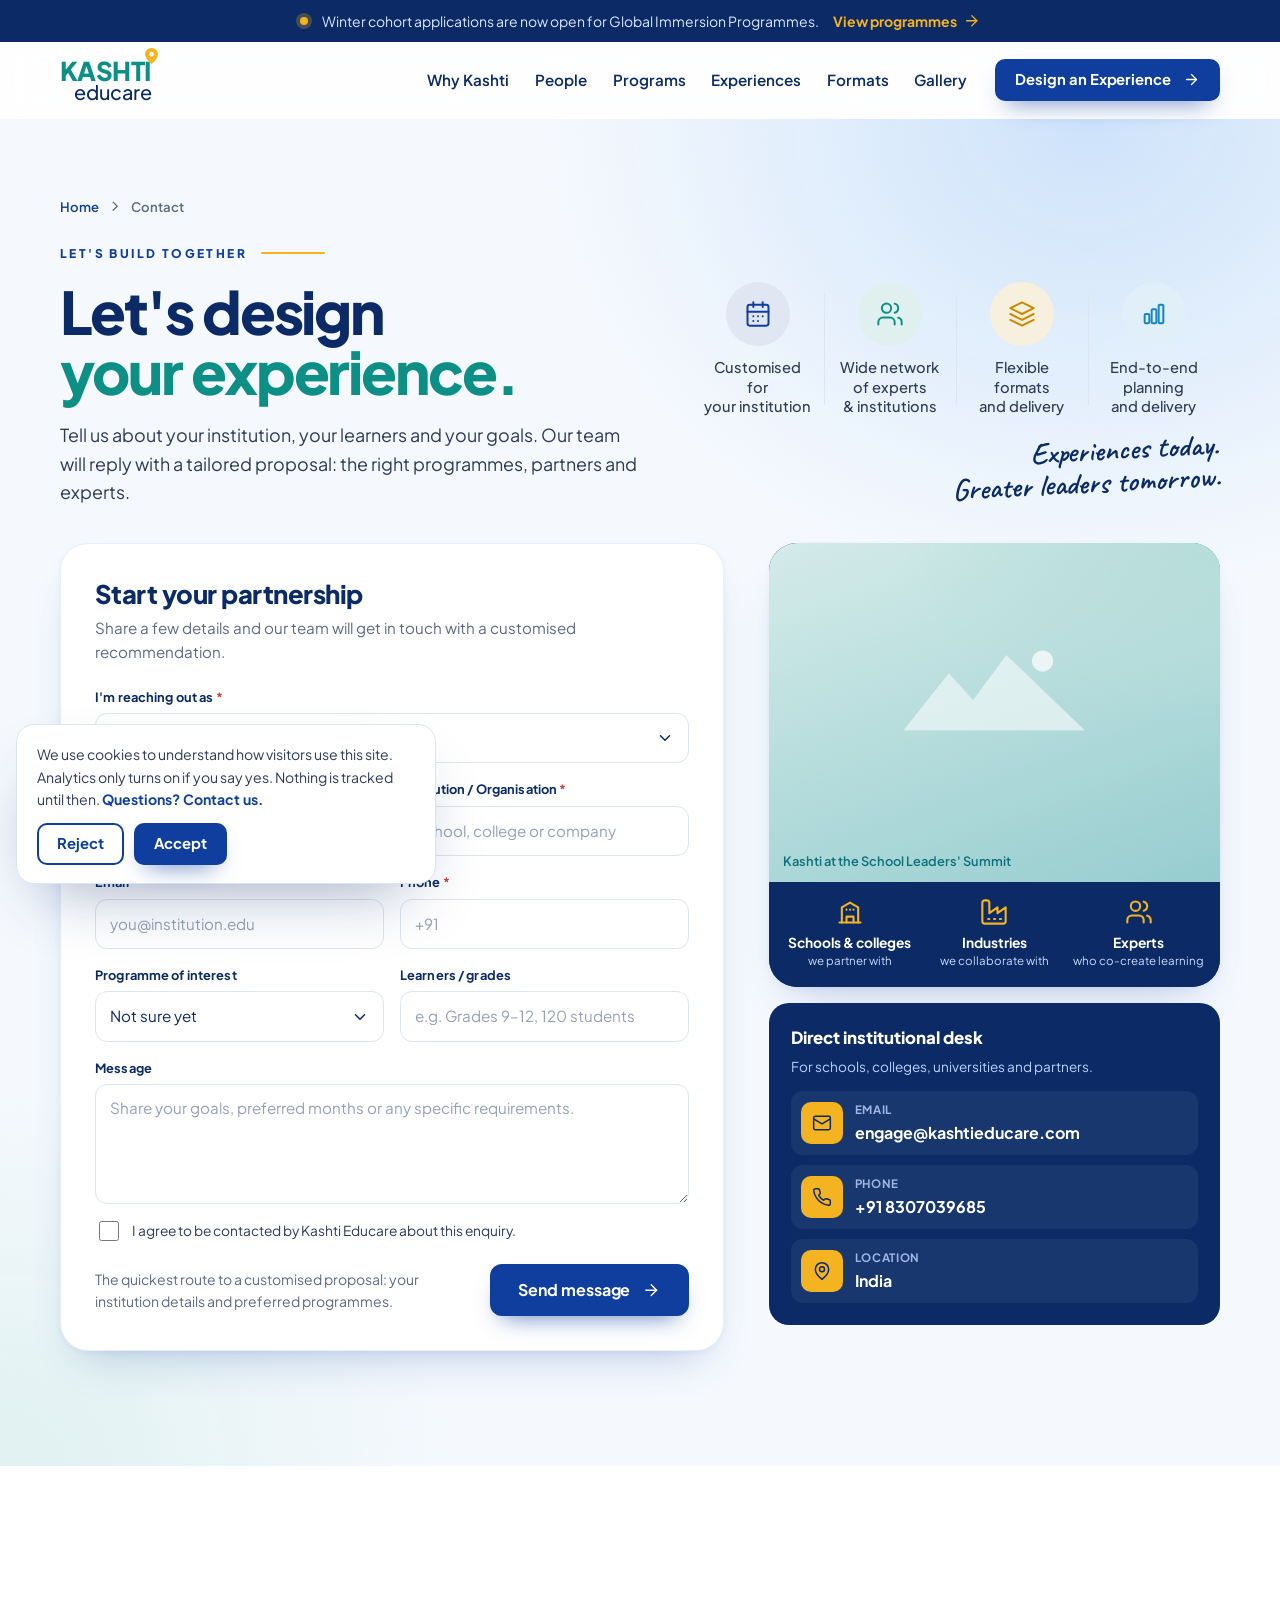
==== contact.html @ a11a7e0b "Design changes" ====
<!doctype html>
<html lang="en-IN">
<head>
<meta charset="utf-8">
<meta name="viewport" content="width=device-width, initial-scale=1">
<title>Contact | Kashti Educare</title>
<meta name="description" content="Share your institution's details and goals, and Kashti Educare will reply with a customised experiential-learning proposal.">
<meta name="theme-color" content="#0B2A66">
<link rel="canonical" href="https://kashtieducare.com/contact.html">
<meta property="og:type" content="website">
<meta property="og:locale" content="en_IN">
<meta property="og:site_name" content="Kashti Educare">
<meta property="og:title" content="Contact | Kashti Educare">
<meta property="og:description" content="Share your institution's details and goals, and Kashti Educare will reply with a customised experiential-learning proposal.">
<link rel="icon" href="data:image/svg+xml,%3Csvg xmlns='http://www.w3.org/2000/svg' viewBox='0 0 64 64'%3E%3Crect width='64' height='64' rx='14' fill='%230B2A66'/%3E%3Ctext x='32' y='44' text-anchor='middle' font-family='Arial' font-weight='800' font-size='34' fill='%2338D1C2'%3EK%3C/text%3E%3Ccircle cx='47' cy='14' r='6' fill='%23F4B321'/%3E%3C/svg%3E">
<link rel="preconnect" href="https://fonts.googleapis.com">
<link rel="preconnect" href="https://fonts.gstatic.com" crossorigin>
<link href="https://fonts.googleapis.com/css2?family=Caveat:wght@500;600;700&family=Plus+Jakarta+Sans:wght@400;500;600;700;800&display=swap" rel="stylesheet">
<link rel="stylesheet" href="css/styles.css">
<script src="js/data.js" defer></script>
<script src="js/main.js" defer></script>
</head>
<body data-page="contact">
<svg width="0" height="0" style="position:absolute" aria-hidden="true"><defs><symbol id="i-arrow" viewBox="0 0 24 24"><path d="M5 12h14"/><path d="m12 5 7 7-7 7"/></symbol><symbol id="i-arrow-left" viewBox="0 0 24 24"><path d="m12 19-7-7 7-7"/><path d="M19 12H5"/></symbol><symbol id="i-chev-l" viewBox="0 0 24 24"><path d="m15 18-6-6 6-6"/></symbol><symbol id="i-chev-r" viewBox="0 0 24 24"><path d="m9 18 6-6-6-6"/></symbol><symbol id="i-chev-d" viewBox="0 0 24 24"><path d="m6 9 6 6 6-6"/></symbol><symbol id="i-calendar" viewBox="0 0 24 24"><rect x="3" y="4" width="18" height="18" rx="2"/><path d="M16 2v4M8 2v4M3 10h18"/><path d="M8 14h.01M12 14h.01M16 14h.01M8 18h.01M12 18h.01"/></symbol><symbol id="i-users" viewBox="0 0 24 24"><path d="M16 21v-2a4 4 0 0 0-4-4H6a4 4 0 0 0-4 4v2"/><circle cx="9" cy="7" r="4"/><path d="M22 21v-2a4 4 0 0 0-3-3.87"/><path d="M16 3.13a4 4 0 0 1 0 7.75"/></symbol><symbol id="i-gear" viewBox="0 0 24 24"><path d="M12.22 2h-.44a2 2 0 0 0-2 2v.18a2 2 0 0 1-1 1.73l-.43.25a2 2 0 0 1-2 0l-.15-.08a2 2 0 0 0-2.73.73l-.22.38a2 2 0 0 0 .73 2.73l.15.1a2 2 0 0 1 1 1.72v.51a2 2 0 0 1-1 1.74l-.15.09a2 2 0 0 0-.73 2.73l.22.38a2 2 0 0 0 2.73.73l.15-.08a2 2 0 0 1 2 0l.43.25a2 2 0 0 1 1 1.73V20a2 2 0 0 0 2 2h.44a2 2 0 0 0 2-2v-.18a2 2 0 0 1 1-1.73l.43-.25a2 2 0 0 1 2 0l.15.08a2 2 0 0 0 2.73-.73l.22-.39a2 2 0 0 0-.73-2.73l-.15-.08a2 2 0 0 1-1-1.74v-.5a2 2 0 0 1 1-1.74l.15-.09a2 2 0 0 0 .73-2.73l-.22-.38a2 2 0 0 0-2.73-.73l-.15.08a2 2 0 0 1-2 0l-.43-.25a2 2 0 0 1-1-1.73V4a2 2 0 0 0-2-2z"/><circle cx="12" cy="12" r="3"/></symbol><symbol id="i-bars" viewBox="0 0 24 24"><rect x="4" y="12" width="4" height="8" rx="1"/><rect x="10" y="8" width="4" height="12" rx="1"/><rect x="16" y="4" width="4" height="16" rx="1"/></symbol><symbol id="i-cap" viewBox="0 0 24 24"><path d="M22 10 12 5 2 10l10 5 10-5z"/><path d="M6 12v5c3 3 9 3 12 0v-5"/><path d="M22 10v6"/></symbol><symbol id="i-bulb" viewBox="0 0 24 24"><path d="M15 14c.2-1 .7-1.7 1.5-2.5 1-.9 1.5-2.2 1.5-3.5A6 6 0 0 0 6 8c0 1 .2 2.2 1.5 3.5.7.7 1.3 1.5 1.5 2.5"/><path d="M9 18h6M10 22h4"/></symbol><symbol id="i-globe" viewBox="0 0 24 24"><circle cx="12" cy="12" r="10"/><path d="M2 12h20"/><path d="M12 2a15.3 15.3 0 0 1 4 10 15.3 15.3 0 0 1-4 10 15.3 15.3 0 0 1-4-10 15.3 15.3 0 0 1 4-10z"/></symbol><symbol id="i-handshake" viewBox="0 0 24 24"><path d="m11 17 2 2a1 1 0 1 0 3-3"/><path d="m14 14 2.5 2.5a1 1 0 1 0 3-3l-3.88-3.88a3 3 0 0 0-4.24 0l-.88.88a1 1 0 1 1-3-3l2.81-2.81a5.79 5.79 0 0 1 7.06-.87l.47.28a2 2 0 0 0 1.42.25L21 4"/><path d="m21 3 1 11h-2"/><path d="M3 3 2 14l6.5 6.5a1 1 0 1 0 3-3"/><path d="M3 4h8"/></symbol><symbol id="i-school" viewBox="0 0 24 24"><path d="M3 21h18"/><path d="M5 21V8l7-4 7 4v13"/><path d="M9 21v-5h6v5"/><path d="M9 10h.01M12 10h.01M15 10h.01"/></symbol><symbol id="i-factory" viewBox="0 0 24 24"><path d="M2 20a2 2 0 0 0 2 2h16a2 2 0 0 0 2-2V8l-7 5V8l-7 5V4a2 2 0 0 0-2-2H4a2 2 0 0 0-2 2Z"/><path d="M17 18h1M12 18h1M7 18h1"/></symbol><symbol id="i-rocket" viewBox="0 0 24 24"><path d="M4.5 16.5c-1.5 1.26-2 5-2 5s3.74-.5 5-2c.71-.84.7-2.13-.09-2.91a2.18 2.18 0 0 0-2.91-.09z"/><path d="m12 15-3-3a22 22 0 0 1 2-3.95A12.88 12.88 0 0 1 22 2c0 2.72-.78 7.5-6 11a22.35 22.35 0 0 1-4 2z"/><path d="M9 12H4s.55-3.03 2-4c1.62-1.08 5 0 5 0"/><path d="M12 15v5s3.03-.55 4-2c1.08-1.62 0-5 0-5"/></symbol><symbol id="i-mountain" viewBox="0 0 24 24"><path d="m8 3 4 8 5-5 5 15H2L8 3z"/></symbol><symbol id="i-compass" viewBox="0 0 24 24"><circle cx="12" cy="12" r="10"/><path d="m16.24 7.76-2.12 6.36-6.36 2.12 2.12-6.36 6.36-2.12z"/></symbol><symbol id="i-leaf" viewBox="0 0 24 24"><path d="M11 20A7 7 0 0 1 9.8 6.1C15.5 5 17 4.48 19 2c1 2 2 4.18 2 8 0 5.5-4.78 10-10 10Z"/><path d="M2 21c0-3 1.85-5.36 5.08-6C9.5 14.52 12 13 13 12"/></symbol><symbol id="i-flag" viewBox="0 0 24 24"><path d="M4 15s1-1 4-1 5 2 8 2 4-1 4-1V3s-1 1-4 1-5-2-8-2-4 1-4 1z"/><path d="M4 22v-7"/></symbol><symbol id="i-mail" viewBox="0 0 24 24"><rect x="2" y="4" width="20" height="16" rx="2"/><path d="m22 7-10 6L2 7"/></symbol><symbol id="i-phone" viewBox="0 0 24 24"><path d="M22 16.92v3a2 2 0 0 1-2.18 2 19.79 19.79 0 0 1-8.63-3.07 19.5 19.5 0 0 1-6-6 19.79 19.79 0 0 1-3.07-8.67A2 2 0 0 1 4.11 2h3a2 2 0 0 1 2 1.72 12.84 12.84 0 0 0 .7 2.81 2 2 0 0 1-.45 2.11L8.09 9.91a16 16 0 0 0 6 6l1.27-1.27a2 2 0 0 1 2.11-.45 12.84 12.84 0 0 0 2.81.7A2 2 0 0 1 22 16.92z"/></symbol><symbol id="i-pin" viewBox="0 0 24 24"><path d="M20 10c0 6-8 12-8 12s-8-6-8-12a8 8 0 0 1 16 0Z"/><circle cx="12" cy="10" r="3"/></symbol><symbol id="i-download" viewBox="0 0 24 24"><path d="M21 15v4a2 2 0 0 1-2 2H5a2 2 0 0 1-2-2v-4"/><path d="m7 10 5 5 5-5"/><path d="M12 15V3"/></symbol><symbol id="i-file" viewBox="0 0 24 24"><path d="M15 2H6a2 2 0 0 0-2 2v16a2 2 0 0 0 2 2h12a2 2 0 0 0 2-2V7Z"/><path d="M14 2v4a2 2 0 0 0 2 2h4"/><path d="M16 13H8M16 17H8M10 9H8"/></symbol><symbol id="i-megaphone" viewBox="0 0 24 24"><path d="m3 11 18-5v12L3 14v-3z"/><path d="M11.6 16.8a3 3 0 1 1-5.8-1.6"/></symbol><symbol id="i-star" viewBox="0 0 24 24"><path d="m12 2 3.09 6.26L22 9.27l-5 4.87 1.18 6.88L12 17.77l-6.18 3.25L7 14.14 2 9.27l6.91-1.01L12 2z"/></symbol><symbol id="i-award" viewBox="0 0 24 24"><circle cx="12" cy="8" r="6"/><path d="M15.48 12.89 17 22l-5-3-5 3 1.52-9.11"/></symbol><symbol id="i-check" viewBox="0 0 24 24"><path d="M20 6 9 17l-5-5"/></symbol><symbol id="i-x" viewBox="0 0 24 24"><path d="M18 6 6 18M6 6l12 12"/></symbol><symbol id="i-plus" viewBox="0 0 24 24"><path d="M12 5v14M5 12h14"/></symbol><symbol id="i-search" viewBox="0 0 24 24"><circle cx="11" cy="11" r="8"/><path d="m21 21-4.3-4.3"/></symbol><symbol id="i-menu" viewBox="0 0 24 24"><path d="M4 6h16M4 12h16M4 18h16"/></symbol><symbol id="i-plane" viewBox="0 0 24 24"><path d="m22 2-7 20-4-9-9-4Z"/><path d="M22 2 11 13"/></symbol><symbol id="i-clock" viewBox="0 0 24 24"><circle cx="12" cy="12" r="10"/><path d="M12 6v6l4 2"/></symbol><symbol id="i-target" viewBox="0 0 24 24"><circle cx="12" cy="12" r="10"/><circle cx="12" cy="12" r="6"/><circle cx="12" cy="12" r="2"/></symbol><symbol id="i-book" viewBox="0 0 24 24"><path d="M2 3h6a4 4 0 0 1 4 4v14a3 3 0 0 0-3-3H2z"/><path d="M22 3h-6a4 4 0 0 0-4 4v14a3 3 0 0 1 3-3h7z"/></symbol><symbol id="i-eye" viewBox="0 0 24 24"><path d="M2 12s3-7 10-7 10 7 10 7-3 7-10 7-10-7-10-7Z"/><circle cx="12" cy="12" r="3"/></symbol><symbol id="i-wrench" viewBox="0 0 24 24"><path d="M14.7 6.3a1 1 0 0 0 0 1.4l1.6 1.6a1 1 0 0 0 1.4 0l3.77-3.77a6 6 0 0 1-7.94 7.94l-6.91 6.91a2.12 2.12 0 0 1-3-3l6.91-6.91a6 6 0 0 1 7.94-7.94l-3.76 3.76z"/></symbol><symbol id="i-sprout" viewBox="0 0 24 24"><path d="M7 20h10"/><path d="M10 20c5.5-2.5.8-6.4 3-10"/><path d="M9.5 9.4c1.1.8 1.8 2.2 2.3 3.7-2 .4-3.5.4-4.8-.3-1.2-.6-2.3-1.9-3-4.2 2.8-.5 4.4 0 5.5.8z"/><path d="M14.1 6a7 7 0 0 0-1.1 4c1.9-.1 3.3-.6 4.3-1.4 1-1 1.6-2.3 1.7-4.6-2.7.1-4 1-4.9 2z"/></symbol><symbol id="i-layers" viewBox="0 0 24 24"><path d="m12 2 10 5-10 5L2 7l10-5z"/><path d="m2 17 10 5 10-5"/><path d="m2 12 10 5 10-5"/></symbol><symbol id="i-route" viewBox="0 0 24 24"><circle cx="6" cy="19" r="3"/><path d="M9 19h8.5a3.5 3.5 0 0 0 0-7h-11a3.5 3.5 0 0 1 0-7H15"/><circle cx="18" cy="5" r="3"/></symbol><symbol id="i-landmark" viewBox="0 0 24 24"><path d="M3 22h18M6 18v-7M10 18v-7M14 18v-7M18 18v-7"/><path d="m12 2 8 5H4z"/></symbol><symbol id="i-network" viewBox="0 0 24 24"><circle cx="18" cy="5" r="3"/><circle cx="6" cy="12" r="3"/><circle cx="18" cy="19" r="3"/><path d="m8.59 13.51 6.83 3.98M15.41 6.51l-6.82 3.98"/></symbol><symbol id="i-sparkles" viewBox="0 0 24 24"><path d="m12 3-1.9 5.8a2 2 0 0 1-1.3 1.3L3 12l5.8 1.9a2 2 0 0 1 1.3 1.3L12 21l1.9-5.8a2 2 0 0 1 1.3-1.3L21 12l-5.8-1.9a2 2 0 0 1-1.3-1.3Z"/></symbol><symbol id="i-shield" viewBox="0 0 24 24"><path d="M12 22s8-4 8-10V5l-8-3-8 3v7c0 6 8 10 8 10z"/><path d="m9 12 2 2 4-4"/></symbol><symbol id="i-image" viewBox="0 0 24 24"><rect x="3" y="3" width="18" height="18" rx="2"/><circle cx="9" cy="9" r="2"/><path d="m21 15-3.1-3.1a2 2 0 0 0-2.8 0L6 21"/></symbol><symbol id="i-filter" viewBox="0 0 24 24"><path d="M22 3H2l8 9.46V19l4 2v-8.54L22 3z"/></symbol><symbol id="i-briefcase" viewBox="0 0 24 24"><rect x="2" y="7" width="20" height="14" rx="2"/><path d="M16 21V5a2 2 0 0 0-2-2h-4a2 2 0 0 0-2 2v16"/></symbol><symbol id="i-heart" viewBox="0 0 24 24"><path d="M19 14c1.49-1.46 3-3.21 3-5.5A5.5 5.5 0 0 0 16.5 3c-1.76 0-3 .5-4.5 2-1.5-1.5-2.74-2-4.5-2A5.5 5.5 0 0 0 2 8.5c0 2.3 1.5 4.05 3 5.5l7 7Z"/></symbol><symbol id="i-info" viewBox="0 0 24 24"><circle cx="12" cy="12" r="10"/><path d="M12 16v-4M12 8h.01"/></symbol><symbol id="i-play" viewBox="0 0 24 24"><path d="M7 4.5v15l12.5-7.5z"/></symbol><symbol id="i-pause" viewBox="0 0 24 24"><path d="M9 5v14M15 5v14"/></symbol><symbol id="i-link" viewBox="0 0 24 24"><path d="M10 13a5 5 0 0 0 7.54.54l3-3a5 5 0 0 0-7.07-7.07l-1.72 1.71"/><path d="M14 11a5 5 0 0 0-7.54-.54l-3 3a5 5 0 0 0 7.07 7.07l1.71-1.71"/></symbol><symbol id="i-quote" viewBox="0 0 24 24"><path d="M7 7h4v6c0 2.5-1.5 4-4 4M15 7h4v6c0 2.5-1.5 4-4 4"/></symbol><symbol id="i-user-plus" viewBox="0 0 24 24"><path d="M16 21v-2a4 4 0 0 0-4-4H6a4 4 0 0 0-4 4v2"/><circle cx="9" cy="7" r="4"/><path d="M19 8v6M22 11h-6"/></symbol></defs></svg>
<a class="skip-link" href="#main">Skip to content</a>
<div class="announce" role="region" aria-label="Announcement">
  <div class="container"><span class="dot" aria-hidden="true"></span><span>Winter cohort applications are now open for Global Immersion Programmes.</span><a href="programs.html?theme=global#catalogue">View programmes <svg class="icon " aria-hidden="true"><use href="#i-arrow"/></svg></a></div>
</div>
<header class="site-header" id="top">
  <div class="container">
    <a class="brand" href="index.html" aria-label="Kashti Educare home">
  <img class="brand-img" src="https://kashtieducare.com/logo.jpeg" alt="Kashti Educare" width="150" height="56" decoding="async">
  <span class="brand-word" aria-hidden="true"><span class="b-k">KASHTI<svg class="pin" viewBox="0 0 24 30" aria-hidden="true"><path d="M12 0C5.4 0 0 5.2 0 11.7 0 20.5 12 30 12 30s12-9.5 12-18.3C24 5.2 18.6 0 12 0z" fill="currentColor"/><circle cx="12" cy="11.5" r="4.4" fill="#fff"/></svg></span>
  <span class="b-e">educare</span></span>
</a>
    <nav class="nav" aria-label="Main">
      <ul><li><a href="why-kashti.html">Why Kashti</a></li><li><a href="people.html">People</a></li><li><a href="programs.html">Programs</a></li><li><a href="experiences.html">Experiences</a></li><li><a href="formats.html">Formats</a></li><li><a href="gallery.html">Gallery</a></li></ul>
    </nav>
    <a class="btn btn-primary btn-sm header-cta" href="contact.html?intent=design-experience">Design an Experience <svg class="icon " aria-hidden="true"><use href="#i-arrow"/></svg></a>
    <button class="burger" type="button" aria-label="Open menu" aria-expanded="false" aria-controls="mobile-nav"><svg class="icon " aria-hidden="true"><use href="#i-menu"/></svg></button>
  </div>
</header>
<nav class="mobile-nav" id="mobile-nav" aria-label="Mobile">
  <ul>
    <li><a href="index.html">Home <svg class="icon " aria-hidden="true"><use href="#i-chev-r"/></svg></a></li>
    <li><a href="why-kashti.html">Why Kashti <svg class="icon " aria-hidden="true"><use href="#i-chev-r"/></svg></a></li><li><a href="people.html">People <svg class="icon " aria-hidden="true"><use href="#i-chev-r"/></svg></a></li><li><a href="programs.html">Programs <svg class="icon " aria-hidden="true"><use href="#i-chev-r"/></svg></a></li><li><a href="experiences.html">Experiences <svg class="icon " aria-hidden="true"><use href="#i-chev-r"/></svg></a></li><li><a href="formats.html">Formats <svg class="icon " aria-hidden="true"><use href="#i-chev-r"/></svg></a></li><li><a href="gallery.html">Gallery <svg class="icon " aria-hidden="true"><use href="#i-chev-r"/></svg></a></li>
    <li><a href="contact.html" aria-current="page">Contact <svg class="icon " aria-hidden="true"><use href="#i-chev-r"/></svg></a></li>
  </ul>
  <a class="btn btn-primary" href="contact.html?intent=design-experience">Design an Experience <svg class="icon " aria-hidden="true"><use href="#i-arrow"/></svg></a>
</nav>
<main id="main">

<section class="section bg-sky-glow" style="padding-top:clamp(40px,6vw,80px)">
  <div class="container contact-grid">
    <div class="contact-copy">
      <div>
      <nav class="crumbs" aria-label="Breadcrumb"><a href="index.html">Home</a><svg class="icon " aria-hidden="true"><use href="#i-chev-r"/></svg><span aria-current="page">Contact</span></nav>
      <p class="eyebrow">Let's build together</p>
      <h1 class="display"><span class="t1">Let's design</span><span class="t2">your experience.</span></h1>
      <p class="lede" style="margin-top:20px">Tell us about your institution, your learners and your goals. Our team will reply with a tailored proposal: the right programmes, partners and experts.</p>
      </div>
      <div>
      <ul class="feature-row">
        <li><span class="ic" style="--c:#0F3E9E"><svg class="icon " aria-hidden="true"><use href="#i-calendar"/></svg></span><span class="f-label">Customised for<br>your institution</span></li>
        <li><span class="ic" style="--c:#0E8F86"><svg class="icon " aria-hidden="true"><use href="#i-users"/></svg></span><span class="f-label">Wide network of experts<br>&amp; institutions</span></li>
        <li><span class="ic" style="--c:#C98A00"><svg class="icon " aria-hidden="true"><use href="#i-layers"/></svg></span><span class="f-label">Flexible formats<br>and delivery</span></li>
        <li><span class="ic" style="--c:#1584C7"><svg class="icon " aria-hidden="true"><use href="#i-bars"/></svg></span><span class="f-label">End-to-end planning<br>and delivery</span></li>
      </ul>
      <p class="script contact-note">Experiences today.<span>Greater leaders tomorrow.</span></p>
      </div>
    </div>

    <div class="panel form-card">
      <h2 class="h3">Start your partnership</h2>
      <p>Share a few details and our team will get in touch with a customised recommendation.</p>
      <div class="intent-banner" data-intent-banner hidden><svg class="icon " aria-hidden="true"><use href="#i-info"/></svg><span></span></div>
      <form data-contact novalidate>
        <div class="form-grid">
          <label class="field full"><span>I'm reaching out as <span class="req">*</span></span>
            <select class="select" name="role" required>
              <option value="">Select one</option>
              <option>School</option>
              <option>Higher Education Institution</option>
              <option>Industry &amp; Corporate Partner</option>
              <option>Advisor &amp; Institutional Partner</option>
              <option>Other</option>
            </select>
            <span class="err">Choose who you're reaching out as.</span>
          </label>
          <label class="field"><span>Full name <span class="req">*</span></span><input class="input" name="name" required autocomplete="name" placeholder="Your name"><span class="err">Enter your name.</span></label>
          <label class="field"><span>Institution / Organisation <span class="req">*</span></span><input class="input" name="org" required autocomplete="organization" placeholder="School, college or company"><span class="err">Enter your institution or organisation.</span></label>
          <label class="field"><span>Email <span class="req">*</span></span><input class="input" type="email" name="email" required autocomplete="email" placeholder="you@institution.edu"><span class="err">Enter a valid email address.</span></label>
          <label class="field"><span>Phone <span class="req">*</span></span><input class="input" type="tel" name="phone" required autocomplete="tel" placeholder="+91" inputmode="tel"><span class="err">Enter a phone number with at least 10 digits.</span></label>
          <label class="field"><span>Programme of interest</span><select class="select" name="programme" data-prog-select><option value="">Not sure yet</option></select></label>
          <label class="field"><span>Learners / grades</span><input class="input" name="learners" placeholder="e.g. Grades 9–12, 120 students"></label>
          <label class="field full"><span>Message</span><textarea class="textarea" name="message" placeholder="Share your goals, preferred months or any specific requirements."></textarea></label>
          <label class="hp" aria-hidden="true">Website <input name="website" tabindex="-1" autocomplete="off"></label>
          <label class="consent full"><input type="checkbox" name="consent" required> <span>I agree to be contacted by Kashti Educare about this enquiry.</span></label>
          <p class="err full" data-consent-err style="display:none;color:#B3322E;font-size:.8rem;font-weight:600">Tick the box so we can reply to you.</p>
        </div>
        <div class="form-actions" style="margin-top:20px">
          <p class="small">The quickest route to a customised proposal: your institution details and preferred programmes.</p>
          <button class="btn btn-primary" type="submit">Send message <svg class="icon " aria-hidden="true"><use href="#i-arrow"/></svg></button>
        </div>
        <div class="form-status" role="status" data-form-status></div>
      </form>
    </div>

    <div class="contact-side">
      <div class="side-photo">
        <div class="ph ph-fit " data-label="Kashti at the School Leaders' Summit" style="--c:#0E8F86;"><img class="ph-fill" src="https://kashtieducare.com/images/gallery/school-leaders-summit.jpeg" alt="" aria-hidden="true" fetchpriority="high" decoding="async"><img class="ph-img" src="https://kashtieducare.com/images/gallery/school-leaders-summit.jpeg" alt="Kashti at the School Leaders' Summit" fetchpriority="high" decoding="async"></div>
        <div class="side-band">
          <div><svg class="icon " aria-hidden="true"><use href="#i-school"/></svg><b>Schools &amp; colleges</b><span>we partner with</span></div>
          <div><svg class="icon " aria-hidden="true"><use href="#i-factory"/></svg><b>Industries</b><span>we collaborate with</span></div>
          <div><svg class="icon " aria-hidden="true"><use href="#i-users"/></svg><b>Experts</b><span>who co-create learning</span></div>
        </div>
      </div>
      <div class="desk">
        <h3>Direct institutional desk</h3>
        <p>For schools, colleges, universities and partners.</p>
        <ul>
          <li><a href="mailto:engage@kashtieducare.com"><span class="d-i"><svg class="icon " aria-hidden="true"><use href="#i-mail"/></svg></span><span><small>Email</small><b>engage@kashtieducare.com</b></span></a></li>
          <li><a href="tel:+918307039685"><span class="d-i"><svg class="icon " aria-hidden="true"><use href="#i-phone"/></svg></span><span><small>Phone</small><b>+91 8307039685</b></span></a></li>
          <li><div><span class="d-i"><svg class="icon " aria-hidden="true"><use href="#i-pin"/></svg></span><span><small>Location</small><b>India</b></span></div></li>
        </ul>
      </div>
    </div>
  </div>
</section>

<section class="section bg-white">
  <div class="container">
    <div class="section-head">
      <p class="eyebrow">Before you write</p>
      <h2 class="h2"><span class="t1">Frequently asked</span><span class="t2">questions.</span></h2>
    </div>
    <div class="faq" data-render="faq"></div>
  </div>
</section>

</main>
<footer class="site-footer">
  <div class="container">
    <div class="footer-main">
      <div class="f-brand">
        <a class="brand on-dark" href="index.html" aria-label="Kashti Educare home">
  <img class="brand-img" src="https://kashtieducare.com/logo.jpeg" alt="Kashti Educare" width="150" height="56" decoding="async">
  <span class="brand-word" aria-hidden="true"><span class="b-k">KASHTI<svg class="pin" viewBox="0 0 24 30" aria-hidden="true"><path d="M12 0C5.4 0 0 5.2 0 11.7 0 20.5 12 30 12 30s12-9.5 12-18.3C24 5.2 18.6 0 12 0z" fill="currentColor"/><circle cx="12" cy="11.5" r="4.4" fill="#fff"/></svg></span>
  <span class="b-e">educare</span></span>
</a>
        <p>Preparing learners for the world beyond the classroom: real world, real learning, real impact.</p>
        <div class="f-frame"><span>Framework</span>See → Build → Become<br>Orient → Immerse → Build → Transform</div>
      </div>
      <div>
        <h4>Explore</h4>
        <ul><li><a href="why-kashti.html">Why Kashti</a></li><li><a href="people.html">People</a></li><li><a href="programs.html">Programs</a></li><li><a href="experiences.html">Experiences</a></li><li><a href="formats.html">Formats</a></li><li><a href="gallery.html">Gallery</a></li><li><a href="institutions.html">Institutions</a></li><li><a href="partners.html">Partners</a></li></ul>
      </div>
      <div>
        <h4>Programmes</h4>
        <ul>
          <li><a href="programs.html#theme-stem">Future &amp; STEM Exploration</a></li>
          <li><a href="programs.html#theme-lead">Leadership, Discipline &amp; Character</a></li>
          <li><a href="programs.html#theme-adv">Adventure &amp; Experiential Learning</a></li>
          <li><a href="programs.html#theme-career">Career &amp; Industry Exposure</a></li>
          <li><a href="programs.html#theme-uni">University &amp; Future Pathways</a></li>
          <li><a href="programs.html#theme-culture">Culture, Wellness &amp; Social Development</a></li>
          <li><a href="programs.html#theme-global">Global &amp; International Immersion</a></li>
          <li><a href="programs.html#theme-ent">Entrepreneurship &amp; Innovation</a></li>
        </ul>
      </div>
      <div>
        <h4>For institutions</h4>
        <ul>
          <li><a href="contact.html?intent=design-experience">Design an Experience</a></li>
          <li><a href="contact.html?intent=institutional-partner">Become a Partner</a></li>
          <li><a href="programs.html?audience=school#catalogue">School Programs</a></li>
          <li><a href="programs.html?audience=he#catalogue">Higher Education Programs</a></li>
          <li><a href="index.html#notices">Notice board &amp; downloads</a></li>
          <li><a href="programs.html#faq">FAQs</a></li>
        </ul>
      </div>
      <div class="f-contact-col">
        <h4>Get in touch</h4>
        <ul class="f-contact">
          <li><svg class="icon " aria-hidden="true"><use href="#i-mail"/></svg><a href="mailto:engage@kashtieducare.com">engage@kashtieducare.com</a></li>
          <li><svg class="icon " aria-hidden="true"><use href="#i-phone"/></svg><a href="tel:+918307039685">+91 8307039685</a></li>
          <li><svg class="icon " aria-hidden="true"><use href="#i-pin"/></svg><span>India</span></li>
        </ul>
        <div class="f-contact"><a class="btn btn-saffron btn-sm" href="contact.html">Contact form <svg class="icon " aria-hidden="true"><use href="#i-arrow"/></svg></a></div>
      </div>
    </div>
    <div class="footer-partners">
      <h4>Institutions we've<br>worked with</h4>
      <div class="f-logos" data-render="footer-logos"></div>
    </div>
    <div class="footer-bottom">
      <span>© 2026 Kashti Educare. All rights reserved.</span>
      <span><button type="button" data-cookie-open>Cookie preferences</button></span>
    </div>
  </div>
</footer>
<div class="cookie" role="dialog" aria-live="polite" aria-label="Cookie preferences">
  <p>We use cookies to understand how visitors use this site. Analytics only turns on if you say yes. Nothing is tracked until then. <a href="contact.html">Questions? Contact us.</a></p>
  <div class="btn-row"><button class="btn btn-outline btn-sm" type="button" data-consent="reject">Reject</button><button class="btn btn-primary btn-sm" type="button" data-consent="accept">Accept</button></div>
</div>
</body>
</html>
---- css/styles.css ----
/* =====================================================================
   KASHTI EDUCARE · styles.css
   Palette: navy ink · teal · saffron on a sky-white wash
   Type: Plus Jakarta Sans (everything) + Caveat (handwritten notes)
   ===================================================================== */

:root {
  --ink: #0B2A66;
  --ink-2: #1B3B7E;
  --blue: #0F3E9E;
  --blue-700: #0B3185;
  --teal: #0E8F86;
  --teal-700: #0A7068;
  --saffron: #F4B321;
  --saffron-700: #C98A00;
  --saffron-soft: #FFF4D9;
  --sky: #EAF3FC;
  --sky-2: #F5F9FE;
  --paper: #FFFFFF;
  --text: #2E3B55;
  --muted: #5D6A82;
  --line: #DCE5F1;
  --line-2: #E9EFF7;
  --night: #0A1C48;
  --night-2: #0E2560;

  --f-sans: "Plus Jakarta Sans", ui-sans-serif, system-ui, -apple-system, "Segoe UI", Roboto, sans-serif;
  --f-script: "Caveat", "Segoe Script", cursive;

  --r-xl: 28px;
  --r-lg: 20px;
  --r-md: 14px;
  --r-sm: 10px;
  --r-pill: 999px;

  --sh-1: 0 1px 2px rgba(15, 62, 158, .06), 0 6px 18px -10px rgba(15, 62, 158, .18);
  --sh-2: 0 2px 6px rgba(15, 62, 158, .05), 0 24px 48px -24px rgba(15, 62, 158, .30);
  --sh-3: 0 30px 70px -30px rgba(11, 42, 102, .45);

  --container: 1240px;
  --gutter: clamp(16px, 4vw, 40px);
  --section-y: clamp(64px, 9vw, 120px);
  --header-h: 76px;
}

/* ---------- Reset ---------- */
*, *::before, *::after { box-sizing: border-box; }
html { -webkit-text-size-adjust: 100%; scroll-behavior: smooth; scroll-padding-top: calc(var(--header-h) + 16px); }
body {
  margin: 0;
  font-family: var(--f-sans);
  font-size: 16px;
  line-height: 1.6;
  color: var(--text);
  background: var(--sky-2);
  -webkit-font-smoothing: antialiased;
  text-rendering: optimizeLegibility;
  overflow-x: hidden;
}
img, svg { display: block; max-width: 100%; }
img { height: auto; }
a { color: inherit; text-decoration: none; }
button, input, select, textarea { font: inherit; color: inherit; }
button { cursor: pointer; background: none; border: 0; padding: 0; }
h1, h2, h3, h4, p, ul, ol, figure, blockquote { margin: 0; }
ul, ol { padding: 0; list-style: none; }
:focus-visible { outline: 3px solid var(--saffron); outline-offset: 3px; border-radius: 6px; }
[hidden] { display: none !important; }
.sr-only { position: absolute !important; width: 1px; height: 1px; padding: 0; margin: -1px; overflow: hidden; clip: rect(0 0 0 0); white-space: nowrap; border: 0; }
.skip-link { position: absolute; left: 16px; top: -60px; z-index: 200; background: var(--ink); color: #fff; padding: 10px 16px; border-radius: var(--r-sm); font-weight: 700; }
.skip-link:focus { top: 12px; }

.icon { width: 1.25em; height: 1.25em; flex: none; stroke: currentColor; fill: none; stroke-width: 1.8; stroke-linecap: round; stroke-linejoin: round; }

.container { width: 100%; max-width: var(--container); margin-inline: auto; padding-inline: var(--gutter); }

/* ---------- Type ---------- */
.display, .h2 {
  font-weight: 800;
  color: var(--ink);
  letter-spacing: -0.035em;
  line-height: 1.02;
}
.display { font-size: clamp(2.4rem, 4.6vw, 4.1rem); }
.h2 { font-size: clamp(2rem, 3.8vw, 3.25rem); letter-spacing: -0.03em; line-height: 1.05; }
.display .t2, .h2 .t2 { color: var(--teal); display: block; }
.display .t1, .h2 .t1 { display: block; }
.h3 { font-size: 1.25rem; font-weight: 750; color: var(--ink); letter-spacing: -0.015em; line-height: 1.25; }
.lede { font-size: clamp(1.05rem, 1.4vw, 1.2rem); line-height: 1.6; color: var(--text); max-width: 60ch; }
.muted { color: var(--muted); }
.small { font-size: .875rem; }

.eyebrow {
  display: inline-flex; align-items: center; gap: 14px;
  font-size: .75rem; font-weight: 800; letter-spacing: .2em; text-transform: uppercase;
  color: var(--blue);
  margin-bottom: 18px;
}
.eyebrow::after { content: ""; width: 64px; height: 2px; background: var(--saffron); border-radius: 2px; }
.eyebrow.on-dark { color: #9FC2FF; }

.script {
  font-family: var(--f-script);
  font-weight: 600;
  color: var(--ink);
  line-height: 1.05;
  letter-spacing: 0;
}
.script-underline { position: relative; display: inline-block; }
.script-underline::after {
  content: ""; position: absolute; left: 10%; right: -4%; bottom: -10px; height: 10px;
  background: url("data:image/svg+xml,%3Csvg xmlns='http://www.w3.org/2000/svg' viewBox='0 0 200 12' preserveAspectRatio='none'%3E%3Cpath d='M2 9C50 3 120 2 198 5' stroke='%23F4B321' stroke-width='4' fill='none' stroke-linecap='round'/%3E%3C/svg%3E") no-repeat center / 100% 100%;
}

/* ---------- Buttons ---------- */
.btn {
  --bg: var(--blue); --fg: #fff; --bd: var(--blue);
  display: inline-flex; align-items: center; justify-content: center; gap: 12px;
  min-height: 52px; padding: 0 26px;
  border-radius: 12px; border: 2px solid var(--bd);
  background: var(--bg); color: var(--fg);
  font-weight: 700; font-size: 1rem; letter-spacing: -0.005em;
  transition: background-color .2s, border-color .2s, color .2s, transform .2s, box-shadow .2s;
  white-space: nowrap;
}
.btn .icon { width: 1.15em; height: 1.15em; transition: transform .2s; }
.btn:hover .icon { transform: translateX(3px); }
.btn:hover { --bg: var(--blue-700); --bd: var(--blue-700); }
.btn-primary { box-shadow: 0 12px 24px -12px rgba(15, 62, 158, .7); }
.btn-outline { --bg: #fff; --fg: var(--blue); --bd: var(--blue); }
.btn-outline:hover { --bg: var(--sky); --fg: var(--blue-700); --bd: var(--blue-700); }
.btn-saffron { --bg: var(--saffron); --fg: var(--ink); --bd: var(--saffron); box-shadow: 0 12px 24px -14px rgba(201, 138, 0, .9); }
.btn-saffron:hover { --bg: #E9A510; --bd: #E9A510; --fg: var(--ink); }
.btn-white { --bg: #fff; --fg: var(--ink); --bd: #fff; }
.btn-white:hover { --bg: var(--sky); --bd: var(--sky); --fg: var(--ink); }
.btn-ghost-light { --bg: transparent; --fg: #fff; --bd: rgba(255,255,255,.5); }
.btn-ghost-light:hover { --bg: rgba(255,255,255,.1); --bd: #fff; --fg: #fff; }
.btn-sm { min-height: 42px; padding: 0 18px; font-size: .925rem; border-radius: 10px; }
.btn-row { display: flex; flex-wrap: wrap; gap: 14px; }

.link-arrow { display: inline-flex; align-items: center; gap: 8px; font-weight: 700; color: var(--blue); }
.link-arrow .icon { transition: transform .2s; }
.link-arrow:hover .icon { transform: translateX(3px); }
.link-arrow:hover { color: var(--blue-700); text-decoration: underline; text-underline-offset: 4px; }

.round-arrow {
  display: inline-grid; place-items: center; width: 44px; height: 44px; border-radius: 50%;
  background: #fff; color: var(--blue); box-shadow: var(--sh-1); border: 1px solid var(--line);
  transition: background-color .2s, color .2s;
}
.round-arrow:hover { background: var(--blue); color: #fff; }
.round-arrow:disabled { opacity: .4; cursor: default; }

/* ---------- Icon circles ---------- */
.ic {
  --c: var(--blue);
  display: inline-grid; place-items: center; flex: none;
  width: 64px; height: 64px; border-radius: 50%;
  color: var(--c);
  background: color-mix(in srgb, var(--c) 13%, #fff);
}
.ic .icon { width: 28px; height: 28px; stroke-width: 1.7; }
.ic-sm { width: 46px; height: 46px; }
.ic-sm .icon { width: 22px; height: 22px; }
.ic-solid { background: var(--c); color: #fff; }

/* Mockup-style feature row: icons with labels separated by hairlines */
.feature-row { display: grid; grid-template-columns: repeat(4, 1fr); margin-top: 34px; }
.feature-row > li { display: flex; flex-direction: column; align-items: center; text-align: center; gap: 12px; padding: 0 12px; position: relative; }
.feature-row > li + li::before { content: ""; position: absolute; left: 0; top: 12px; bottom: 12px; width: 1px; background: var(--line); }
.feature-row .f-label { font-size: .92rem; line-height: 1.35; color: var(--text); font-weight: 500; }
.feature-row .f-label b { display: block; color: var(--ink); font-weight: 700; }
.feature-row.cols-3 { grid-template-columns: repeat(3, 1fr); }

/* ---------- Announcement + header ---------- */
.announce {
  background: var(--ink); color: #DCE8FF; font-size: .875rem;
}
.announce .container { display: flex; align-items: center; justify-content: center; gap: 14px; min-height: 42px; text-align: center; flex-wrap: wrap; padding-block: 8px; }
.announce .dot { width: 8px; height: 8px; border-radius: 50%; background: var(--saffron); box-shadow: 0 0 0 4px rgba(244, 179, 33, .25); flex: none; }
.announce a { color: var(--saffron); font-weight: 700; display: inline-flex; align-items: center; gap: 6px; }
.announce a:hover { text-decoration: underline; text-underline-offset: 3px; }

.site-header {
  position: sticky; top: 0; z-index: 90;
  background: rgba(255, 255, 255, .86);
  backdrop-filter: saturate(1.4) blur(14px);
  -webkit-backdrop-filter: saturate(1.4) blur(14px);
  border-bottom: 1px solid transparent;
  transition: border-color .2s, box-shadow .2s;
}
.site-header.is-stuck { border-bottom-color: var(--line); box-shadow: 0 10px 30px -24px rgba(11, 42, 102, .5); }
.site-header .container { display: flex; align-items: center; gap: 28px; height: var(--header-h); }

.brand { display: inline-flex; align-items: center; flex: none; }
.brand-img { display: block; height: 54px; width: auto; max-width: 190px; object-fit: contain; }
.brand-word { display: none; flex-direction: column; line-height: .9; }
.brand.ph--missing .brand-img { display: none; }
.brand.ph--missing .brand-word { display: inline-flex; }
.brand.on-dark .brand-img { background: #fff; padding: 6px 12px; border-radius: 12px; height: 62px; box-sizing: border-box; }
.cov-top .brand .brand-img { height: 40px; }
.brand .b-k { font-weight: 800; font-size: 1.62rem; letter-spacing: -0.02em; color: var(--teal); position: relative; padding-right: 2px; }
.brand .b-k .pin { position: absolute; right: -5px; top: -11px; width: 13px; height: 16px; color: var(--saffron); }
.brand .b-e { font-weight: 500; font-size: 1.24rem; letter-spacing: -0.01em; color: var(--ink); margin-top: 1px; padding-left: 14px; }
.brand.on-dark .b-k { color: #fff; }
.brand.on-dark .b-e { color: #DCE8FF; }

.nav { margin-left: auto; }
.nav ul { display: flex; align-items: center; gap: clamp(14px, 2vw, 30px); }
.nav a { position: relative; font-weight: 600; font-size: .95rem; color: var(--ink); padding: 8px 0; }
.nav a::after { content: ""; position: absolute; left: 0; right: 0; bottom: 0; height: 2px; border-radius: 2px; background: var(--blue); transform: scaleX(0); transform-origin: left; transition: transform .25s; }
.nav a:hover::after, .nav a[aria-current="page"]::after { transform: scaleX(1); }
.nav a[aria-current="page"] { color: var(--blue); }
.header-cta { flex: none; }
.burger { display: none; width: 46px; height: 46px; border-radius: 12px; border: 1px solid var(--line); background: #fff; color: var(--ink); place-items: center; margin-left: auto; }
.burger .icon { width: 24px; height: 24px; }

.mobile-nav { display: none; }

@media (max-width: 640px) { .announce { font-size: .8rem; } .announce .dot { display: none; } .announce .container { gap: 4px 10px; } }
@media (max-width: 1100px) {
  .nav, .header-cta { display: none; }
  .burger { display: inline-grid; }
  .mobile-nav {
    display: block; position: fixed; inset: calc(var(--header-h)) 0 auto 0; z-index: 89;
    background: #fff; border-bottom: 1px solid var(--line); box-shadow: var(--sh-3);
    transform: translateY(-12px); opacity: 0; visibility: hidden; transition: opacity .2s, transform .2s, visibility .2s;
    max-height: calc(100dvh - var(--header-h)); overflow-y: auto;
  }
  .mobile-nav.open { transform: none; opacity: 1; visibility: visible; }
  .mobile-nav ul { padding: 12px var(--gutter) 8px; }
  .mobile-nav li a { display: flex; justify-content: space-between; align-items: center; padding: 14px 0; border-bottom: 1px solid var(--line-2); font-weight: 700; color: var(--ink); font-size: 1.05rem; }
  .mobile-nav li a[aria-current="page"] { color: var(--blue); }
  .mobile-nav .btn { margin: 14px var(--gutter) 22px; width: calc(100% - 2 * var(--gutter)); }
}

/* ---------- Sections ---------- */
.section { padding-block: var(--section-y); position: relative; }
.section-tight { padding-block: clamp(48px, 6vw, 80px); }
.bg-white { background: var(--paper); }
.bg-wash { background: linear-gradient(180deg, var(--sky-2) 0%, var(--sky) 100%); }
.bg-sky-glow {
  background:
    radial-gradient(60% 50% at 85% 0%, rgba(173, 208, 247, .55), transparent 70%),
    radial-gradient(50% 40% at 0% 100%, rgba(203, 233, 228, .5), transparent 70%),
    var(--sky-2);
}
.section-head { display: grid; gap: 18px; margin-bottom: clamp(36px, 5vw, 56px); max-width: 780px; }
.section-head > div > .lede { margin-top: 18px; }
.section-head.center { margin-inline: auto; text-align: center; justify-items: center; }
.section-head.split { max-width: none; grid-template-columns: 1fr auto; align-items: end; gap: 24px 48px; }
.section-head.split > :last-child { justify-self: end; }
@media (max-width: 760px) { .section-head.split { grid-template-columns: minmax(0, 1fr); } .section-head.split > :last-child { justify-self: start; } }

.panel { background: #fff; border-radius: var(--r-xl); box-shadow: var(--sh-2); border: 1px solid var(--line-2); }

/* ---------- Image placeholder (graceful when an image is missing) ---------- */
.ph {
  --c: var(--blue);
  position: relative; overflow: hidden; isolation: isolate;
  background:
    radial-gradient(120% 90% at 100% 0%, color-mix(in srgb, var(--c) 30%, #fff) 0%, transparent 60%),
    linear-gradient(160deg, color-mix(in srgb, var(--c) 18%, #fff), color-mix(in srgb, var(--c) 38%, #EAF3FC));
}
.ph > img { position: absolute; inset: 0; width: 100%; height: 100%; object-fit: cover; z-index: 1; }
/* fit mode: the whole photo is visible; a blurred copy fills any spare space */
.ph-fit > .ph-fill { object-fit: cover; filter: blur(18px) saturate(1.25); transform: scale(1.18); opacity: .9; z-index: 1; will-change: transform; }
.ph-fit > .ph-img { object-fit: contain; z-index: 2; }
.ph::before {
  content: attr(data-label);
  position: absolute; inset: auto 14px 12px 14px; z-index: 0;
  font-size: .8rem; font-weight: 600; line-height: 1.3; color: color-mix(in srgb, var(--c) 70%, #0B2A66);
  opacity: 0; transition: opacity .2s;
}
.ph::after {
  content: ""; position: absolute; z-index: 0; width: 40%; aspect-ratio: 1; left: 50%; top: 42%; translate: -50% -50%;
  background: url("data:image/svg+xml,%3Csvg xmlns='http://www.w3.org/2000/svg' viewBox='0 0 120 60'%3E%3Cpath d='M0 60 30 22l16 18 22-30 52 50z' fill='%23ffffff' fill-opacity='.55'/%3E%3Ccircle cx='92' cy='14' r='7' fill='%23ffffff' fill-opacity='.7'/%3E%3C/svg%3E") no-repeat center / contain;
  opacity: 0;
}
.ph.ph--missing > img { opacity: 0; position: absolute; inset: 0; }
.ph.ph--missing::before, .ph.ph--missing::after { opacity: 1; }

/* =====================================================================
   HERO (home)
   ===================================================================== */
.hero {
  position: relative; overflow: hidden;
  padding-block: clamp(40px, 6vw, 72px) clamp(56px, 7vw, 88px);
  background:
    radial-gradient(55% 60% at 88% 18%, rgba(176, 212, 250, .75), transparent 68%),
    radial-gradient(40% 40% at 60% 100%, rgba(207, 236, 231, .7), transparent 70%),
    linear-gradient(180deg, #fff 0%, var(--sky-2) 100%);
}
.hero-grid { display: grid; grid-template-columns: minmax(0, 1.08fr) minmax(0, 1fr); gap: clamp(32px, 4vw, 64px); align-items: center; }
.hero .lede { margin-top: 24px; }
.hero .btn-row { margin-top: 34px; }
.hero-proof { display: flex; flex-wrap: wrap; gap: 10px 28px; margin-top: 40px; padding-top: 26px; border-top: 1px dashed var(--line); }
.hero-proof li { display: inline-flex; align-items: center; gap: 10px; font-size: .9rem; font-weight: 600; color: var(--ink); }
.hero-proof .icon { width: 22px; height: 22px; color: var(--blue); }
.hero-swoosh { position: absolute; left: -40px; bottom: 26px; width: 220px; color: var(--saffron); opacity: .9; pointer-events: none; }

/* ---------- Desk calendar (flagship) ---------- */
.cal-stage { position: relative; padding-top: 34px; }
.cal-glow {
  position: absolute; inset: -4% -12% 10% -8%; z-index: 0; pointer-events: none;
  background:
    radial-gradient(36% 32% at 18% 26%, rgba(244, 179, 33, .42), transparent 70%),
    radial-gradient(34% 34% at 84% 16%, rgba(21, 132, 199, .40), transparent 70%),
    radial-gradient(40% 36% at 76% 74%, rgba(14, 143, 134, .34), transparent 70%),
    radial-gradient(30% 30% at 14% 80%, rgba(207, 74, 110, .26), transparent 70%),
    radial-gradient(26% 26% at 50% 50%, rgba(101, 68, 204, .18), transparent 70%);
  filter: blur(6px);
}
.cal-plane { position: absolute; right: -6%; top: -7%; width: 120px; color: var(--saffron); z-index: 1; }
.cal-wrap { position: relative; z-index: 1; perspective: 1800px; width: min(100%, 580px); margin-inline: auto; }
.cal-back {
  --bc: var(--blue);
  position: absolute; top: 30px; bottom: 30px; width: 56%;
  border-radius: 18px; background: #fff; border: 1px solid #E3EAF4;
  box-shadow: 0 24px 44px -26px rgba(11, 42, 102, .55);
  overflow: hidden; transition: --bc .3s;
}
.cal-back .cb-band { height: 82px; padding: 30px 16px 0; color: #fff; font-weight: 800; font-size: .95rem; letter-spacing: .06em; background: linear-gradient(135deg, var(--bc), color-mix(in srgb, var(--bc) 62%, #0B2A66)); }
.cal-back .cb-band small { display: block; font-size: .66rem; font-weight: 700; opacity: .85; letter-spacing: .02em; margin-top: 2px; }
.cal-back .cb-grid { padding: 12px 14px; display: grid; grid-template-columns: repeat(7, 1fr); gap: 5px; font-size: .6rem; color: #8A94A8; text-align: center; }
.cal-back .cb-grid span.on { background: var(--bc); color: #fff; border-radius: 4px; font-weight: 800; }
.cal-back::before { content: ""; position: absolute; left: 10px; right: 10px; top: 8px; height: 14px; z-index: 2; background: radial-gradient(circle at 50% 50%, rgba(255,255,255,.95) 0 2.4px, transparent 2.9px) 0 0 / 16px 14px repeat-x; }
.cal-back-1 { right: -17%; transform: rotate(6.5deg); z-index: 1; }
.cal-back-2 { right: -9%; transform: rotate(3.2deg); z-index: 2; }

.cal {
  position: relative; z-index: 3;
  background: #fff;
  border-radius: 22px;
  border: 1px solid #E3EAF4;
  box-shadow: 0 44px 80px -36px rgba(11, 42, 102, .62), 0 2px 0 #E2E8F2;
  padding: 30px 18px 18px;
  transform-origin: 50% 0;
}
.cal-rings { position: absolute; left: 24px; right: 24px; top: -13px; display: flex; justify-content: space-between; z-index: 4; pointer-events: none; }
.cal-rings i { width: 9px; height: 26px; border-radius: 6px; border: 2.5px solid #2B3550; border-bottom-color: transparent; }
.cal-hanger { position: absolute; left: 50%; top: -36px; width: 52px; height: 32px; translate: -50% 0; border: 3px solid #2B3550; border-bottom: 0; border-radius: 30px 30px 0 0; z-index: 4; }
.cal-hanger::after { content: ""; position: absolute; left: 50%; top: -10px; width: 12px; height: 12px; translate: -50% 0; border-radius: 50%; background: #2B3550; }
.cal-stand { position: relative; z-index: 2; height: 16px; margin: -4px 20px 0; border-radius: 0 0 14px 14px; background: linear-gradient(180deg, #D7E1EF, #BACBE2); box-shadow: 0 18px 30px -16px rgba(11, 42, 102, .6); }

.cal-page { min-height: 572px; display: flex; flex-direction: column; transform-origin: 50% 0; backface-visibility: hidden; }
.cal-page.flip-out { animation: flipOut .26s ease-in forwards; }
.cal-page.flip-in { animation: flipIn .34s ease-out; }
@keyframes flipOut { to { transform: rotateX(-88deg); opacity: .2; } }
@keyframes flipIn { from { transform: rotateX(70deg); opacity: .3; } to { transform: none; opacity: 1; } }

/* cover */
.cov-top { display: flex; justify-content: space-between; align-items: flex-end; gap: 12px; padding: 0 6px; }
.cov-top .brand .b-k { font-size: 1.3rem; }
.cov-top .brand .b-e { font-size: 1rem; padding-left: 11px; }
.cov-year { text-align: right; }
.cov-year strong { display: block; font-size: clamp(2.3rem, 4.2vw, 3.3rem); font-weight: 800; letter-spacing: -0.045em; line-height: .95; background: linear-gradient(95deg, #0F3E9E 0%, #1584C7 45%, #0E8F86 100%); -webkit-background-clip: text; background-clip: text; color: transparent; }
.cov-year span { font-size: .7rem; font-weight: 800; letter-spacing: .2em; text-transform: uppercase; color: var(--ink); }
.cov-scene { position: relative; margin-top: 14px; border-radius: 16px; overflow: hidden; flex: 1 1 auto; min-height: 300px; isolation: isolate; }
.cov-scene > .scene { position: absolute; inset: 0; width: 100%; height: 100%; z-index: 0; }
.cov-photo { position: absolute; z-index: 2; width: 39%; margin: 0; background: #fff; padding: 6px 6px 24px; border-radius: 10px; box-shadow: 0 16px 28px -12px rgba(11, 42, 102, .6); }
.cov-photo .ph { aspect-ratio: 4 / 3; border-radius: 6px; }
.cov-photo figcaption { position: absolute; left: 8px; right: 8px; bottom: 4px; font-family: var(--f-script); font-size: 1rem; font-weight: 700; color: var(--ink); text-align: center; line-height: 1.1; }
.cov-photo.p1 { left: 5%; bottom: 7%; transform: rotate(-6deg); }
.cov-photo.p2 { right: 5%; bottom: 11%; transform: rotate(5deg); }
.cov-note { position: absolute; left: 6%; top: 8%; z-index: 3; background: rgba(255,255,255,.92); padding: 2px 14px 6px; border-radius: 10px; font-size: 1.4rem; transform: rotate(-4deg); box-shadow: 0 8px 18px -12px rgba(11,42,102,.5); white-space: nowrap; }
.cov-foot { display: grid; grid-template-columns: repeat(3, 1fr); gap: 8px; margin-top: 14px; }
.cov-foot span { --sc: var(--blue); display: flex; align-items: center; justify-content: center; gap: 8px; padding: 10px 6px; border-radius: 12px; background: color-mix(in srgb, var(--sc) 11%, #fff); color: color-mix(in srgb, var(--sc) 82%, #0B2A66); font-size: .78rem; font-weight: 700; text-align: center; line-height: 1.2; }
.cov-foot b { font-size: 1.3rem; font-weight: 800; letter-spacing: -0.02em; }

/* month page */
.mp-band {
  --tc: var(--blue);
  position: relative; overflow: hidden; isolation: isolate;
  border-radius: 16px; padding: 20px 20px 18px; color: #fff;
  display: grid; grid-template-columns: 1fr auto; align-items: center; gap: 14px;
  background:
    radial-gradient(60% 120% at 100% 0%, rgba(255,255,255,.22), transparent 60%),
    linear-gradient(135deg, var(--tc), color-mix(in srgb, var(--tc) 58%, #0B2A66));
}
.mp-band::before { content: ""; position: absolute; z-index: -1; right: -40px; bottom: -70px; width: 190px; height: 190px; border-radius: 50%; border: 22px solid rgba(255,255,255,.1); }
.mp-band::after { content: ""; position: absolute; z-index: -1; right: 96px; top: -26px; width: 56px; height: 56px; border-radius: 50%; background: rgba(244, 179, 33, .5); }
.mp-month { font-size: clamp(2rem, 3.8vw, 2.8rem); font-weight: 800; letter-spacing: -0.035em; line-height: 1; }
.mp-sub { display: flex; align-items: center; gap: 8px; flex-wrap: wrap; margin-top: 8px; font-size: .78rem; font-weight: 700; }
.mp-sub span { padding: 3px 10px; border-radius: 999px; background: rgba(255,255,255,.2); }
.mp-badge { width: 66px; height: 66px; border-radius: 20px; display: grid; place-items: center; background: rgba(255,255,255,.18); border: 1px solid rgba(255,255,255,.3); }
.mp-badge .icon { width: 32px; height: 32px; stroke-width: 1.6; }
.mp-grid { margin-top: 14px; display: grid; grid-template-columns: repeat(7, 1fr); gap: 4px; text-align: center; font-size: .82rem; font-variant-numeric: tabular-nums; padding: 0 4px; }
.mp-grid .dow { font-weight: 800; font-size: .68rem; color: var(--muted); padding-bottom: 2px; }
.mp-grid .dow:first-child, .mp-grid .sun { color: #C9423E; }
.mp-grid span { padding: 5px 0; border-radius: 8px; color: var(--ink); font-weight: 600; }
.mp-grid span.blank { visibility: hidden; }
.mp-grid span.on { background: var(--tc, var(--blue)); color: #fff; font-weight: 800; box-shadow: 0 6px 12px -6px var(--tc); }
.mp-grid span.today { box-shadow: inset 0 0 0 2px var(--saffron); }
.mp-grid span.on.today { box-shadow: inset 0 0 0 2px var(--saffron), 0 6px 12px -6px var(--tc); }
.mp-legend { display: flex; gap: 14px; justify-content: flex-end; margin-top: 6px; padding: 0 4px; font-size: .7rem; font-weight: 700; color: var(--muted); }
.mp-legend i { display: inline-block; width: 10px; height: 10px; border-radius: 3px; margin-right: 5px; vertical-align: -1px; background: var(--tc); }
.mp-legend i.t { background: transparent; box-shadow: inset 0 0 0 2px var(--saffron); }
.mp-prog { margin-top: auto; padding: 12px; border-radius: 14px; background: color-mix(in srgb, var(--tc, var(--blue)) 8%, #fff); border: 1px solid color-mix(in srgb, var(--tc, var(--blue)) 22%, #fff); display: grid; grid-template-columns: 104px 1fr; gap: 6px 14px; align-items: center; }
.mp-prog .ph { --c: var(--tc); aspect-ratio: 4 / 3; border-radius: 10px; grid-row: span 2; }
.mp-prog strong { font-size: 1.05rem; color: var(--ink); line-height: 1.25; align-self: end; }
.mp-prog p { font-size: .84rem; color: var(--muted); line-height: 1.4; align-self: start; }
.mp-prog .mp-meta { grid-column: 1 / -1; display: flex; justify-content: space-between; align-items: center; gap: 10px; margin-top: 4px; padding-top: 10px; border-top: 1px dashed color-mix(in srgb, var(--tc) 30%, #fff); font-size: .8rem; font-weight: 700; color: var(--ink); }
.mp-prog .mp-meta a { color: var(--blue); display: inline-flex; gap: 6px; align-items: center; white-space: nowrap; }
.mp-prog .mp-meta a:hover { text-decoration: underline; }

/* controls + month strip */
.cal-bar { position: relative; z-index: 2; display: flex; justify-content: space-between; align-items: center; gap: 12px; margin-top: 30px; flex-wrap: wrap; }
.cal-bar .cal-hint { font-family: var(--f-script); font-size: 1.45rem; color: var(--ink); display: inline-flex; align-items: center; gap: 6px; transform: rotate(-2deg); }
.cal-bar .cal-hint svg { width: 34px; height: 26px; color: var(--saffron-700); }
.tour-btn { display: inline-flex; align-items: center; gap: 8px; padding: 8px 14px; border-radius: 999px; background: #fff; border: 1px solid var(--line); font-size: .8rem; font-weight: 700; color: var(--ink); box-shadow: var(--sh-1); }
.tour-btn .icon { width: 15px; height: 15px; }
.tour-btn .tb-dot { width: 8px; height: 8px; border-radius: 50%; background: #45C49A; box-shadow: 0 0 0 3px rgba(69, 196, 154, .25); }
.tour-btn[aria-pressed="false"] .tb-dot { background: #A7B3C6; box-shadow: none; }
.month-strip { position: relative; z-index: 2; display: grid; grid-template-columns: repeat(4, minmax(0, 1fr)); gap: 10px; margin-top: 12px; }
.q { --qc: var(--blue); display: grid; gap: 6px; align-content: start; }
.q-label { display: grid; gap: 1px; padding: 5px 10px 6px; border-radius: 8px; background: var(--qc); color: #fff; font-size: .7rem; font-weight: 800; letter-spacing: .06em; text-transform: uppercase; }
.q-label small { font-weight: 600; opacity: .85; letter-spacing: 0; text-transform: none; font-size: .68rem; }
.q-months { display: grid; grid-template-columns: repeat(3, minmax(0, 1fr)); gap: 6px; }
.q-months button {
  --tc: var(--blue);
  display: flex; flex-direction: column; align-items: center; gap: 4px; padding: 9px 2px 8px;
  border-radius: 12px; color: #fff; line-height: 1.05;
  background: linear-gradient(160deg, var(--tc), color-mix(in srgb, var(--tc) 62%, #0B2A66));
  font-size: .7rem; font-weight: 800; letter-spacing: .04em;
  box-shadow: 0 10px 18px -12px var(--tc);
  transition: transform .2s, box-shadow .2s;
}
.q-months button .icon { width: 18px; height: 18px; }
.q-months button small { font-size: .6rem; font-weight: 600; opacity: .85; letter-spacing: 0; }
.q-months button:hover { transform: translateY(-3px); }
.q-months button[aria-pressed="true"] { transform: translateY(-5px) scale(1.06); box-shadow: 0 0 0 3px #fff, 0 0 0 5px var(--tc), 0 18px 26px -12px var(--tc); }

/* entrance: one orchestrated moment */
@media (prefers-reduced-motion: no-preference) {
  .hero .hero-copy > * { animation: rise .7s cubic-bezier(.2,.7,.2,1) both; }
  .hero .hero-copy > *:nth-child(2) { animation-delay: .06s; }
  .hero .hero-copy > *:nth-child(3) { animation-delay: .12s; }
  .hero .hero-copy > *:nth-child(4) { animation-delay: .18s; }
  .hero .hero-copy > *:nth-child(5) { animation-delay: .24s; }
  .hero .hero-copy > *:nth-child(6) { animation-delay: .3s; }
  .cal-back-1 { animation: fanA .9s .25s cubic-bezier(.2,.7,.2,1) both; }
  .cal-back-2 { animation: fanB .9s .15s cubic-bezier(.2,.7,.2,1) both; }
  .cal { animation: rise .9s .05s cubic-bezier(.2,.7,.2,1) both; }
  .q-months button { animation: rise .5s cubic-bezier(.2,.7,.2,1) both; animation-delay: calc(.5s + var(--i, 0) * 40ms); }
}
@keyframes rise { from { opacity: 0; transform: translateY(18px); } to { opacity: 1; transform: none; } }
@keyframes fanA { from { opacity: 0; transform: rotate(0) translateX(-30%); } to { opacity: 1; transform: rotate(6.5deg); } }
@keyframes fanB { from { opacity: 0; transform: rotate(0) translateX(-20%); } to { opacity: 1; transform: rotate(3.2deg); } }

/* =====================================================================
   NOTICE BOARD
   ===================================================================== */
.board-grid { display: grid; grid-template-columns: 1.05fr 1.2fr 1fr; gap: 22px; align-items: stretch; }
.feature-card { position: relative; border-radius: var(--r-xl); overflow: hidden; color: #fff; display: flex; flex-direction: column; background: linear-gradient(180deg, var(--ink), var(--night)); box-shadow: var(--sh-2); }
.feature-card .ph { position: relative; flex: 1 1 auto; min-height: 230px; --c: #1B3B7E; }
@media (max-width: 1100px) { .feature-card .ph { flex: none; min-height: 0; aspect-ratio: 16 / 9; } }
.feature-card .fc-body { position: relative; z-index: 2; padding: 22px 24px 24px; display: flex; flex-direction: column; flex: 1; }
.feature-card .fc-dots { margin-top: auto; padding-top: 18px; }
.feature-card .fc-kicker { display: inline-block; font-size: .72rem; font-weight: 800; letter-spacing: .14em; text-transform: uppercase; background: var(--saffron); color: var(--ink); padding: 4px 10px; border-radius: 6px; }
.feature-card h3 { font-size: 1.5rem; font-weight: 800; letter-spacing: -0.02em; line-height: 1.15; margin-top: 12px; }
.feature-card p { margin-top: 8px; color: #DCE8FF; font-size: .95rem; line-height: 1.5; }
.fc-dots { display: flex; gap: 8px; margin-top: 18px; }
.fc-dots button { width: 28px; height: 4px; border-radius: 4px; background: rgba(255,255,255,.35); }
.fc-dots button[aria-current="true"] { background: var(--saffron); }

.board { padding: 26px 26px 18px; display: flex; flex-direction: column; }
.board-title { display: flex; align-items: center; justify-content: space-between; gap: 12px; margin-bottom: 8px; }
.board-title h3 { display: flex; align-items: center; gap: 12px; }
.board-list li { border-top: 1px solid var(--line-2); }
.board-list li:first-child { border-top: 0; }
.notice { display: grid; grid-template-columns: 58px 1fr; gap: 16px; padding: 14px 0; align-items: start; }
.notice time { display: grid; place-items: center; text-align: center; border-radius: 12px; background: var(--sky); color: var(--ink); padding: 8px 0; line-height: 1; }
.notice time b { font-size: 1.35rem; font-weight: 800; letter-spacing: -0.02em; }
.notice time span { font-size: .66rem; font-weight: 800; letter-spacing: .1em; text-transform: uppercase; color: var(--blue); margin-top: 4px; }
.notice .n-tag { font-size: .7rem; font-weight: 800; letter-spacing: .08em; text-transform: uppercase; color: var(--teal); }
.notice .n-title { display: block; font-weight: 650; color: var(--ink); line-height: 1.4; margin-top: 2px; }
.notice:hover .n-title { color: var(--blue); text-decoration: underline; text-underline-offset: 3px; }
.notice.is-new time { background: var(--saffron-soft); }

.downloads { background: var(--ink); color: #fff; border-color: transparent; padding: 26px; display: flex; flex-direction: column; position: relative; overflow: hidden; }
.downloads .h3 { color: #fff; display: flex; align-items: center; gap: 12px; }
.downloads .ic { --c: var(--saffron); background: rgba(244, 179, 33, .15); }
.dl-list { margin-top: 12px; }
.dl-list a { display: grid; grid-template-columns: 1fr auto; gap: 12px; align-items: center; padding: 13px 0; border-top: 1px solid rgba(255,255,255,.12); }
.dl-list li:first-child a { border-top: 0; }
.dl-list .dl-t { font-weight: 600; line-height: 1.35; font-size: .95rem; }
.dl-list .dl-m { display: block; font-size: .76rem; color: #9FB6E6; font-weight: 600; margin-top: 2px; }
.dl-list .dl-i { width: 38px; height: 38px; border-radius: 10px; display: grid; place-items: center; background: rgba(255,255,255,.08); color: var(--saffron); transition: background-color .2s; }
.dl-list a:hover .dl-i { background: var(--saffron); color: var(--ink); }
.dl-list a:hover .dl-t { text-decoration: underline; text-underline-offset: 3px; }
.downloads .dl-note { margin-top: auto; padding-top: 16px; font-size: .8rem; color: #9FB6E6; }

@media (max-width: 1100px) { .board-grid { grid-template-columns: repeat(2, minmax(0, 1fr)); } .feature-card { grid-column: 1 / -1; } }
@media (max-width: 720px) { .board-grid { grid-template-columns: minmax(0, 1fr); } }

/* =====================================================================
   PLANNER (3 steps)
   ===================================================================== */
.planner { display: grid; grid-template-columns: minmax(0, 1.25fr) minmax(0, 1fr); overflow: hidden; }
.planner-form { padding: clamp(22px, 3vw, 38px); display: grid; gap: 26px; }
.p-step { display: grid; grid-template-columns: 38px 1fr; gap: 6px 16px; }
.p-step .p-no { width: 38px; height: 38px; border-radius: 50%; display: grid; place-items: center; background: var(--blue); color: #fff; font-weight: 800; grid-row: span 2; }
.p-step h3 { font-size: 1.08rem; font-weight: 800; color: var(--ink); align-self: center; }
.p-step .p-body { grid-column: 2; display: grid; gap: 14px; margin-top: 4px; }
.p-row { display: grid; grid-template-columns: repeat(2, minmax(0, 1fr)); gap: 14px; }

.field { display: grid; gap: 6px; }
.field > span, .field > label, .field-label { font-size: .8rem; font-weight: 700; color: var(--ink); letter-spacing: .01em; }
.field-label .req, .field .req { color: #C9423E; }
.input, .select, .textarea {
  width: 100%; min-height: 48px; padding: 12px 14px;
  border: 1.5px solid var(--line); border-radius: 12px; background: #fff;
  color: var(--ink); font-size: .95rem; transition: border-color .2s, box-shadow .2s;
}
.textarea { min-height: 120px; resize: vertical; line-height: 1.5; }
.select { appearance: none; -webkit-appearance: none; padding-right: 42px; background: #fff url("data:image/svg+xml,%3Csvg xmlns='http://www.w3.org/2000/svg' viewBox='0 0 24 24' fill='none' stroke='%230B2A66' stroke-width='2' stroke-linecap='round' stroke-linejoin='round'%3E%3Cpath d='m6 9 6 6 6-6'/%3E%3C/svg%3E") no-repeat right 14px center / 18px; }
.input::placeholder, .textarea::placeholder { color: #95A1B6; }
.input:hover, .select:hover, .textarea:hover { border-color: #C3D2E6; }
.input:focus, .select:focus, .textarea:focus { outline: none; border-color: var(--blue); box-shadow: 0 0 0 4px rgba(15, 62, 158, .12); }
.field.invalid .input, .field.invalid .select, .field.invalid .textarea { border-color: #C9423E; }
.field .err { font-size: .78rem; color: #B3322E; font-weight: 600; display: none; }
.field.invalid .err { display: block; }

.seg { display: inline-flex; padding: 4px; border-radius: 12px; background: var(--sky); gap: 4px; flex-wrap: wrap; }
.seg button { padding: 9px 16px; border-radius: 9px; font-weight: 700; font-size: .9rem; color: var(--ink-2); transition: background-color .2s, color .2s; }
.seg button[aria-pressed="true"] { background: #fff; color: var(--blue); box-shadow: var(--sh-1); }

.chips { display: flex; flex-wrap: wrap; gap: 8px; }
.chip {
  --c: var(--blue);
  text-align: left;
  display: inline-flex; align-items: center; gap: 8px;
  padding: 8px 14px; border-radius: var(--r-pill); border: 1.5px solid var(--line); background: #fff;
  font-size: .86rem; font-weight: 650; color: var(--ink); transition: border-color .2s, background-color .2s, color .2s;
}
.chip .dot { width: 9px; height: 9px; border-radius: 50%; background: var(--c); }
.chip:hover { border-color: color-mix(in srgb, var(--c) 50%, #fff); }
.chip[aria-pressed="true"] { background: color-mix(in srgb, var(--c) 12%, #fff); border-color: var(--c); color: color-mix(in srgb, var(--c) 75%, #0B2A66); }
.chip[aria-pressed="true"]::after { content: ""; width: 14px; height: 14px; background: currentColor; -webkit-mask: url("data:image/svg+xml,%3Csvg xmlns='http://www.w3.org/2000/svg' viewBox='0 0 24 24' fill='none' stroke='black' stroke-width='3' stroke-linecap='round' stroke-linejoin='round'%3E%3Cpath d='M20 6 9 17l-5-5'/%3E%3C/svg%3E") center / contain no-repeat; mask: url("data:image/svg+xml,%3Csvg xmlns='http://www.w3.org/2000/svg' viewBox='0 0 24 24' fill='none' stroke='black' stroke-width='3' stroke-linecap='round' stroke-linejoin='round'%3E%3Cpath d='M20 6 9 17l-5-5'/%3E%3C/svg%3E") center / contain no-repeat; }
.chip:disabled { opacity: .45; cursor: not-allowed; }

.pace { display: grid; grid-template-columns: repeat(3, 1fr); gap: 10px; }
.pace button { text-align: left; padding: 14px; border-radius: 14px; border: 1.5px solid var(--line); background: #fff; transition: border-color .2s, background-color .2s; }
.pace button b { display: block; color: var(--ink); font-size: .95rem; }
.pace button span { display: block; font-size: .78rem; color: var(--muted); margin-top: 2px; line-height: 1.35; }
.pace button[aria-pressed="true"] { border-color: var(--blue); background: var(--sky-2); box-shadow: 0 0 0 1px var(--blue); }
.toggle { display: inline-flex; align-items: center; gap: 12px; font-size: .9rem; font-weight: 600; color: var(--ink); cursor: pointer; }
.toggle input { appearance: none; -webkit-appearance: none; width: 44px; height: 26px; border-radius: 26px; background: #C9D5E6; position: relative; transition: background-color .2s; flex: none; cursor: pointer; }
.toggle input::after { content: ""; position: absolute; top: 3px; left: 3px; width: 20px; height: 20px; border-radius: 50%; background: #fff; box-shadow: 0 1px 3px rgba(0,0,0,.2); transition: transform .2s; }
.toggle input:checked { background: var(--teal); }
.toggle input:checked::after { transform: translateX(18px); }

.planner-preview { background: linear-gradient(180deg, var(--sky-2), var(--sky)); padding: clamp(18px, 2.4vw, 28px); border-left: 1px solid var(--line-2); display: flex; flex-direction: column; }
.pv-card { background: #fff; border-radius: var(--r-lg); box-shadow: var(--sh-2); overflow: hidden; display: flex; flex-direction: column; flex: 1; }
.pv-head { background: linear-gradient(135deg, var(--ink), var(--blue)); color: #fff; padding: 18px 20px; }
.pv-head .pv-live { display: inline-flex; align-items: center; gap: 8px; font-size: .7rem; font-weight: 800; letter-spacing: .16em; text-transform: uppercase; color: #B9D3FF; }
.pv-head .pv-live i { width: 8px; height: 8px; border-radius: 50%; background: #45D6A6; box-shadow: 0 0 0 4px rgba(69, 214, 166, .2); }
.pv-head h3 { font-size: 1.2rem; font-weight: 800; margin-top: 8px; letter-spacing: -0.01em; line-height: 1.25; }
.pv-head p { font-size: .82rem; color: #C9DBFF; margin-top: 4px; }
.pv-list { padding: 8px 20px; flex: 1 1 0; min-height: 320px; overflow-y: auto; }
.pv-item { display: grid; grid-template-columns: 52px 1fr; gap: 12px; padding: 11px 0; border-bottom: 1px solid var(--line-2); align-items: start; }
.pv-item:last-child { border-bottom: 0; }
.pv-item .pv-m { font-size: .72rem; font-weight: 800; letter-spacing: .06em; text-transform: uppercase; color: var(--blue); line-height: 1.2; padding-top: 3px; }
.pv-item .pv-m small { display: block; color: var(--muted); font-weight: 700; letter-spacing: 0; }
.pv-item strong { display: block; font-size: .93rem; color: var(--ink); line-height: 1.3; }
.pv-item .pv-sub { display: flex; flex-wrap: wrap; gap: 6px 10px; margin-top: 5px; font-size: .74rem; font-weight: 700; }
.pv-item .pv-theme { display: inline-flex; align-items: center; gap: 6px; color: var(--tc); }
.pv-item .pv-theme::before { content: ""; width: 8px; height: 8px; border-radius: 50%; background: var(--tc); }
.pv-item .pv-fmt { color: var(--muted); }
.pv-item .pv-stage { color: var(--teal); }
.pv-empty { padding: 30px 6px; text-align: center; color: var(--muted); font-size: .92rem; }
.pv-foot { padding: 16px 20px 20px; border-top: 1px solid var(--line-2); display: grid; gap: 10px; }
.pv-foot .btn { width: 100%; }
.pv-foot p { font-size: .76rem; color: var(--muted); text-align: center; }
@media (max-width: 960px) { .planner { grid-template-columns: minmax(0, 1fr); } .planner-preview { border-left: 0; border-top: 1px solid var(--line-2); } .pv-list { flex: none; max-height: none; min-height: 0; } }
@media (max-width: 560px) { .p-row, .pace { grid-template-columns: minmax(0, 1fr); } .p-step { grid-template-columns: minmax(0, 1fr); } .p-step .p-no { grid-row: auto; } .p-step .p-body { grid-column: 1; } }

/* =====================================================================
   PATHWAYS (8 themes)
   ===================================================================== */
.tabs { display: inline-flex; gap: 4px; padding: 5px; border-radius: 14px; background: #fff; border: 1px solid var(--line); box-shadow: var(--sh-1); flex-wrap: wrap; }
.tabs button { padding: 10px 18px; border-radius: 10px; font-weight: 700; font-size: .92rem; color: var(--ink-2); transition: background-color .2s, color .2s; }
.tabs button[aria-selected="true"] { background: var(--blue); color: #fff; }

.path-grid { display: grid; grid-template-columns: repeat(4, minmax(0, 1fr)); gap: 18px; }
.path-card {
  --c: var(--blue);
  position: relative; display: flex; flex-direction: column;
  border-radius: var(--r-lg); overflow: hidden;
  background: linear-gradient(180deg, color-mix(in srgb, var(--c) 9%, #fff) 0%, #fff 62%);
  border: 1px solid color-mix(in srgb, var(--c) 16%, #fff);
  box-shadow: var(--sh-1);
  transition: transform .25s, box-shadow .25s;
}
.path-card:hover { transform: translateY(-4px); box-shadow: var(--sh-2); }
.path-card .pc-body { padding: 22px 20px 16px; display: grid; gap: 10px; align-content: start; flex: 1; }
.path-card .ic { --c: inherit; background: var(--c); color: #fff; width: 56px; height: 56px; }
.path-card .ic .icon { width: 26px; height: 26px; }
.path-card .pc-no { position: absolute; top: 18px; right: 18px; font-size: .78rem; font-weight: 800; color: color-mix(in srgb, var(--c) 70%, #0B2A66); opacity: .7; }
.path-card h3 { font-size: 1.12rem; font-weight: 800; letter-spacing: -0.015em; line-height: 1.22; color: color-mix(in srgb, var(--c) 72%, #0B2A66); margin-top: 6px; }
.path-card .pc-tag { font-weight: 700; color: var(--ink); font-size: .9rem; }
.path-card .pc-desc { font-size: .87rem; color: var(--muted); line-height: 1.5; }
.path-card .pc-aud { font-size: .7rem; font-weight: 800; letter-spacing: .08em; text-transform: uppercase; color: var(--muted); }
.path-card .pc-img { position: relative; aspect-ratio: 16 / 10; margin: 0 10px 10px; border-radius: 14px; --c: inherit; }
.path-card .pc-go { z-index: 3; position: absolute; right: 12px; bottom: 12px; z-index: 2; width: 42px; height: 42px; border-radius: 50%; background: #fff; display: grid; place-items: center; color: var(--c); box-shadow: 0 6px 16px -6px rgba(11,42,102,.5); transition: background-color .2s, color .2s; }
.path-card:hover .pc-go { background: var(--c); color: #fff; }
.path-card a.pc-link::after { content: ""; position: absolute; inset: 0; z-index: 3; }
.path-card[hidden] { display: none; }
@media (max-width: 1100px) { .path-grid { grid-template-columns: repeat(2, minmax(0, 1fr)); } }
@media (max-width: 560px) { .path-grid { grid-template-columns: minmax(0, 1fr); } }

.journey-strip { margin-top: 34px; padding: 28px clamp(20px, 3vw, 34px); display: grid; grid-template-columns: minmax(0, 1fr) minmax(0, 2.4fr); gap: 28px; align-items: center; }
.journey-strip .js-intro .btn { margin-top: 18px; }
.journey-strip .h3 { font-size: 1.4rem; font-weight: 800; letter-spacing: -0.02em; }
.journey-strip .js-intro p { font-size: .92rem; color: var(--muted); margin-top: 8px; }
.journey-strip .js-feats { display: grid; grid-template-columns: repeat(4, 1fr); gap: 18px; padding-left: 28px; border-left: 1px solid var(--line); }
.js-feat { display: grid; grid-template-columns: auto 1fr; gap: 10px; align-items: start; }
.js-feat b { display: block; color: var(--ink); font-size: .92rem; line-height: 1.25; }
.js-feat span { display: block; font-size: .78rem; color: var(--muted); line-height: 1.4; margin-top: 4px; }
@media (max-width: 1100px) { .journey-strip { grid-template-columns: minmax(0, 1fr); } .journey-strip .js-feats { padding-left: 0; border-left: 0; grid-template-columns: repeat(2, 1fr); } }
@media (max-width: 560px) { .journey-strip .js-feats { grid-template-columns: minmax(0, 1fr); } }

/* =====================================================================
   HOW WE DELIVER (4 stages)
   ===================================================================== */
.stages { display: grid; grid-template-columns: repeat(4, 1fr); gap: 18px; position: relative; counter-reset: st; }
.stage {
  position: relative; padding: 26px 22px 22px; border-radius: var(--r-lg);
  background: #fff; border: 1px solid var(--line-2); box-shadow: var(--sh-1);
  display: grid; gap: 10px; align-content: start;
}
.stage .st-top { display: flex; justify-content: space-between; align-items: center; }
.stage .st-no { font-size: 2.6rem; font-weight: 800; letter-spacing: -0.04em; line-height: 1; color: var(--sky); -webkit-text-stroke: 1.5px var(--blue); }
.stage h3 { font-size: 1.45rem; font-weight: 800; color: var(--ink); letter-spacing: -0.02em; }
.stage .st-tag { font-size: .74rem; font-weight: 800; letter-spacing: .12em; text-transform: uppercase; color: var(--teal); }
.stage p { font-size: .92rem; color: var(--muted); line-height: 1.55; }
.stage .st-out { margin-top: 6px; padding-top: 12px; border-top: 1px dashed var(--line); font-size: .8rem; color: var(--ink); font-weight: 700; display: flex; gap: 8px; align-items: center; }
.stage .st-out .icon { color: var(--saffron-700); width: 18px; height: 18px; }
.stage:not(:last-child)::after {
  content: ""; position: absolute; right: -14px; top: 50%; width: 10px; height: 10px; z-index: 2;
  border-top: 2.5px solid var(--saffron); border-right: 2.5px solid var(--saffron); transform: translateY(-50%) rotate(45deg);
}
@media (max-width: 1000px) { .stages { grid-template-columns: repeat(2, 1fr); } .stage:nth-child(2)::after { display: none; } }
@media (max-width: 560px) { .stages { grid-template-columns: minmax(0, 1fr); } .stage::after { display: none; } }

/* =====================================================================
   SEE · BUILD · BECOME
   ===================================================================== */
.model { display: grid; grid-template-columns: repeat(3, 1fr); gap: 20px; }
.model-card { --c: var(--blue); position: relative; padding: 30px 26px 26px; border-radius: var(--r-xl); background: #fff; border: 1px solid var(--line-2); box-shadow: var(--sh-1); overflow: hidden; display: grid; gap: 12px; align-content: start; }
.model-card::before { content: ""; position: absolute; left: 0; right: 0; top: 0; height: 6px; background: var(--c); }
.model-card .mc-step { font-size: 3.4rem; font-weight: 800; letter-spacing: -0.05em; line-height: .9; color: color-mix(in srgb, var(--c) 22%, #fff); }
.model-card h3 { font-size: 1.9rem; font-weight: 800; letter-spacing: -0.03em; color: var(--c); line-height: 1; }
.model-card .mc-sub { font-size: .76rem; font-weight: 800; letter-spacing: .14em; text-transform: uppercase; color: var(--ink); }
.model-card p { color: var(--muted); font-size: .95rem; }
.model-card .mc-out { margin-top: 8px; padding: 14px; border-radius: 12px; background: color-mix(in srgb, var(--c) 8%, #fff); font-size: .85rem; color: var(--ink); line-height: 1.45; }
.model-card .mc-out b { display: block; font-size: .7rem; letter-spacing: .12em; text-transform: uppercase; color: var(--c); margin-bottom: 4px; }
.model-join { margin-top: 26px; display: grid; grid-template-columns: auto 1fr; gap: 20px; align-items: center; padding: 22px 26px; border-radius: var(--r-lg); background: var(--ink); color: #DCE8FF; }
.model-join .ic { --c: var(--saffron); background: rgba(244,179,33,.16); }
.model-join p { font-size: .98rem; line-height: 1.55; max-width: 90ch; }
.model-join b { color: #fff; }
@media (max-width: 900px) { .model { grid-template-columns: minmax(0, 1fr); } .model-join { grid-template-columns: minmax(0, 1fr); } }

/* =====================================================================
   LEARNING IN ACTION (collage + stats + expeditions)
   ===================================================================== */
.action-grid { display: grid; grid-template-columns: minmax(0, .9fr) minmax(0, 1.1fr); gap: clamp(28px, 4vw, 60px); align-items: center; }
.stat-row { display: grid; grid-template-columns: repeat(4, 1fr); margin-top: 34px; }
.stat-row li { text-align: center; padding: 0 10px; position: relative; display: grid; justify-items: center; align-content: start; gap: 8px; }
.stat-row li + li::before { content: ""; position: absolute; left: 0; top: 10px; bottom: 10px; width: 1px; background: var(--line); }
.stat-row .num { font-size: clamp(1.6rem, 2.6vw, 2.1rem); font-weight: 800; letter-spacing: -0.03em; color: var(--c, var(--blue)); line-height: 1; font-variant-numeric: tabular-nums; }
.stat-row .lbl { font-size: .8rem; color: var(--text); line-height: 1.35; font-weight: 500; }
@media (max-width: 640px) { .stat-row { grid-template-columns: repeat(2, minmax(0, 1fr)); row-gap: 26px; } .stat-row li:nth-child(3)::before { display: none; } }

.collage { position: relative; display: grid; grid-template-columns: repeat(3, 1fr); gap: 14px; }
.polaroid { position: relative; background: #fff; padding: 8px 8px 0; border-radius: 16px; box-shadow: var(--sh-2); transform: rotate(var(--r, 0deg)); transition: transform .3s; }
.polaroid:hover { transform: rotate(0deg) scale(1.02); z-index: 2; }
.polaroid .ph { aspect-ratio: 4 / 3; border-radius: 10px; }
.polaroid figcaption { display: flex; align-items: center; gap: 8px; padding: 10px 6px 12px; font-size: .78rem; font-weight: 700; color: var(--ink); line-height: 1.25; }
.polaroid figcaption .icon { width: 18px; height: 18px; color: var(--c, var(--blue)); flex: none; }
.collage-note { position: absolute; left: -10px; top: -52px; font-size: 1.6rem; transform: rotate(-6deg); }
@media (max-width: 1000px) { .action-grid { grid-template-columns: minmax(0, 1fr); } .collage-note { position: static; display: block; margin-bottom: 12px; } }
@media (max-width: 560px) { .collage { grid-template-columns: repeat(2, minmax(0, 1fr)); } }

.stories { margin-top: clamp(40px, 5vw, 64px); display: grid; grid-template-columns: minmax(0, .9fr) minmax(0, 2.1fr); gap: 22px; padding: clamp(20px, 3vw, 32px); align-items: stretch; }
.stories-intro { display: flex; flex-direction: column; gap: 14px; }
.stories-intro .h3 { font-size: 1.6rem; font-weight: 800; letter-spacing: -0.02em; line-height: 1.1; }
.stories-intro .bar { width: 48px; height: 3px; background: var(--saffron); border-radius: 3px; }
.stories-intro p { color: var(--muted); font-size: .95rem; }
.stories-intro .ctrl { display: flex; gap: 10px; margin-top: auto; align-items: center; flex-wrap: wrap; }
.exp-track { display: grid; grid-auto-flow: column; grid-auto-columns: minmax(230px, 1fr); gap: 14px; overflow-x: auto; scroll-snap-type: x mandatory; padding-bottom: 6px; scrollbar-width: thin; }
.exp-card { --c: var(--blue); scroll-snap-align: start; position: relative; border-radius: 16px; padding: 20px; background: color-mix(in srgb, var(--c) 7%, #fff); border: 1px solid color-mix(in srgb, var(--c) 18%, #fff); display: grid; gap: 10px; align-content: start; min-height: 220px; }
.exp-card .ic { --c: inherit; background: var(--c); color: #fff; width: 46px; height: 46px; }
.exp-card .ic .icon { width: 22px; height: 22px; }
.exp-card time { font-size: .74rem; font-weight: 800; letter-spacing: .1em; text-transform: uppercase; color: var(--c); }
.exp-card h4 { font-size: 1.05rem; font-weight: 800; color: var(--ink); line-height: 1.25; }
.exp-card p { display: flex; gap: 6px; align-items: flex-start; font-size: .86rem; color: var(--muted); }
.exp-card p .icon { width: 16px; height: 16px; margin-top: 3px; }
.exp-card .link-arrow { margin-top: auto; font-size: .86rem; }
.exp-card .link-arrow::after { content: ""; position: absolute; inset: 0; }
@media (max-width: 900px) { .stories { grid-template-columns: minmax(0, 1fr); } }

.recog { margin-top: 22px; display: grid; grid-template-columns: repeat(3, auto) 1fr; gap: 16px 32px; align-items: center; padding: 18px 26px; border-radius: var(--r-lg); background: var(--saffron-soft); border: 1px solid #F6E0A8; }
.recog li { display: flex; align-items: center; gap: 12px; font-size: .88rem; color: var(--ink); line-height: 1.3; }
.recog li b { display: block; font-weight: 800; }
.recog li .icon { width: 30px; height: 30px; color: var(--saffron-700); stroke-width: 1.6; }
.recog li + li { padding-left: 32px; border-left: 1px solid #EBD196; }
.recog li.rc-cta { justify-self: end; border-left: 0; padding-left: 0; }
@media (max-width: 1000px) { .recog { grid-template-columns: repeat(2, minmax(0, 1fr)); } .recog li + li { border-left: 0; padding-left: 0; } .recog li.rc-cta { justify-self: start; } }
@media (max-width: 560px) { .recog { grid-template-columns: minmax(0, 1fr); } }

.ridge { position: absolute; left: 0; right: 0; bottom: 0; height: 120px; pointer-events: none; color: #D7E6F7; }
.ridge svg { width: 100%; height: 100%; }

/* =====================================================================
   VOICES / IMPACT
   ===================================================================== */
.voices { display: grid; grid-template-columns: minmax(0, 1fr) minmax(0, 1.15fr); gap: clamp(28px, 4vw, 64px); align-items: start; }
.quote-card { position: relative; margin-top: 34px; padding: 30px 30px 28px 30px; border-radius: var(--r-xl); background: linear-gradient(135deg, var(--ink), var(--blue)); color: #fff; overflow: hidden; box-shadow: var(--sh-3); }
.quote-card::after { content: ""; position: absolute; right: -60px; top: -60px; width: 200px; height: 200px; border-radius: 50%; background: radial-gradient(circle, rgba(244,179,33,.35), transparent 70%); }
.quote-card .qm { font-size: 5rem; font-weight: 800; line-height: .6; color: var(--saffron); height: 34px; display: block; }
.quote-card blockquote { font-size: clamp(1.2rem, 1.9vw, 1.5rem); font-weight: 600; line-height: 1.4; letter-spacing: -0.01em; position: relative; z-index: 1; }
.quote-card .q-by { margin-top: 18px; display: flex; flex-direction: column; gap: 2px; position: relative; z-index: 1; }
.quote-card .q-by::before { content: ""; width: 36px; height: 3px; background: var(--saffron); border-radius: 3px; margin-bottom: 10px; }
.quote-card .q-by b { font-size: 1rem; }
.quote-card .q-by span { font-size: .86rem; color: #B9D3FF; }
.outcomes { display: grid; grid-template-columns: repeat(2, 1fr); gap: 14px; }
.outcome { display: grid; grid-template-columns: auto 1fr; gap: 14px; align-items: start; padding: 20px; border-radius: var(--r-lg); background: #fff; border: 1px solid var(--line-2); box-shadow: var(--sh-1); }
.outcome h3 { font-size: 1rem; font-weight: 800; color: var(--ink); line-height: 1.3; }
.outcome p { font-size: .87rem; color: var(--muted); margin-top: 4px; line-height: 1.45; }
.outcome:nth-child(3n+1) .ic { --c: var(--blue); }
.outcome:nth-child(3n+2) .ic { --c: var(--teal); }
.outcome:nth-child(3n+3) .ic { --c: var(--saffron-700); }
@media (max-width: 960px) { .voices { grid-template-columns: minmax(0, 1fr); } }
@media (max-width: 560px) { .outcomes { grid-template-columns: minmax(0, 1fr); } }

/* =====================================================================
   FORMATS RULER
   ===================================================================== */
.ruler { position: relative; padding: 30px clamp(16px, 3vw, 32px) 26px; }
.ruler-track { position: absolute; left: clamp(40px, 6vw, 80px); right: clamp(40px, 6vw, 80px); top: 64px; height: 6px; border-radius: 6px; background: linear-gradient(90deg, var(--teal), var(--blue) 55%, var(--saffron)); }
.ruler ol { position: relative; display: grid; grid-template-columns: repeat(5, 1fr); gap: 14px; }
.ruler li { display: grid; justify-items: center; align-content: start; text-align: center; gap: 2px; }
.ruler .r-dot { width: 26px; height: 26px; border-radius: 50%; background: #fff; border: 5px solid var(--blue); margin-top: 24px; box-shadow: 0 0 0 6px #fff; }
.ruler li:first-child .r-dot { border-color: var(--teal); }
.ruler li:last-child .r-dot { border-color: var(--saffron); }
.ruler .r-dur { font-size: 1.5rem; font-weight: 800; color: var(--ink); letter-spacing: -0.02em; margin-top: 14px; line-height: 1.1; }
.ruler .r-name { font-weight: 700; color: var(--blue); font-size: .95rem; }
.ruler .r-kind { font-size: .82rem; color: var(--muted); }
.ruler .r-ex { font-size: .82rem; color: var(--text); max-width: 26ch; line-height: 1.45; margin-top: 10px; }
@media (max-width: 820px) {
  .ruler-track { left: 44px; right: auto; top: 30px; bottom: 30px; width: 6px; height: auto; background: linear-gradient(180deg, var(--teal), var(--blue) 55%, var(--saffron)); }
  .ruler ol { grid-template-columns: minmax(0, 1fr); gap: 22px; }
  .ruler li { grid-template-columns: 30px 1fr; justify-items: start; text-align: left; column-gap: 22px; row-gap: 2px; padding-left: 15px; }
  .ruler .r-dot { grid-row: span 5; margin-top: 4px; }
  .ruler .r-dur { margin-top: 0; }
}

/* =====================================================================
   NETWORK / COUNCIL / PARTNERS
   ===================================================================== */
.network-grid { display: grid; grid-template-columns: minmax(0, 1fr) minmax(0, 1.1fr); gap: 20px clamp(28px, 4vw, 64px); align-items: start; }
.network-grid .feature-row { margin-top: 26px; }
.network-note { font-size: 1.8rem; transform: rotate(-3deg); text-align: right; margin: 34px 0 14px; }
.council-row { display: grid; grid-template-columns: repeat(5, minmax(0, 1fr)); gap: 12px; }
.council-card { --c: var(--blue); position: relative; display: flex; flex-direction: column; border-radius: var(--r-lg); background: #fff; border: 1px solid var(--line-2); box-shadow: var(--sh-2); overflow: hidden; }
.council-card .cc-top { height: 112px; display: grid; place-items: center; background: linear-gradient(160deg, color-mix(in srgb, var(--c) 16%, #fff), color-mix(in srgb, var(--c) 30%, #fff)); position: relative; }
.council-card .cc-top::after { content: ""; position: absolute; inset: auto 0 0 0; height: 30px; background: url("data:image/svg+xml,%3Csvg xmlns='http://www.w3.org/2000/svg' viewBox='0 0 100 30' preserveAspectRatio='none'%3E%3Cpath d='M0 30V18c18-10 34-10 50-2s32 8 50-4v18z' fill='white'/%3E%3C/svg%3E") no-repeat bottom / 100% 100%; }
.council-card .ic { width: 62px; height: 62px; background: #fff; color: var(--c); box-shadow: 0 8px 18px -10px color-mix(in srgb, var(--c) 80%, #000); }
.council-card .cc-body { padding: 4px 18px 18px; display: flex; flex-direction: column; gap: 6px; flex: 1; }
.council-card h3 { font-size: .98rem; font-weight: 800; color: var(--ink); line-height: 1.25; }
.council-card p { font-size: .85rem; color: var(--muted); line-height: 1.5; }
.council-card .badge { margin-top: auto; align-self: flex-start; }
.council-card p { margin-bottom: 8px; }
.badge { display: inline-flex; align-items: center; padding: 5px 10px; border-radius: 8px; font-size: .72rem; font-weight: 800; background: color-mix(in srgb, var(--c, var(--blue)) 12%, #fff); color: color-mix(in srgb, var(--c, var(--blue)) 75%, #0B2A66); }
@media (max-width: 1100px) { .network-grid { grid-template-columns: minmax(0, 1fr); } .council-row { grid-template-columns: repeat(3, minmax(0, 1fr)); } }
@media (max-width: 640px) { .council-row { grid-template-columns: repeat(2, minmax(0, 1fr)); } }

.partners-panel { margin-top: clamp(36px, 5vw, 56px); padding: clamp(22px, 3vw, 34px); display: grid; grid-template-columns: minmax(0, .8fr) minmax(0, 2.2fr); gap: 28px; align-items: start; }
.partners-panel .pp-intro .h3 { font-size: 1.55rem; font-weight: 800; letter-spacing: -0.02em; }
.partners-panel .pp-intro .bar { display: block; width: 48px; height: 3px; background: var(--saffron); border-radius: 3px; margin: 12px 0; }
.partners-panel .pp-intro p { color: var(--muted); font-size: .95rem; }
.ptabs { display: flex; gap: 26px; border-bottom: 1px solid var(--line); margin-bottom: 18px; overflow-x: auto; }
.ptabs button { padding: 10px 2px 12px; font-weight: 700; color: var(--muted); border-bottom: 2.5px solid transparent; margin-bottom: -1px; white-space: nowrap; font-size: .95rem; }
.ptabs button[aria-selected="true"] { color: var(--blue); border-bottom-color: var(--blue); }
.logo-grid { display: grid; grid-template-columns: repeat(6, minmax(0, 1fr)); gap: 12px; }
.logo-tile { height: 96px; border-radius: 14px; background: #fff; border: 1px solid var(--line-2); box-shadow: var(--sh-1); display: grid; place-items: center; padding: 12px; position: relative; text-align: center; }
.logo-tile img { max-height: 58px; width: auto; max-width: 100%; object-fit: contain; }
.logo-tile .lt-name { font-size: .74rem; font-weight: 800; color: var(--ink); line-height: 1.25; display: none; }
.logo-tile.ph--missing img { display: none; }
.logo-tile.ph--missing .lt-name { display: block; }
.logo-tile[title] { cursor: default; }
@media (max-width: 1100px) { .partners-panel { grid-template-columns: minmax(0, 1fr); } }
@media (max-width: 760px) { .logo-grid { grid-template-columns: repeat(3, minmax(0, 1fr)); } }

.join-band { margin-top: 22px; display: grid; grid-template-columns: auto auto 1fr auto; gap: 24px; align-items: center; padding: 22px 28px; border-radius: var(--r-lg); background: linear-gradient(90deg, #FFF8E6, #FFF1D0); border: 1px solid #F6E0A8; position: relative; overflow: hidden; }
.join-band .ic { --c: var(--saffron-700); background: transparent; width: 56px; height: 56px; }
.join-band .ic .icon { width: 44px; height: 44px; stroke-width: 1.5; }
.join-band h3 { font-size: 1.5rem; font-weight: 800; color: var(--ink); line-height: 1.15; letter-spacing: -0.02em; }
.join-band h3 span { display: block; font-weight: 500; }
.join-band h3 em { font-style: normal; color: var(--saffron-700); font-weight: 800; }
.join-band p { font-size: .9rem; color: var(--text); padding-left: 24px; border-left: 1px solid #EBD196; max-width: 62ch; }
@media (max-width: 1000px) { .join-band { grid-template-columns: auto 1fr; } .join-band p { grid-column: 1 / -1; padding-left: 0; border-left: 0; } .join-band .btn { grid-column: 1 / -1; justify-self: start; } }

/* =====================================================================
   CTA PANEL
   ===================================================================== */
.cta-panel { position: relative; overflow: hidden; border-radius: var(--r-xl); padding: clamp(28px, 5vw, 56px); background: radial-gradient(70% 90% at 100% 0%, rgba(21, 132, 199, .55), transparent 60%), linear-gradient(135deg, var(--night) 0%, var(--ink) 55%, var(--blue) 100%); color: #fff; display: grid; grid-template-columns: minmax(0, 1.3fr) minmax(0, 1fr); gap: 32px; align-items: center; box-shadow: var(--sh-3); }
.cta-panel .h2 { color: #fff; }
.cta-panel .h2 .t2 { color: #7FE0D5; }
.cta-panel p { color: #CFE0FF; margin-top: 16px; max-width: 56ch; }
.cta-panel .btn-row { margin-top: 28px; }
.desk { background: rgba(255,255,255,.08); border: 1px solid rgba(255,255,255,.16); border-radius: var(--r-lg); padding: 22px; backdrop-filter: blur(6px); }
.desk h3 { font-size: 1.05rem; font-weight: 800; }
.desk > p { font-size: .85rem; color: #B9D3FF; margin-top: 4px !important; }
.desk ul { margin-top: 14px; display: grid; gap: 10px; }
.desk li a, .desk li > div { display: grid; grid-template-columns: 42px 1fr; gap: 12px; align-items: center; padding: 10px; border-radius: 12px; background: rgba(255,255,255,.06); }
.desk li a:hover { background: rgba(255,255,255,.12); }
.desk .d-i { width: 42px; height: 42px; border-radius: 10px; display: grid; place-items: center; background: var(--saffron); color: var(--ink); }
.desk small { display: block; font-size: .72rem; color: #9FB6E6; font-weight: 700; letter-spacing: .06em; text-transform: uppercase; }
.desk b { font-weight: 700; word-break: break-word; }
.cta-mtn { position: absolute; right: 0; bottom: 0; width: 60%; opacity: .14; pointer-events: none; }
@media (max-width: 900px) { .cta-panel { grid-template-columns: minmax(0, 1fr); } }

/* =====================================================================
   FOOTER
   ===================================================================== */
.site-footer { position: relative; background: var(--night); color: #C9D8F5; margin-top: 0; overflow: hidden; border-top: 4px solid var(--saffron); }
.footer-sky { display: none; position: relative; height: clamp(110px, 14vw, 180px); background: linear-gradient(180deg, var(--sky-2) 0%, #CFE2F6 40%, #F7D9A2 78%, #F2B866 100%); }
.footer-sky svg { position: absolute; left: 0; right: 0; bottom: -1px; width: 100%; height: 100%; }
.footer-sky .f-note { position: absolute; right: var(--gutter); top: 18px; font-size: clamp(1.4rem, 2.4vw, 2rem); color: var(--ink); transform: rotate(-6deg); z-index: 2; }
.footer-main { display: grid; grid-template-columns: 1.4fr 1fr 1.3fr 1.2fr 1.3fr; gap: 32px; padding-block: 40px 36px; }
.footer-main h4 { color: #fff; font-size: 1rem; font-weight: 800; margin-bottom: 14px; position: relative; padding-bottom: 10px; }
.footer-main h4::after { content: ""; position: absolute; left: 0; bottom: 0; width: 28px; height: 2.5px; background: var(--saffron); border-radius: 2px; }
.footer-main ul { display: grid; gap: 8px; }
.footer-main a:not(.btn) { font-size: .92rem; color: #C9D8F5; }
.footer-main a:not(.btn):hover { color: #fff; text-decoration: underline; text-underline-offset: 3px; }
.f-brand p { font-size: .92rem; margin-top: 16px; line-height: 1.6; color: #AFC3EA; max-width: 34ch; }
.f-brand .f-frame { margin-top: 18px; display: grid; gap: 6px; font-size: .82rem; font-weight: 700; color: #fff; }
.f-brand .f-frame span { color: var(--saffron); font-weight: 700; font-size: .7rem; letter-spacing: .14em; text-transform: uppercase; }
.f-contact li { display: grid; grid-template-columns: 24px 1fr; gap: 10px; align-items: start; font-size: .92rem; }
.f-contact .icon { width: 20px; height: 20px; color: var(--saffron); margin-top: 2px; }
.f-contact .btn { margin-top: 10px; }
.footer-partners { border-top: 1px solid rgba(255,255,255,.1); padding-block: 22px; display: grid; grid-template-columns: auto 1fr; gap: 24px; align-items: center; }
.footer-partners h4 { color: #fff; font-size: .92rem; font-weight: 800; }
.f-logos { display: flex; flex-wrap: wrap; gap: 10px; }
.f-logos .logo-tile { height: 58px; min-width: 104px; padding: 8px 10px; border-radius: 10px; box-shadow: none; border: 0; }
.f-logos .logo-tile img { max-height: 40px; }
.f-logos .logo-tile .lt-name { font-size: .66rem; }
.footer-bottom { border-top: 1px solid rgba(255,255,255,.1); padding-block: 18px 26px; display: flex; flex-wrap: wrap; gap: 10px 24px; justify-content: space-between; font-size: .84rem; color: #8FA7D6; }
.footer-bottom button { color: #C9D8F5; font-size: .84rem; }
.footer-bottom button:hover { color: #fff; text-decoration: underline; }
@media (max-width: 1100px) { .footer-main { grid-template-columns: 1fr 1fr 1fr; } .f-brand { grid-column: 1 / -1; } }
@media (max-width: 640px) { .footer-main { grid-template-columns: repeat(2, minmax(0, 1fr)); } .f-contact-col { grid-column: 1 / -1; } .footer-partners { grid-template-columns: minmax(0, 1fr); } .f-logos { flex-wrap: nowrap; overflow-x: auto; scrollbar-width: none; padding-bottom: 4px; } .f-logos .logo-tile { flex: none; } }

/* =====================================================================
   INNER PAGES
   ===================================================================== */
.page-hero { position: relative; overflow: hidden; padding-block: clamp(48px, 7vw, 96px) clamp(44px, 6vw, 80px); background: radial-gradient(50% 70% at 92% 10%, rgba(176, 212, 250, .7), transparent 70%), radial-gradient(40% 50% at 0% 100%, rgba(207, 236, 231, .6), transparent 70%), linear-gradient(180deg, #fff, var(--sky-2)); }
.page-hero-grid { display: grid; grid-template-columns: minmax(0, 1.2fr) minmax(0, 1fr); gap: clamp(28px, 4vw, 60px); align-items: center; }
.page-hero .lede { margin-top: 22px; }
.page-hero .btn-row { margin-top: 30px; }
.crumbs { display: flex; gap: 8px; align-items: center; font-size: .82rem; font-weight: 600; color: var(--muted); margin-bottom: 22px; }
.crumbs a { color: var(--blue); }
.crumbs a:hover { text-decoration: underline; }
.hero-mosaic { display: grid; grid-template-columns: repeat(2, minmax(0, 1fr)); gap: 12px; position: relative; }
.hero-mosaic .ph { border-radius: 18px; box-shadow: var(--sh-2); aspect-ratio: 4 / 3; }
.hero-mosaic .ph:first-child { grid-column: 1 / -1; aspect-ratio: 16 / 9; border-radius: 80px 18px 18px 18px; }
.hero-mosaic .hm-note { position: absolute; right: -6px; bottom: -30px; font-size: 1.6rem; transform: rotate(-5deg); background: var(--sky-2); padding: 2px 12px 6px; border-radius: 10px; }
@media (max-width: 900px) { .page-hero-grid { grid-template-columns: minmax(0, 1fr); } }

.icon-cards { display: grid; grid-template-columns: repeat(3, 1fr); gap: 18px; }
.icon-card { padding: 26px 24px; border-radius: var(--r-lg); background: #fff; border: 1px solid var(--line-2); box-shadow: var(--sh-1); display: grid; gap: 12px; align-content: start; }
.icon-card h3 { font-size: 1.12rem; font-weight: 800; color: var(--ink); line-height: 1.25; }
.icon-card p { font-size: .93rem; color: var(--muted); line-height: 1.55; }
.icon-cards.cols-2 { grid-template-columns: repeat(2, 1fr); }
.icon-cards.cols-5 { grid-template-columns: repeat(5, 1fr); }
@media (max-width: 1100px) { .icon-cards.cols-5 { grid-template-columns: repeat(3, 1fr); } }
@media (max-width: 900px) { .icon-cards { grid-template-columns: repeat(2, minmax(0, 1fr)); } }
@media (max-width: 560px) { .icon-cards, .icon-cards.cols-2, .icon-cards.cols-5 { grid-template-columns: minmax(0, 1fr); } }

.nep { display: grid; grid-template-columns: minmax(0, .85fr) minmax(0, 1.15fr); gap: clamp(28px, 4vw, 56px); align-items: center; }
.nep-badge { display: grid; grid-template-columns: 120px 1fr; gap: 20px; align-items: center; margin-top: 26px; padding: 18px; border-radius: var(--r-lg); background: #fff; border: 1px solid var(--line-2); box-shadow: var(--sh-1); }
.nep-badge .logo-tile { height: 100px; box-shadow: none; border: 0; padding: 4px; }
.nep-badge .logo-tile img { max-height: 92px; }
.nep-badge p { font-size: .9rem; color: var(--muted); }
.principles { display: grid; grid-template-columns: repeat(2, minmax(0, 1fr)); gap: 14px; }
.principle { padding: 22px; border-radius: var(--r-lg); background: #fff; border: 1px solid var(--line-2); box-shadow: var(--sh-1); }
.principle h3 { font-size: 1.02rem; font-weight: 800; color: var(--ink); display: flex; gap: 10px; align-items: center; }
.principle h3 .icon { color: var(--teal); width: 22px; height: 22px; }
.principle p { font-size: .9rem; color: var(--muted); margin-top: 8px; line-height: 1.5; }
@media (max-width: 900px) { .nep { grid-template-columns: minmax(0, 1fr); } }
@media (max-width: 560px) { .principles { grid-template-columns: minmax(0, 1fr); } }

/* Theme rows (programs page) */
.theme-rows { display: grid; gap: 22px; }
.theme-row { --c: var(--blue); display: grid; grid-template-columns: minmax(0, 1.25fr) minmax(0, 1fr); border-radius: var(--r-xl); overflow: hidden; background: #fff; border: 1px solid var(--line-2); box-shadow: var(--sh-1); scroll-margin-top: calc(var(--header-h) + 20px); }
.theme-row:nth-child(even) { grid-template-columns: minmax(0, 1fr) minmax(0, 1.25fr); }
.theme-row:nth-child(even) .tr-media { order: -1; }
.theme-row .tr-body { padding: clamp(24px, 3.5vw, 40px); display: grid; gap: 14px; align-content: center; }
.theme-row .tr-top { display: flex; align-items: center; gap: 14px; }
.theme-row .tr-top .ic { background: var(--c); color: #fff; }
.theme-row .tr-no { font-size: .8rem; font-weight: 800; color: var(--c); letter-spacing: .1em; }
.theme-row h3 { font-size: clamp(1.4rem, 2.4vw, 1.9rem); font-weight: 800; color: var(--ink); letter-spacing: -0.025em; line-height: 1.1; }
.theme-row .tr-tag { font-size: 1.05rem; font-weight: 700; color: var(--c); }
.theme-row p { color: var(--muted); }
.theme-row .tr-offers { display: flex; flex-wrap: wrap; gap: 8px; }
.theme-row .tr-offers li { padding: 6px 12px; border-radius: 8px; background: color-mix(in srgb, var(--c) 9%, #fff); color: var(--ink); font-size: .84rem; font-weight: 650; }
.theme-row .tr-media { position: relative; min-height: 320px; --c: inherit; }
.theme-row .tr-media .ph { position: absolute; inset: 0; }
.theme-row .tr-aud { position: absolute; left: 16px; top: 16px; z-index: 2; background: #fff; color: var(--ink); font-size: .74rem; font-weight: 800; padding: 6px 12px; border-radius: 8px; box-shadow: var(--sh-1); }
.theme-row .tr-count { font-size: .86rem; color: var(--ink); font-weight: 700; }
@media (max-width: 860px) { .theme-row, .theme-row:nth-child(even) { grid-template-columns: minmax(0, 1fr); } .theme-row .tr-media { order: -1; min-height: 0; aspect-ratio: 16 / 10; } }

/* Catalogue */
.cat-layout { display: grid; grid-template-columns: 280px minmax(0, 1fr); gap: 28px; align-items: start; }
.filters { position: sticky; top: calc(var(--header-h) + 18px); padding: 22px; display: grid; gap: 22px; }
.filters h3 { font-size: .78rem; font-weight: 800; letter-spacing: .14em; text-transform: uppercase; color: var(--ink); margin-bottom: 10px; }
.filters .seg { width: 100%; }
.filters .seg button { flex: 1; padding: 9px 8px; font-size: .84rem; }
.filters .chips { gap: 6px; }
.filters .chip { font-size: .8rem; padding: 7px 11px; }
.search { position: relative; }
.search .icon { position: absolute; left: 14px; top: 50%; translate: 0 -50%; color: var(--muted); width: 18px; height: 18px; }
.search .input { padding-left: 42px; }
.filters .reset { font-size: .86rem; font-weight: 700; color: var(--blue); justify-self: start; }
.filters .reset:hover { text-decoration: underline; }
.cat-top { display: flex; flex-wrap: wrap; justify-content: space-between; gap: 12px; align-items: baseline; margin-bottom: 18px; }
.cat-top h2 { font-size: 1.5rem; font-weight: 800; color: var(--ink); letter-spacing: -0.02em; }
.cat-top p { color: var(--muted); font-size: .92rem; font-weight: 600; }
.cat-grid { display: grid; grid-template-columns: repeat(auto-fill, minmax(250px, 1fr)); gap: 14px; }
.prog-card { --c: var(--blue); position: relative; display: flex; flex-direction: column; gap: 10px; padding: 20px; border-radius: 16px; background: #fff; border: 1px solid var(--line-2); box-shadow: var(--sh-1); transition: transform .2s, box-shadow .2s, border-color .2s; text-align: left; }
.prog-card::before { content: ""; position: absolute; left: 0; top: 18px; bottom: 18px; width: 4px; border-radius: 0 4px 4px 0; background: var(--c); }
.prog-card:hover { transform: translateY(-3px); box-shadow: var(--sh-2); border-color: color-mix(in srgb, var(--c) 35%, #fff); }
.prog-card .pg-meta { display: flex; flex-wrap: wrap; gap: 6px; align-items: center; justify-content: space-between; }
.prog-card .pg-aud { font-size: .7rem; font-weight: 800; letter-spacing: .08em; text-transform: uppercase; color: var(--c); }
.prog-card h3 { font-size: 1.04rem; font-weight: 800; color: var(--ink); line-height: 1.3; }
.prog-card p { font-size: .86rem; color: var(--muted); line-height: 1.5; display: -webkit-box; -webkit-line-clamp: 3; -webkit-box-orient: vertical; overflow: hidden; }
.prog-card .pg-fmts { display: flex; flex-wrap: wrap; gap: 6px; margin-top: auto; padding-top: 6px; }
.fmt { font-size: .72rem; font-weight: 700; padding: 4px 9px; border-radius: 7px; background: var(--sky); color: var(--ink-2); }
.fmt.intl { background: #E3F2FB; color: #0B6AA8; }
.fmt.res { background: #EFEAFB; color: #5136B0; }
.prog-card .pg-open { font-size: .84rem; font-weight: 700; color: var(--blue); display: inline-flex; align-items: center; gap: 6px; }
.prog-card:hover .pg-open { text-decoration: underline; }
.cat-empty { padding: 50px 20px; text-align: center; border: 2px dashed var(--line); border-radius: var(--r-lg); color: var(--muted); display: grid; gap: 12px; justify-items: center; }
.cat-empty b { color: var(--ink); font-size: 1.1rem; }
.filter-toggle { display: none; }
@media (max-width: 960px) {
  .cat-layout { grid-template-columns: minmax(0, 1fr); }
  .filters { position: static; display: none; }
  .filters.open { display: grid; }
  .filter-toggle { display: inline-flex; }
}

/* FAQ */
.faq { display: grid; gap: 12px; max-width: 880px; }
.faq details { background: #fff; border: 1px solid var(--line-2); border-radius: 16px; box-shadow: var(--sh-1); }
.faq summary { list-style: none; cursor: pointer; padding: 20px 22px; display: flex; justify-content: space-between; gap: 18px; align-items: center; font-weight: 750; color: var(--ink); font-size: 1.02rem; }
.faq summary::-webkit-details-marker { display: none; }
.faq summary .icon { transition: transform .25s; color: var(--blue); }
.faq details[open] summary .icon { transform: rotate(45deg); }
.faq details p { padding: 0 22px 22px; color: var(--muted); max-width: 72ch; }

/* Modal */
.modal { position: fixed; inset: 0; z-index: 150; display: grid; place-items: center; padding: 16px; visibility: hidden; opacity: 0; transition: opacity .2s, visibility .2s; }
.modal.open { visibility: visible; opacity: 1; }
.modal-scrim { position: absolute; inset: 0; background: rgba(10, 28, 72, .55); backdrop-filter: blur(3px); }
.modal-card { position: relative; width: min(720px, 100%); max-height: calc(100dvh - 32px); overflow-y: auto; background: #fff; border-radius: var(--r-xl); box-shadow: var(--sh-3); transform: translateY(14px) scale(.98); transition: transform .25s; }
.modal.open .modal-card { transform: none; }
.modal-close { position: absolute; right: 14px; top: 14px; z-index: 3; width: 42px; height: 42px; border-radius: 50%; background: rgba(255,255,255,.9); display: grid; place-items: center; color: var(--ink); box-shadow: var(--sh-1); }
.modal-close:hover { background: #fff; color: var(--blue); }
.md-head { --c: var(--blue); padding: 30px 30px 24px; background: linear-gradient(135deg, color-mix(in srgb, var(--c) 14%, #fff), #fff); border-bottom: 1px solid var(--line-2); }
.md-head .md-theme { display: inline-flex; align-items: center; gap: 8px; font-size: .74rem; font-weight: 800; letter-spacing: .1em; text-transform: uppercase; color: var(--c); }
.md-head h2 { font-size: clamp(1.5rem, 3vw, 2rem); font-weight: 800; color: var(--ink); letter-spacing: -0.025em; line-height: 1.12; margin-top: 10px; padding-right: 40px; }
.md-head .md-tags { display: flex; flex-wrap: wrap; gap: 6px; margin-top: 14px; }
.md-body { padding: 24px 30px 30px; display: grid; gap: 22px; }
.md-body > p { font-size: 1rem; color: var(--text); }
.md-facts { display: grid; grid-template-columns: repeat(2, minmax(0, 1fr)); gap: 10px; }
.md-facts div { padding: 14px; border-radius: 12px; background: var(--sky-2); border: 1px solid var(--line-2); }
.md-facts dt { font-size: .7rem; font-weight: 800; letter-spacing: .1em; text-transform: uppercase; color: var(--blue); }
.md-facts dd { margin: 4px 0 0; font-weight: 650; color: var(--ink); font-size: .94rem; line-height: 1.35; }
.md-sub { font-size: .8rem; font-weight: 800; letter-spacing: .12em; text-transform: uppercase; color: var(--ink); margin-bottom: 10px; }
.md-circuits { display: flex; flex-wrap: wrap; gap: 8px; }
.md-circuits li { display: inline-flex; gap: 6px; align-items: center; font-size: .86rem; font-weight: 650; padding: 7px 12px; border-radius: 9px; background: #fff; border: 1px solid var(--line); color: var(--ink); }
.md-circuits .icon { width: 16px; height: 16px; color: var(--teal); }
.md-body > p.md-note { font-size: .82rem; color: var(--muted); }
.md-related { display: grid; gap: 8px; }
.md-related button { text-align: left; display: flex; justify-content: space-between; gap: 12px; align-items: center; padding: 12px 14px; border-radius: 12px; border: 1px solid var(--line); font-weight: 700; color: var(--ink); font-size: .92rem; }
.md-related button:hover { border-color: var(--blue); color: var(--blue); }
.md-related button small { color: var(--muted); font-weight: 600; font-size: .78rem; }
@media (max-width: 560px) { .md-facts { grid-template-columns: minmax(0, 1fr); } .md-head, .md-body { padding-inline: 20px; } }

/* Gallery */
.gal-filters { display: flex; flex-wrap: wrap; gap: 8px; margin-bottom: 26px; }
.gal-grid { columns: 4 240px; column-gap: 14px; }
.gal-item { break-inside: avoid; margin-bottom: 14px; display: block; width: 100%; border-radius: 16px; overflow: hidden; position: relative; box-shadow: var(--sh-1); background: #fff; text-align: left; }
.gal-item .ph { display: block; }
.gal-item .ph.ph--missing { min-height: 170px; }
.gal-item .ph::before { display: none; }
.gal-item:nth-child(3n) .ph.ph--missing { min-height: 240px; }
.gal-item:nth-child(4n+1) .ph.ph--missing { min-height: 200px; }
.gal-item .ph > img { position: relative; height: auto; object-fit: contain; }
.gal-item .gal-cap { display: block; padding: 10px 14px 12px; font-size: .82rem; font-weight: 650; color: var(--ink); line-height: 1.35; }
.gal-item:hover .gal-cap { color: var(--blue); }
.gal-item[hidden] { display: none; }

.lightbox { position: fixed; inset: 0; z-index: 160; background: rgba(6, 16, 42, .92); display: grid; grid-template-rows: 1fr auto; place-items: center; padding: 60px 70px 24px; visibility: hidden; opacity: 0; transition: opacity .2s, visibility .2s; }
.lightbox.open { visibility: visible; opacity: 1; }
.lightbox .ph { max-width: min(1100px, 100%); width: 100%; height: 100%; max-height: calc(100dvh - 160px); background: transparent; display: grid; place-items: center; --c: #3B5BA5; }
.lightbox .ph img { position: static; width: auto; height: auto; max-width: 100%; max-height: calc(100dvh - 160px); object-fit: contain; border-radius: 12px; }
.lightbox .ph.ph--missing { background: linear-gradient(160deg, #1B3B7E, #0E2560); border-radius: 16px; min-height: 300px; }
.lightbox .ph::before { color: #fff; font-size: 1rem; inset: auto 20px 20px 20px; }
.lightbox p { color: #DCE8FF; font-weight: 600; margin-top: 14px; text-align: center; }
.lb-btn { position: absolute; width: 50px; height: 50px; border-radius: 50%; display: grid; place-items: center; background: rgba(255,255,255,.12); color: #fff; }
.lb-btn:hover { background: rgba(255,255,255,.25); }
.lb-close { right: 16px; top: 14px; }
.lb-prev { left: 12px; top: 50%; translate: 0 -50%; }
.lb-next { right: 12px; top: 50%; translate: 0 -50%; }
@media (max-width: 640px) { .lightbox { padding: 60px 12px 24px; } .lb-prev, .lb-next { top: auto; bottom: 18px; translate: none; } }

/* Contact */
.contact-grid { display: grid; grid-template-columns: minmax(0, 1.25fr) minmax(0, .85fr); gap: 36px clamp(24px, 3.5vw, 48px); align-items: start; }
.contact-copy { grid-column: 1 / -1; display: grid; grid-template-columns: minmax(0, 1.1fr) minmax(0, 1fr); gap: 0 clamp(28px, 4vw, 64px); align-items: end; }
.contact-copy .feature-row { margin-top: 0; }
.contact-note { font-size: clamp(1.5rem, 2.4vw, 1.9rem); margin-top: 26px; transform: rotate(-3deg); text-align: right; }
.contact-note span { display: block; margin-left: 30px; }
.form-card { padding: clamp(22px, 3vw, 34px); }
.form-card .h3 { font-size: 1.6rem; font-weight: 800; letter-spacing: -0.02em; }
.form-card > p { color: var(--muted); margin-top: 6px; font-size: .95rem; }
.form-grid { display: grid; grid-template-columns: repeat(2, minmax(0, 1fr)); gap: 16px; margin-top: 22px; }
.form-grid .full { grid-column: 1 / -1; }
.consent { display: flex; gap: 10px; align-items: flex-start; font-size: .86rem; color: var(--text); cursor: pointer; }
.consent input { width: 20px; height: 20px; margin-top: 1px; accent-color: var(--blue); flex: none; }
.form-actions { display: flex; flex-wrap: wrap; gap: 14px; align-items: center; justify-content: space-between; margin-top: 6px; }
.form-actions .small { color: var(--muted); max-width: 36ch; }
.intent-banner { display: flex; gap: 10px; align-items: center; padding: 10px 14px; border-radius: 12px; background: var(--saffron-soft); color: var(--ink); font-size: .88rem; font-weight: 650; margin-top: 16px; }
.intent-banner .icon { color: var(--saffron-700); }
.form-status { display: none; margin-top: 18px; padding: 16px 18px; border-radius: 14px; font-weight: 600; font-size: .95rem; }
.form-status.ok { display: flex; gap: 12px; background: #E3F6F1; color: #0A5E57; border: 1px solid #B9E5DC; }
.form-status.err { display: flex; gap: 12px; background: #FDECEC; color: #9B2622; border: 1px solid #F3C4C2; }
.hp { position: absolute; left: -9999px; width: 1px; height: 1px; overflow: hidden; }
.contact-side { display: grid; gap: 16px; }
.side-photo { position: relative; border-radius: var(--r-xl); overflow: hidden; box-shadow: var(--sh-2); background: var(--ink); }
.side-photo .ph { position: relative; aspect-ratio: 4 / 3; --c: var(--teal); }
.side-band { position: relative; z-index: 2; background: var(--ink); color: #fff; padding: 16px 14px 18px; display: grid; grid-template-columns: repeat(3, 1fr); gap: 10px; text-align: center; }
.side-band .icon { width: 28px; height: 28px; color: var(--saffron); margin: 0 auto 6px; }
.side-band b { display: block; font-size: .86rem; }
.side-band span { font-size: .72rem; color: #C9DBFF; line-height: 1.3; display: block; }
.contact-side .desk { background: var(--ink); color: #fff; border: 0; }
@media (max-width: 960px) { .contact-grid, .contact-copy { grid-template-columns: minmax(0, 1fr); } .contact-copy .feature-row { margin-top: 30px; } .contact-note { text-align: left; } }
@media (max-width: 560px) { .form-grid { grid-template-columns: minmax(0, 1fr); } }

/* Ecosystem (institutions page) */
.eco { display: grid; grid-template-columns: repeat(3, 1fr); gap: 16px; }
.eco-card { --c: var(--blue); padding: 24px; border-radius: var(--r-lg); background: #fff; border: 1px solid var(--line-2); box-shadow: var(--sh-1); display: grid; grid-template-columns: auto 1fr; gap: 16px; align-items: start; }
.eco-card h3 { font-size: 1.08rem; font-weight: 800; color: var(--ink); }
.eco-card p { font-size: .9rem; color: var(--muted); margin-top: 4px; line-height: 1.5; }
@media (max-width: 900px) { .eco { grid-template-columns: repeat(2, minmax(0, 1fr)); } }
@media (max-width: 560px) { .eco { grid-template-columns: minmax(0, 1fr); } }

.formats-detail { display: grid; gap: 16px; }
.fd-row { display: grid; grid-template-columns: 200px minmax(0, 1fr) auto; gap: 24px; align-items: center; padding: 24px 26px; border-radius: var(--r-lg); background: #fff; border: 1px solid var(--line-2); box-shadow: var(--sh-1); }
.fd-row .fd-dur { font-size: 2rem; font-weight: 800; color: var(--blue); letter-spacing: -0.03em; line-height: 1; }
.fd-row .fd-dur small { display: block; font-size: .8rem; color: var(--teal); letter-spacing: .1em; text-transform: uppercase; margin-top: 8px; }
.fd-row h3 { font-size: 1.15rem; font-weight: 800; color: var(--ink); }
.fd-row p { color: var(--muted); font-size: .94rem; margin-top: 6px; max-width: 70ch; }
.fd-row .fd-best { margin-top: 10px; font-size: .86rem; color: var(--ink); font-weight: 650; display: flex; gap: 8px; align-items: flex-start; }
.fd-row .fd-best .icon { color: var(--saffron-700); width: 18px; height: 18px; margin-top: 2px; }
@media (max-width: 860px) { .fd-row { grid-template-columns: minmax(0, 1fr); gap: 12px; } }

.matrix { overflow-x: auto; }
.matrix table { width: 100%; min-width: 640px; border-collapse: separate; border-spacing: 0; background: #fff; border-radius: var(--r-lg); overflow: hidden; box-shadow: var(--sh-1); border: 1px solid var(--line-2); }
.matrix th, .matrix td { padding: 16px 18px; text-align: left; border-bottom: 1px solid var(--line-2); vertical-align: top; font-size: .9rem; }
.matrix thead th { background: var(--ink); color: #fff; font-weight: 800; font-size: .86rem; }
.matrix tbody th { color: var(--ink); font-weight: 800; white-space: nowrap; }
.matrix tbody th small { display: block; color: var(--teal); font-weight: 700; font-size: .74rem; letter-spacing: .08em; text-transform: uppercase; }
.matrix td { color: var(--muted); }
.matrix tr:last-child th, .matrix tr:last-child td { border-bottom: 0; }

/* Cookie banner */
.cookie { position: fixed; left: 16px; bottom: 16px; z-index: 120; max-width: 420px; padding: 18px 20px; border-radius: 18px; background: #fff; box-shadow: var(--sh-3); border: 1px solid var(--line); display: none; gap: 12px; }
.cookie.show { display: grid; }
.cookie p { font-size: .88rem; color: var(--text); }
.cookie a { color: var(--blue); font-weight: 700; }
.cookie .btn-row { gap: 10px; }
@media (max-width: 480px) { .cookie { left: 10px; right: 10px; bottom: 10px; } }

/* Back-to-top / misc */
.divider-wave { display: block; width: 100%; height: 40px; color: var(--paper); }

/* Reduced motion */
@media (prefers-reduced-motion: reduce) {
  *, *::before, *::after { animation-duration: .001ms !important; animation-iteration-count: 1 !important; transition-duration: .001ms !important; scroll-behavior: auto !important; }
}

/* Responsive hero */
@media (max-width: 1100px) {
  .hero-grid { grid-template-columns: minmax(0, 1fr); }
  .cal-wrap { margin: 0 auto; }
}
@media (max-width: 760px) {
  .feature-row { grid-template-columns: repeat(2, 1fr); row-gap: 24px; }
  .feature-row > li:nth-child(3)::before { display: none; }
  .feature-row.cols-3 { grid-template-columns: repeat(3, minmax(0, 1fr)); }
  .month-strip { grid-template-columns: repeat(2, minmax(0, 1fr)); }
  .cal { padding: 28px 12px 14px; }
  .cal-page { min-height: 560px; }
  .cal-back-1 { right: -9%; } .cal-back-2 { right: -4%; }
  .cov-note { font-size: 1.15rem; }
  .cov-photo figcaption { font-size: .85rem; }
  .mp-prog { grid-template-columns: 84px 1fr; }
  .hero-swoosh { display: none; }
}
@media (max-width: 420px) {
  .feature-row.cols-3 { grid-template-columns: minmax(0, 1fr); }
  .feature-row.cols-3 > li::before { display: none; }
  .btn-row .btn { width: 100%; }
}

/* =====================================================================
   PEOPLE BEHIND THE IDEA
   ===================================================================== */
.portrait {
  --pc: var(--blue);
  position: relative; overflow: hidden; flex: none; isolation: isolate;
  width: 120px; aspect-ratio: 1; border-radius: 50%;
  display: grid; place-items: center;
  background: radial-gradient(circle at 30% 24%, color-mix(in srgb, var(--pc) 45%, #fff) 0%, var(--pc) 62%, color-mix(in srgb, var(--pc) 70%, #0B2A66) 100%);
  box-shadow: 0 0 0 6px #fff, 0 0 0 8px color-mix(in srgb, var(--pc) 25%, #fff), 0 22px 34px -18px var(--pc);
}
.portrait img { position: absolute; inset: 0; width: 100%; height: 100%; object-fit: cover; z-index: 1; }
.portrait.ph--missing img { display: none; }
.portrait .pt-initials { font-weight: 800; font-size: 2.3rem; letter-spacing: -0.03em; color: #fff; }
.portrait.md { width: 100px; } .portrait.md .pt-initials { font-size: 1.9rem; }
.portrait.lg { width: 128px; } .portrait.lg .pt-initials { font-size: 2.5rem; }
.portrait.xl { width: clamp(180px, 22vw, 250px); } .portrait.xl .pt-initials { font-size: clamp(3.4rem, 6vw, 4.8rem); }

.faces { position: relative; display: grid; grid-template-columns: repeat(2, minmax(0, 1fr)); gap: 16px; padding-bottom: 30px; }
.face { --pc: var(--blue); display: grid; justify-items: center; text-align: center; gap: 8px; padding: 22px 14px 18px; border-radius: var(--r-lg); background: #fff; border: 1px solid var(--line-2); box-shadow: var(--sh-2); transition: transform .25s; }
.face:nth-child(even) { transform: translateY(28px); }
.face:hover { transform: translateY(-4px); }
.face:nth-child(even):hover { transform: translateY(24px); }
.face b { color: var(--ink); font-size: .98rem; line-height: 1.25; margin-top: 6px; }
.face .r { font-size: .7rem; font-weight: 800; letter-spacing: .12em; text-transform: uppercase; color: var(--pc); }
.faces-note { position: absolute; left: -8px; bottom: -22px; font-size: 1.6rem; transform: rotate(-4deg); }

.pp-role { font-size: .76rem; font-weight: 800; letter-spacing: .16em; text-transform: uppercase; color: var(--pc); }
.pp-name { font-size: clamp(1.9rem, 3.4vw, 2.8rem); font-weight: 800; letter-spacing: -0.03em; color: var(--ink); line-height: 1.05; margin-top: 8px; }
.pp-headline { font-size: clamp(1.05rem, 1.5vw, 1.25rem); font-weight: 700; color: color-mix(in srgb, var(--pc) 70%, #0B2A66); margin-top: 12px; line-height: 1.4; max-width: 48ch; }
.pp-bio { color: var(--text); margin-top: 14px; max-width: 66ch; line-height: 1.65; }
.pp-highlights { margin-top: 16px; display: grid; gap: 8px; }
.pp-highlights li { display: grid; grid-template-columns: 22px 1fr; gap: 10px; font-size: .9rem; color: var(--ink); font-weight: 600; line-height: 1.45; }
.pp-highlights .icon { width: 19px; height: 19px; color: var(--pc); margin-top: 1px; stroke-width: 2.4; }
.pp-tags { display: flex; flex-wrap: wrap; gap: 8px; margin-top: 18px; }
.pp-links { display: flex; flex-wrap: wrap; gap: 8px; justify-content: center; }
.pp-link { display: inline-flex; align-items: center; gap: 6px; padding: 7px 13px; border-radius: 999px; border: 1px solid var(--line); background: #fff; font-size: .8rem; font-weight: 700; color: var(--blue); transition: border-color .2s, background-color .2s; }
.pp-link .icon { width: 15px; height: 15px; }
.pp-link:hover { border-color: var(--blue); background: var(--sky-2); }

.founder-card {
  --pc: var(--blue);
  position: relative; overflow: hidden; isolation: isolate;
  display: grid; grid-template-columns: minmax(0, .75fr) minmax(0, 1.6fr); gap: clamp(24px, 4vw, 60px); align-items: center;
  padding: clamp(26px, 4vw, 52px); border-radius: var(--r-xl);
  background: #fff; border: 1px solid var(--line-2); box-shadow: var(--sh-2);
  scroll-margin-top: calc(var(--header-h) + 20px);
}
.founder-card::before { content: ""; position: absolute; z-index: -1; left: -90px; top: -90px; width: 420px; height: 420px; border-radius: 50%; background: radial-gradient(circle, color-mix(in srgb, var(--pc) 16%, #fff) 0%, transparent 70%); }
.founder-card::after { content: ""; position: absolute; z-index: -1; right: -60px; bottom: -60px; width: 220px; height: 220px; border-radius: 50%; border: 26px solid color-mix(in srgb, var(--saffron) 22%, #fff); }
.fc-left { display: grid; justify-items: center; gap: 22px; }

.advisors { display: grid; grid-template-columns: repeat(3, minmax(0, 1fr)); gap: 22px; align-items: stretch; }
.advisor { --pc: var(--blue); position: relative; display: flex; flex-direction: column; border-radius: var(--r-xl); background: #fff; border: 1px solid var(--line-2); box-shadow: var(--sh-2); overflow: hidden; scroll-margin-top: calc(var(--header-h) + 20px); }
.advisor .ad-top { position: relative; height: 112px; overflow: hidden; background: radial-gradient(70% 140% at 100% 0%, rgba(255,255,255,.25), transparent 60%), linear-gradient(135deg, var(--pc), color-mix(in srgb, var(--pc) 58%, #0B2A66)); }
.advisor .ad-top::after { content: ""; position: absolute; right: -30px; top: -40px; width: 150px; height: 150px; border-radius: 50%; border: 18px solid rgba(255,255,255,.12); }
.advisor .portrait { margin: -64px auto 0; z-index: 2; }
.advisor .ad-body { padding: 16px 26px 26px; display: flex; flex-direction: column; flex: 1; }
.advisor .ad-head { text-align: center; display: grid; justify-items: center; }
.advisor .pp-name { font-size: 1.45rem; }
.advisor .pp-headline { font-size: 1rem; color: var(--ink); }
.advisor .pp-bio { font-size: .93rem; color: var(--muted); }
.advisor .pp-links { margin-top: auto; padding-top: 20px; justify-content: flex-start; }

.open-seats { display: grid; grid-template-columns: repeat(4, minmax(0, 1fr)); gap: 18px; align-items: stretch; }
.seat { display: grid; gap: 10px; align-content: start; padding: 26px 22px; border-radius: var(--r-lg); border: 2px dashed color-mix(in srgb, var(--blue) 24%, #fff); background: rgba(255,255,255,.65); }
.seat-ic { width: 64px; height: 64px; border-radius: 50%; display: grid; place-items: center; border: 2px dashed color-mix(in srgb, var(--blue) 35%, #fff); color: var(--blue); background: #fff; }
.seat-ic .icon { width: 26px; height: 26px; }
.seat-tag { justify-self: start; font-size: .68rem; font-weight: 800; letter-spacing: .1em; text-transform: uppercase; color: var(--saffron-700); background: var(--saffron-soft); padding: 4px 9px; border-radius: 6px; }
.seat h3 { font-size: 1.1rem; font-weight: 800; color: var(--ink); }
.seat p { font-size: .9rem; color: var(--muted); }
.seat-join { border: 0; background: linear-gradient(135deg, var(--ink), var(--blue)); color: #fff; box-shadow: var(--sh-2); }
.seat-join h3 { color: #fff; }
.seat-join p { color: #C9DBFF; }
.seat-join .seat-ic { border-color: rgba(255,255,255,.4); background: rgba(255,255,255,.1); color: var(--saffron); }
.seat-join .btn { justify-self: start; margin-top: 6px; }

.people-row { display: grid; grid-template-columns: repeat(5, minmax(0, 1fr)); gap: 14px; }
.p-card { --pc: var(--blue); position: relative; overflow: hidden; isolation: isolate; display: flex; flex-direction: column; align-items: center; text-align: center; gap: 6px; padding: 26px 16px 22px; border-radius: var(--r-lg); background: #fff; border: 1px solid var(--line-2); box-shadow: var(--sh-2); transition: transform .25s, box-shadow .25s; }
.p-card::before { content: ""; position: absolute; z-index: -1; left: 0; right: 0; top: 0; height: 74px; background: linear-gradient(135deg, var(--pc), color-mix(in srgb, var(--pc) 60%, #0B2A66)); }
.p-card .portrait { width: 96px; margin-bottom: 8px; }
.p-card .portrait .pt-initials { font-size: 1.85rem; }
.p-card .r { font-size: .68rem; font-weight: 800; letter-spacing: .12em; text-transform: uppercase; color: var(--pc); }
.p-card h3 { font-size: 1.02rem; font-weight: 800; color: var(--ink); line-height: 1.25; }
.p-card h3 a::after { content: ""; position: absolute; inset: 0; z-index: 3; }
.p-card p { font-size: .82rem; color: var(--muted); line-height: 1.45; display: -webkit-box; -webkit-line-clamp: 4; -webkit-box-orient: vertical; overflow: hidden; }
.p-card:hover { transform: translateY(-4px); box-shadow: var(--sh-3); }
.p-card.more { background: rgba(255,255,255,.6); border: 2px dashed color-mix(in srgb, var(--blue) 25%, #fff); box-shadow: none; justify-content: center; }
.p-card.more::before { display: none; }
.p-card.more .seat-ic { margin-bottom: 8px; }

@media (max-width: 1100px) {
  .people-row { grid-template-columns: repeat(3, minmax(0, 1fr)); }
  .advisors { grid-template-columns: repeat(2, minmax(0, 1fr)); }
  .open-seats { grid-template-columns: repeat(2, minmax(0, 1fr)); }
}
@media (max-width: 860px) {
  .founder-card { grid-template-columns: minmax(0, 1fr); text-align: left; }
  .advisors { grid-template-columns: minmax(0, 1fr); }
}
@media (max-width: 640px) {
  .people-row { grid-template-columns: repeat(2, minmax(0, 1fr)); }
  .open-seats { grid-template-columns: minmax(0, 1fr); }
  .portrait.md { width: 80px; } .portrait.md .pt-initials { font-size: 1.5rem; }
  .face { padding: 16px 10px 14px; }
  .advisor .ad-body { padding: 14px 18px 22px; }
}

/* =====================================================================
   CINEMATIC YEAR STAGE (home hero)
   Every colour below is a registered property, so a change of month
   glides the whole scene (sky, land, light) from one mood to the next.
   ===================================================================== */
@property --s1 { syntax: "<color>"; inherits: true; initial-value: #050A1F; }
@property --s2 { syntax: "<color>"; inherits: true; initial-value: #0B1238; }
@property --s3 { syntax: "<color>"; inherits: true; initial-value: #1A1F4D; }
@property --s4 { syntax: "<color>"; inherits: true; initial-value: #2B2A5E; }
@property --far { syntax: "<color>"; inherits: true; initial-value: #1E2148; }
@property --mid { syntax: "<color>"; inherits: true; initial-value: #141A3A; }
@property --near { syntax: "<color>"; inherits: true; initial-value: #0C1230; }
@property --cap { syntax: "<color>"; inherits: true; initial-value: #8E9BC4; }
@property --sil { syntax: "<color>"; inherits: true; initial-value: #070C26; }
@property --corona { syntax: "<color>"; inherits: true; initial-value: #FFC46B; }
@property --ray { syntax: "<number>"; inherits: true; initial-value: 0; }
@property --cloud { syntax: "<number>"; inherits: true; initial-value: 0; }

.hero-cine {
  --mood-t: 2.2s;
  position: relative; overflow: hidden; isolation: isolate;
  color: #fff;
  background: #050A1F;
  padding-block: clamp(36px, 4.5vw, 60px) 22px;
  min-height: clamp(600px, calc(100svh - 118px), 860px);
  display: flex; flex-direction: column; justify-content: space-between;
}
.stage-bg { position: absolute; inset: 0; z-index: 0; pointer-events: none; contain: strict; }
.st-sky { position: absolute; inset: 0; background: linear-gradient(180deg, var(--s1) 0%, var(--s2) 36%, var(--s3) 64%, var(--s4) 84%); transition: --s1 var(--mood-t) ease, --s2 var(--mood-t) ease, --s3 var(--mood-t) ease, --s4 var(--mood-t) ease; }
.st-clouds { transition: --cloud var(--mood-t) ease; }
.st-clouds i { position: absolute; display: block; border-radius: 50%; background: radial-gradient(closest-side, rgba(255,255,255,.8), rgba(255,255,255,.35) 55%, rgba(255,255,255,0)); will-change: transform; opacity: var(--cloud); animation: cloudDrift 120s linear infinite; }
.st-clouds i:nth-child(1) { width: 460px; height: 90px; top: 12%; animation-duration: 140s; animation-delay: -40s; }
.st-clouds i:nth-child(2) { width: 300px; height: 64px; top: 27%; animation-duration: 100s; animation-delay: -75s; opacity: calc(var(--cloud) * .8); }
.st-clouds i:nth-child(3) { width: 560px; height: 110px; top: 5%; animation-duration: 180s; animation-delay: -10s; opacity: calc(var(--cloud) * .7); }
@keyframes cloudDrift { from { transform: translateX(-40vw); } to { transform: translateX(140vw); } }

.land { position: absolute; left: -3%; bottom: 0; width: 106%; max-width: none; height: 44%; overflow: visible; will-change: transform; transition: --far var(--mood-t) ease, --mid var(--mood-t) ease, --near var(--mood-t) ease, --cap var(--mood-t) ease; }
.l-far { fill: var(--far); }
.l-cap { fill: var(--cap); }
.l-mid { fill: var(--mid); }
.l-near, .l-trees { fill: var(--near); }
.st-fx { position: absolute; inset: 0; width: 100%; height: 100%; }
.st-ghost { position: absolute; right: -1vw; bottom: 148px; margin: 0; width: 100%; height: 1em; font-weight: 800; font-size: clamp(4.5rem, 12.5vw, 12.5rem); line-height: .8; letter-spacing: -0.045em; text-transform: uppercase; will-change: transform; }
.st-ghost span { position: absolute; right: 0; bottom: 0; white-space: nowrap; color: transparent; -webkit-text-stroke: 1.5px rgba(255, 255, 255, .42); transition: opacity 1.1s ease, transform 1.4s cubic-bezier(.2,.7,.2,1), filter 1.1s ease; }
.st-ghost span.out { opacity: 0; transform: translateY(40px); filter: blur(8px); }
.st-scrim { position: absolute; inset: 0; background:
  linear-gradient(90deg, rgba(5, 12, 38, .9) 0%, rgba(5, 12, 38, .78) 26%, rgba(5, 12, 38, .38) 46%, rgba(5, 12, 38, 0) 60%),
  linear-gradient(0deg, rgba(5, 12, 38, .8) 0%, rgba(5, 12, 38, 0) 24%),
  linear-gradient(180deg, rgba(5, 12, 38, .35) 0%, rgba(5, 12, 38, 0) 16%); }
.st-grain { position: absolute; inset: -60px; opacity: .08; mix-blend-mode: overlay; background-image: url("data:image/svg+xml,%3Csvg xmlns='http://www.w3.org/2000/svg' width='180' height='180'%3E%3Cfilter id='n'%3E%3CfeTurbulence type='fractalNoise' baseFrequency='.85' numOctaves='2' stitchTiles='stitch'/%3E%3C/filter%3E%3Crect width='100%25' height='100%25' filter='url(%23n)'/%3E%3C/svg%3E"); }
@keyframes grain { 0% { transform: translate(0, 0); } 25% { transform: translate(-18px, 12px); } 50% { transform: translate(14px, -20px); } 75% { transform: translate(-10px, -8px); } 100% { transform: translate(20px, 16px); } }

/* copy on the dark stage */
.hero-cine .hero-grid { position: relative; z-index: 2; grid-template-columns: minmax(0, .95fr) minmax(0, 1.05fr); align-items: center; flex: 1; }
.hero-cine .eyebrow.on-dark { color: #FFD27A; }
.hero-cine .eyebrow.on-dark::after { background: #FFD27A; }
.hero-cine .hero-copy { position: relative; z-index: 4; }
.hero-cine .display { color: #fff; text-shadow: 0 4px 40px rgba(0, 0, 0, .3); font-size: clamp(2.3rem, 3.9vw, 3.55rem); }
.hero-cine .display .t2 { background: linear-gradient(95deg, #FFF1C9 0%, #FFD27A 34%, #F4B321 62%, #8FF0E4 100%); -webkit-background-clip: text; background-clip: text; color: transparent; text-shadow: none; padding-bottom: .06em; }
.hero-cine .lede { color: rgba(232, 240, 255, .86); }
.hero-cine .hero-proof { border-top-color: rgba(255, 255, 255, .18); }
.hero-cine .hero-proof li { color: #fff; }
.hero-cine .hero-proof .icon { color: #FFD27A; }
.btn-glass { --bg: rgba(255, 255, 255, .08); --fg: #fff; --bd: rgba(255, 255, 255, .42); backdrop-filter: blur(8px); -webkit-backdrop-filter: blur(8px); }
.btn-glass:hover { --bg: rgba(255, 255, 255, .16); --bd: #fff; --fg: #fff; }

/* the calendar as the light source */
.hero-cine .cal-stage { position: relative; padding-top: 26px; }
.hero-cine .cal-wrap { width: min(100%, 500px); z-index: 3; }
.st-corona { position: absolute; z-index: 0; left: 50%; top: 52%; width: 860px; height: 860px; translate: -50% -50%; border-radius: 50%; pointer-events: none; mix-blend-mode: screen;
  background: radial-gradient(closest-side, color-mix(in srgb, var(--corona) 80%, #fff) 0%, color-mix(in srgb, var(--corona) 55%, transparent) 26%, color-mix(in srgb, var(--corona) 20%, transparent) 52%, transparent 72%);
  opacity: calc(.3 + var(--ray) * .9); transition: --corona var(--mood-t) ease, --ray var(--mood-t) ease; }
.st-rays { position: absolute; z-index: 0; left: 50%; top: 52%; width: 1180px; height: 1180px; will-change: transform; translate: -50% -50%; border-radius: 50%; pointer-events: none; mix-blend-mode: screen; opacity: var(--ray);
  background:
    repeating-conic-gradient(from 0deg, transparent 0deg 5deg, color-mix(in srgb, var(--corona) 60%, transparent) 6.5deg, transparent 8deg 13deg);
  -webkit-mask: radial-gradient(closest-side, #000 14%, rgba(0,0,0,.45) 40%, transparent 72%);
  mask: radial-gradient(closest-side, #000 14%, rgba(0,0,0,.45) 40%, transparent 72%);
  animation: raySpin 140s linear infinite; transition: --corona var(--mood-t) ease, --ray var(--mood-t) ease; }
@keyframes raySpin { to { transform: rotate(360deg); } }
.halo { position: absolute; z-index: 1; left: 50%; top: 56%; width: 940px; height: 940px; max-width: none; -webkit-mask-image: linear-gradient(90deg, transparent 6%, #000 34%); mask-image: linear-gradient(90deg, transparent 6%, #000 34%); translate: -50% -50%; overflow: visible; pointer-events: none; }
.halo-layer { position: absolute; inset: 0; width: 100%; height: 100%; max-width: none; overflow: visible; }
.h-ring { fill: none; stroke: rgba(255, 214, 130, .55); stroke-width: 1.2; }
.h-ring.faint { stroke-opacity: .22; }
.h-ring.dots { stroke-dasharray: 1 7; stroke-width: 2.6; stroke-linecap: round; stroke-opacity: .85; }
.h-ring.dash { stroke-dasharray: 3 16; stroke-opacity: .5; }
.h-spin { animation: raySpin 200s linear infinite reverse; will-change: transform; }
.h-dial { transition: transform 1.8s cubic-bezier(.65, 0, .2, 1); will-change: transform; }
.h-minor { stroke: rgba(255, 214, 130, .4); stroke-width: 1; }
.h-tick { stroke: rgba(255, 214, 130, .8); stroke-width: 2; transition: stroke .6s, stroke-width .6s; }
.h-lbl { fill: rgba(255, 226, 170, .85); font: 700 12px var(--f-sans); letter-spacing: .2em; text-anchor: middle; transition: fill .6s; }
.h-tick.on { stroke: #FFF1C9; stroke-width: 5; }
.h-lbl.on { fill: #fff; }

.motifs { position: absolute; z-index: 2; left: -104px; bottom: -40px; width: 176px; height: 204px; max-width: none; overflow: visible; pointer-events: none; filter: drop-shadow(0 0 1px color-mix(in srgb, var(--corona) 70%, transparent)); will-change: transform; transition: --sil var(--mood-t) ease, --s4 var(--mood-t) ease, --corona var(--mood-t) ease; }
.motif { opacity: 0; fill: var(--sil); transform: translateY(26px); transition: opacity 1s ease, transform 1.3s cubic-bezier(.2,.7,.2,1); }
.motif.on { opacity: 1; transform: none; }
.motif:not(.on), .motif:not(.on) * { animation-play-state: paused; }
.motif .m-line { fill: none; stroke: var(--sil); }
.motif .m-line.dash { stroke-dasharray: 4 6; stroke: rgba(255,255,255,.55); }
.motif .m-cut { fill: color-mix(in srgb, var(--s4) 75%, var(--sil)); }
.motif .m-cut-soft { fill: color-mix(in srgb, var(--s4) 40%, var(--sil)); }
.m-flame { transform-box: fill-box; transform-origin: 50% 100%; animation: flicker .16s ease-in-out infinite alternate; }
@keyframes flicker { from { transform: scale(.92, .82); } to { transform: scale(1.04, 1.12); } }
.m-glow.pulse { animation: glowPulse 1.4s ease-in-out infinite alternate; }
@keyframes glowPulse { from { opacity: .22; } to { opacity: .5; } }
.wave { transform-box: fill-box; transform-origin: 0 50%; animation: flagWave 2.2s ease-in-out infinite; }
@keyframes flagWave { 50% { transform: skewY(5deg) scaleX(.93); } }
.m-smoke circle { fill: rgba(255, 255, 255, .32); transform-box: fill-box; transform-origin: center; animation: smoke 5s linear infinite; }
.m-smoke circle:nth-child(2) { animation-delay: -1.7s; } .m-smoke circle:nth-child(3) { animation-delay: -3.4s; }
@keyframes smoke { from { transform: translate(0, 20px) scale(.6); opacity: 0; } 30% { opacity: 1; } to { transform: translate(18px, -30px) scale(1.4); opacity: 0; } }
.m-plane { animation: planeDrift 7s ease-in-out infinite alternate; }
@keyframes planeDrift { to { transform: translate(-16px, 6px); } }
.lit { animation: litBlink 4s steps(2) infinite; }
@keyframes litBlink { 50% { opacity: .55; } }

.hero-cine .cal { transition: --corona var(--mood-t) ease; box-shadow: 0 0 0 1px rgba(255, 226, 160, .6), 0 0 90px -6px color-mix(in srgb, var(--corona) 75%, transparent), 0 56px 100px -40px rgba(0, 0, 0, .75); }
.hero-cine .cal-rings i { border-color: #1E2640; border-bottom-color: transparent; }
.hero-cine .cal-hanger { border-color: #E8C77A; }
.hero-cine .cal-hanger::after { background: #E8C77A; box-shadow: 0 0 12px #FFD27A; }
.hero-cine .cal-stand { background: linear-gradient(180deg, #EADFC4, #C8B184); box-shadow: 0 26px 40px -18px rgba(0, 0, 0, .7); }
.hero-cine .cal-back { box-shadow: 0 30px 60px -28px rgba(0, 0, 0, .75); }
.hero-cine .cal, .hero-cine .cal-back-1, .hero-cine .cal-back-2, .hero-cine .hero-copy > * { animation: none; }
.hero-cine .cal-page { min-height: 540px; }
.hero-cine .mp-band::after { display: none; }

/* cover: the year at a glance */
.cov-tag { font-size: 1.45rem; color: var(--ink); text-align: center; margin: 2px 0 0; transform: rotate(-1.5deg); }
.glance { display: grid; grid-template-columns: repeat(4, minmax(0, 1fr)); gap: 7px; margin-top: 10px; flex: 1; align-content: stretch; }
.glance button { --tc: var(--blue); display: flex; flex-direction: column; justify-content: space-between; gap: 6px; padding: 9px 9px 10px; border-radius: 12px; text-align: left; color: #fff; min-height: 84px; background: radial-gradient(90% 90% at 100% 0%, rgba(255,255,255,.22), transparent 60%), linear-gradient(150deg, var(--tc), color-mix(in srgb, var(--tc) 58%, #0B2A66)); box-shadow: 0 10px 16px -12px var(--tc); transition: transform .2s, box-shadow .2s; }
.glance button:hover { transform: translateY(-2px) scale(1.03); box-shadow: 0 14px 22px -12px var(--tc); }
.glance .g-top { display: flex; justify-content: space-between; align-items: center; font-weight: 800; font-size: .72rem; letter-spacing: .08em; }
.glance .g-top .icon { width: 16px; height: 16px; }
.glance .g-name { font-size: .68rem; font-weight: 600; line-height: 1.25; opacity: .95; display: -webkit-box; -webkit-line-clamp: 2; -webkit-box-orient: vertical; overflow: hidden; }

/* film-style player */
.player { position: relative; z-index: 3; margin-top: 24px; display: grid; grid-template-columns: auto minmax(200px, 260px) minmax(0, 1fr); gap: 22px; align-items: center; padding: 14px 18px; border-radius: 22px; background: rgba(6, 14, 42, .55); border: 1px solid rgba(255, 255, 255, .14); backdrop-filter: blur(16px) saturate(1.3); -webkit-backdrop-filter: blur(16px) saturate(1.3); box-shadow: 0 30px 60px -30px rgba(0, 0, 0, .7), inset 0 1px 0 rgba(255,255,255,.08); }
.pl-controls { display: flex; gap: 8px; align-items: center; }
.pl-btn { width: 40px; height: 40px; border-radius: 50%; display: grid; place-items: center; color: #fff; background: rgba(255, 255, 255, .1); border: 1px solid rgba(255, 255, 255, .18); transition: background-color .2s, transform .2s; }
.pl-btn:hover { background: rgba(255, 255, 255, .22); }
.pl-btn .icon { width: 20px; height: 20px; }
.pl-play { width: 54px; height: 54px; border: 0; color: #0B2A66; background: radial-gradient(circle at 35% 30%, #FFF4D2, #FFD27A 45%, #F4B321 100%); box-shadow: 0 0 0 6px rgba(244, 179, 33, .18), 0 0 30px rgba(255, 210, 122, .55); }
.pl-play:hover { background: radial-gradient(circle at 35% 30%, #FFFAE8, #FFE09A 45%, #F7BF3A 100%); transform: scale(1.05); }
.pl-play .icon { width: 22px; height: 22px; stroke-width: 2.6; }
.pl-play .pl-ic-play .icon { fill: currentColor; stroke-width: 1.6; }
.pl-play[aria-pressed="true"] .pl-ic-play, .pl-play[aria-pressed="false"] .pl-ic-pause { display: none; }
.pl-now { display: grid; gap: 2px; min-width: 0; }
.pl-count { font-size: .66rem; font-weight: 800; letter-spacing: .18em; text-transform: uppercase; color: #FFD27A; }
.pl-now b { font-size: 1.02rem; color: #fff; line-height: 1.3; white-space: nowrap; overflow: hidden; text-overflow: ellipsis; }
.pl-now > span:last-child { font-size: .78rem; color: rgba(220, 232, 255, .75); white-space: nowrap; overflow: hidden; text-overflow: ellipsis; }
.pl-track { display: grid; gap: 6px; min-width: 0; }
.pl-quarters { display: grid; grid-template-columns: repeat(4, minmax(0, 1fr)); gap: 6px; }
.pl-quarters span { --qc: #fff; display: flex; gap: 6px; align-items: baseline; padding-bottom: 4px; border-bottom: 2px solid var(--qc); font-size: .64rem; font-weight: 800; letter-spacing: .14em; text-transform: uppercase; color: var(--qc); }
.pl-quarters small { color: rgba(220, 232, 255, .6); font-weight: 600; letter-spacing: 0; text-transform: none; }
.hero-cine .month-strip { display: grid; grid-template-columns: repeat(12, minmax(0, 1fr)); gap: 6px; margin-top: 2px; }
.hero-cine .month-strip button { --tc: var(--blue); display: flex; flex-direction: column; align-items: center; gap: 3px; padding: 7px 0 6px; border-radius: 10px; color: rgba(255, 255, 255, .78); font-size: .64rem; font-weight: 800; letter-spacing: .06em; background: rgba(255, 255, 255, .06); border: 1px solid rgba(255, 255, 255, .1); transition: background-color .3s, color .3s, transform .3s, box-shadow .3s; }
.hero-cine .month-strip button .icon { width: 16px; height: 16px; color: color-mix(in srgb, var(--tc) 50%, #fff); }
.hero-cine .month-strip button:hover { background: rgba(255, 255, 255, .15); color: #fff; }
.hero-cine .month-strip button.past { background: color-mix(in srgb, var(--tc) 26%, transparent); color: #fff; }
.hero-cine .month-strip button[aria-pressed="true"] { color: #fff; transform: translateY(-3px); background: linear-gradient(160deg, var(--tc), color-mix(in srgb, var(--tc) 58%, #0B2A66)); box-shadow: 0 0 0 2px #FFD27A, 0 0 26px rgba(255, 210, 122, .55), 0 12px 20px -8px var(--tc); }
.hero-cine .month-strip button[aria-pressed="true"] .icon { color: #fff; }
.pl-progress { position: relative; height: 3px; border-radius: 3px; background: rgba(255, 255, 255, .12); }
.pl-progress i { position: absolute; inset: 0; border-radius: 3px; background: linear-gradient(90deg, #18B3A2, #5B8DEF 33%, #9B7BF0 62%, #F4B321); box-shadow: 0 0 12px rgba(255, 210, 122, .7); clip-path: inset(0 100% 0 0); }

/* intro: night falls away, the year rises */
.hero-cine .hero-copy > * { transition: opacity 1.1s ease, transform 1.3s cubic-bezier(.2,.7,.2,1); }
.hero-cine .hero-copy > *:nth-child(2) { transition-delay: .12s; }
.hero-cine .hero-copy > *:nth-child(3) { transition-delay: .24s; }
.hero-cine .hero-copy > *:nth-child(4) { transition-delay: .36s; }
.hero-cine .hero-copy > *:nth-child(5) { transition-delay: .48s; }
.hero-cine .cal-wrap { transition: opacity 1.4s ease .6s, transform 1.8s cubic-bezier(.2,.7,.2,1) .6s; }
.hero-cine .halo { transition: opacity 2.2s ease 1s, scale 2.6s cubic-bezier(.2,.7,.2,1) 1s; }
.hero-cine .st-rays, .hero-cine .st-corona { transition: scale 2.6s cubic-bezier(.2,.7,.2,1) .4s; }
.hero-cine .player { transition: opacity 1s ease 1.5s, transform 1.2s cubic-bezier(.2,.7,.2,1) 1.5s; }
.hero-cine.is-intro .hero-copy > * { opacity: 0; transform: translateY(26px); }
.hero-cine.is-intro .cal-wrap { opacity: 0; transform: translateY(70px) scale(.93); }
.hero-cine.is-intro .halo { opacity: 0; scale: .6; }
.hero-cine.is-intro .st-rays, .hero-cine.is-intro .st-corona { scale: .3; }
.hero-cine.is-intro .player { opacity: 0; transform: translateY(24px); }

/* band under the stage */
.stand-band { background: #fff; border-bottom: 1px solid var(--line-2); padding-block: 26px; }
.stand-band .feature-row { margin-top: 0; }
.stand-band .feature-row > li { flex-direction: row; text-align: left; justify-content: center; gap: 14px; }
.stand-band .ic { width: 52px; height: 52px; }
.stand-band .ic .icon { width: 24px; height: 24px; }
.stand-band .f-label { font-size: .84rem; color: var(--muted); line-height: 1.35; }
.stand-band .f-label b { font-size: .96rem; margin-bottom: 2px; }

@media (max-width: 1240px) { .motifs { left: -96px; width: 160px; height: 186px; } }
@media (max-width: 1100px) {
  .hero-cine { min-height: 0; }
  .hero-cine .hero-grid { grid-template-columns: minmax(0, 1fr); }
  .st-scrim { background: linear-gradient(180deg, rgba(5, 12, 38, .88) 0%, rgba(5, 12, 38, .7) 36%, rgba(5, 12, 38, .15) 58%, rgba(5, 12, 38, .55) 100%); }
  .hero-cine .cal-stage { margin-top: 30px; }
  .halo { width: 680px; height: 680px; }
  .st-ghost { bottom: 210px; }
  .player { grid-template-columns: auto minmax(0, 1fr); }
  .pl-track { grid-column: 1 / -1; }
  .land { height: 30%; }
}
@media (max-width: 760px) {
  .motifs { display: none; }
  .halo { width: 540px; height: 540px; }
  .st-rays { width: 1000px; height: 1000px; }
  .st-corona { width: 600px; height: 600px; }
  .glance { grid-template-columns: repeat(3, minmax(0, 1fr)); }
  .glance button { min-height: 72px; }
  .pl-quarters { display: none; }
  .hero-cine .month-strip { grid-template-columns: none; grid-auto-flow: column; grid-auto-columns: 54px; overflow-x: auto; scrollbar-width: none; padding: 4px 2px 6px; }
  .hero-cine .cal-page { min-height: 560px; }
  .stand-band .feature-row > li { flex-direction: column; text-align: center; }
}
@media (prefers-reduced-motion: reduce) {
  .hero-cine { --mood-t: 0s; }
  .st-rays, .h-spin, .st-clouds i { animation: none; }
}

/* ---------- performance: below-the-fold sections render only when near the viewport ---------- */
main > section:not(:first-child) { content-visibility: auto; contain-intrinsic-size: auto 900px; }


/* =====================================================================
   OCT 29 REVISION
   ===================================================================== */

/* ---------- hero: compact calendar, the whole stage fits one screen ---------- */
.hero-cine .hero-grid { grid-template-columns: minmax(0, 1.15fr) minmax(0, .85fr); }
.hero-cine .hero-copy .btn-row { margin-top: 30px; }
.hero-cine .cal-stage { padding-top: 22px; }
.hero-cine .cal-wrap { width: min(100%, 350px); }
.hero-cine .cal { padding: 24px 12px 12px; border-radius: 18px; }
.hero-cine .cal-rings { left: 18px; right: 18px; top: -11px; }
.hero-cine .cal-rings i { width: 7px; height: 20px; }
.hero-cine .cal-hanger { width: 40px; height: 26px; top: -30px; }
.hero-cine .cal-page { min-height: 402px; }
.hero-cine .cal-page > .glance { flex: 1; }
.hero-cine .cal-stand { height: 12px; margin: -3px 16px 0; }
.hero-cine .cal-back { top: 24px; bottom: 22px; border-radius: 14px; }
.hero-cine .cal-back .cb-band { height: 58px; padding: 22px 10px 0; font-size: .72rem; }
.hero-cine .cal-back .cb-band small { font-size: .56rem; }
.hero-cine .cal-back .cb-grid { padding: 8px 10px; gap: 3px; font-size: .5rem; }
.hero-cine .cov-top { padding: 0 2px; }
.hero-cine .cov-year strong { font-size: 1.85rem; }
.hero-cine .cov-year span { font-size: .56rem; letter-spacing: .16em; }
.hero-cine .cov-tag { font-size: 1.05rem; }
.hero-cine .glance { gap: 5px; margin-top: 6px; }
.hero-cine .glance button { min-height: 58px; padding: 6px 6px 7px; border-radius: 9px; gap: 3px; }
.hero-cine .glance .g-top { font-size: .6rem; }
.hero-cine .glance .g-top .icon { width: 12px; height: 12px; }
.hero-cine .glance .g-name { font-size: .56rem; }
.hero-cine .cov-foot { gap: 5px; margin-top: 8px; }
.hero-cine .cov-foot span { padding: 6px 4px; font-size: .64rem; gap: 5px; border-radius: 9px; }
.hero-cine .cov-foot b { font-size: .98rem; }
.hero-cine .mp-band { padding: 12px 12px 11px; border-radius: 12px; gap: 8px; }
.hero-cine .mp-month { font-size: 1.45rem; }
.hero-cine .mp-sub { gap: 5px; margin-top: 6px; font-size: .62rem; }
.hero-cine .mp-sub span { padding: 2px 8px; }
.hero-cine .mp-badge { width: 42px; height: 42px; border-radius: 13px; }
.hero-cine .mp-badge .icon { width: 21px; height: 21px; }
.hero-cine .mp-grid { margin-top: 8px; gap: 2px; font-size: .68rem; padding: 0 2px; }
.hero-cine .mp-grid .dow { font-size: .56rem; }
.hero-cine .mp-grid span { padding: 3px 0; border-radius: 6px; }
.hero-cine .mp-legend { font-size: .58rem; margin-top: 4px; }
.hero-cine .mp-prog { margin-top: 8px; padding: 8px; gap: 3px 10px; grid-template-columns: 64px 1fr; border-radius: 11px; }
.hero-cine .mp-prog strong { font-size: .82rem; }
.hero-cine .mp-prog p { font-size: .68rem; }
.hero-cine .mp-prog .mp-meta { font-size: .66rem; padding-top: 6px; margin-top: 2px; }
.hero-cine .halo { width: 640px; height: 640px; }
.hero-cine .st-corona { width: 580px; height: 580px; }
.hero-cine .st-rays { width: 820px; height: 820px; }
.hero-cine .motifs { left: -96px; bottom: -30px; width: 124px; height: 144px; }
.hero-cine .st-ghost { font-size: clamp(4rem, 10vw, 9.5rem); bottom: 132px; }
.hero-cine .player { margin-top: 18px; }
@media (max-width: 1100px) { .hero-cine .hero-grid { grid-template-columns: minmax(0, 1fr); } .hero-cine .halo { width: 560px; height: 560px; } }
@media (max-width: 760px) { .hero-cine .halo { width: 460px; height: 460px; } .hero-cine .cal-wrap { width: min(100%, 340px); } }

/* ---------- section 1: partner & collaborator strip (brochure p.04 style) ---------- */
.partner-strip { background: #fff; border-bottom: 1px solid var(--line-2); }
.ps-inner { display: grid; grid-template-columns: auto minmax(0, 1fr); align-items: center; gap: 0; max-width: 1440px; margin-inline: auto; }
.ps-label { padding: 18px 24px 18px var(--gutter); font-size: .78rem; font-weight: 800; letter-spacing: .1em; text-transform: uppercase; color: var(--ink); line-height: 1.3; border-right: 1px solid var(--line); white-space: nowrap; position: relative; z-index: 2; background: #fff; }
.ps-viewport { overflow: hidden; -webkit-mask-image: linear-gradient(90deg, transparent, #000 6%, #000 94%, transparent); mask-image: linear-gradient(90deg, transparent, #000 6%, #000 94%, transparent); }
.ps-track { display: flex; width: max-content; animation: marquee 48s linear infinite; will-change: transform; }
.ps-viewport:hover .ps-track, .ps-viewport:focus-within .ps-track { animation-play-state: paused; }
@keyframes marquee { to { transform: translateX(-50%); } }
.pm-row { display: flex; align-items: center; }
.pm-item { display: flex; align-items: center; padding: 14px 0; }
.pm-item + .pm-item::before, .pm-row + .pm-row .pm-item:first-child::before { content: ""; width: 1px; height: 46px; background: var(--line); }
.pm-row .pm-item:first-child::before { content: ""; width: 1px; height: 46px; background: var(--line); }
.pm-logo { height: 64px; min-width: 120px; padding: 6px 22px; border: 0; box-shadow: none; background: transparent; border-radius: 0; }
.pm-logo img { max-height: 52px; max-width: 150px; }
@media (max-width: 640px) { .ps-inner { grid-template-columns: minmax(0, 1fr); } .ps-label { border-right: 0; border-bottom: 1px solid var(--line-2); padding: 12px var(--gutter) 0; white-space: normal; } .ps-label br { display: none; } }
@media (prefers-reduced-motion: reduce) { .ps-track { animation: none; } .ps-viewport { overflow-x: auto; } }

/* ---------- section 2: led by the visionaries ---------- */
#visionaries .network-grid { align-items: end; }
.visionaries { display: grid; grid-template-columns: repeat(3, minmax(0, 1fr)); gap: 20px; margin-top: clamp(32px, 4vw, 48px); }
.vision-card { --pc: var(--blue); position: relative; overflow: hidden; isolation: isolate; display: grid; grid-template-columns: auto minmax(0, 1fr); gap: 18px; align-items: center; padding: 22px; border-radius: var(--r-xl); background: #fff; border: 1px solid var(--line-2); box-shadow: var(--sh-2); }
.vision-card::before { content: ""; position: absolute; z-index: -1; left: -40px; top: -40px; width: 170px; height: 170px; border-radius: 50%; background: radial-gradient(circle, color-mix(in srgb, var(--pc) 18%, #fff), transparent 70%); }
.vision-card .portrait { width: 96px; }
.vision-card .portrait .pt-initials { font-size: 1.9rem; }
.vision-card h3 { font-size: 1.12rem; font-weight: 800; color: var(--ink); line-height: 1.2; }
.vc-des { font-size: .84rem; color: var(--muted); margin-top: 6px; line-height: 1.4; }
.vision-card .link-arrow { margin-top: 10px; font-size: .9rem; }
@media (max-width: 1100px) { .visionaries { grid-template-columns: minmax(0, 1fr); } }

/* ---------- section 3: pathways as a compact two-column index ---------- */
.pathway-list { display: grid; grid-template-columns: repeat(2, minmax(0, 1fr)); gap: 0 32px; counter-reset: none; }
.pw-item { --c: var(--blue); position: relative; display: grid; grid-template-columns: 48px 28px minmax(0, 1fr) auto 24px; gap: 14px; align-items: center; padding: 16px 6px; border-top: 1px solid var(--line-2); transition: background-color .2s; }
.pw-item:nth-child(-n+2) { border-top: 0; }
.pw-item:hover { background: color-mix(in srgb, var(--c) 5%, #fff); }
.pw-ic { width: 48px; height: 48px; border-radius: 14px; display: grid; place-items: center; background: var(--c); color: #fff; box-shadow: 0 10px 18px -12px var(--c); }
.pw-ic .icon { width: 22px; height: 22px; }
.pw-no { font-size: .8rem; font-weight: 800; color: color-mix(in srgb, var(--c) 70%, #0B2A66); opacity: .75; }
.pw-text h3 { font-size: 1.02rem; font-weight: 800; color: var(--ink); line-height: 1.25; }
.pw-text h3 a::after { content: ""; position: absolute; inset: 0; }
.pw-text p { font-size: .86rem; color: var(--muted); margin-top: 2px; }
.pw-meta { text-align: right; font-size: .8rem; font-weight: 700; color: color-mix(in srgb, var(--c) 75%, #0B2A66); white-space: nowrap; }
.pw-meta small { display: block; font-size: .7rem; font-weight: 600; color: var(--muted); }
.pw-go { color: var(--c); transition: transform .2s; }
.pw-item:hover .pw-go { transform: translateX(3px); }
@media (max-width: 900px) { .pathway-list { grid-template-columns: minmax(0, 1fr); } .pw-item:nth-child(2) { border-top: 1px solid var(--line-2); } }
@media (max-width: 520px) { .pw-item { grid-template-columns: 44px minmax(0, 1fr) 20px; } .pw-no, .pw-meta { display: none; } }

/* ---------- section 4: journey strip sits under the formats ruler ---------- */
#formats .journey-strip { margin-top: 22px; }

/* ---------- section 5: planner, compact ---------- */
.planner { align-items: stretch; }
.ms { position: relative; }
.ms-btn { text-align: left; cursor: pointer; font-weight: 600; }
.ms-btn[aria-expanded="true"] { border-color: var(--blue); box-shadow: 0 0 0 4px rgba(15, 62, 158, .12); }
.ms-pop { position: absolute; z-index: 20; left: 0; right: 0; top: calc(100% + 6px); background: #fff; border: 1px solid var(--line); border-radius: 14px; box-shadow: var(--sh-3); padding: 8px; display: grid; gap: 2px; max-height: 340px; overflow-y: auto; }
.ms-pop[hidden] { display: none; }
.ms-opt { --c: var(--blue); display: flex; align-items: center; gap: 10px; padding: 9px 10px; border-radius: 10px; font-size: .9rem; font-weight: 600; color: var(--ink); cursor: pointer; }
.ms-opt:hover { background: var(--sky-2); }
.ms-opt input { width: 18px; height: 18px; accent-color: var(--c); flex: none; }
.ms-opt .dot { width: 9px; height: 9px; border-radius: 50%; background: var(--c); flex: none; }
.ms-opt small { margin-left: auto; font-size: .72rem; color: var(--muted); font-weight: 600; }
.ms-opt.off { opacity: .5; cursor: not-allowed; }
.ms-foot { display: flex; justify-content: space-between; align-items: center; padding: 8px 6px 2px; border-top: 1px solid var(--line-2); margin-top: 4px; }
.ms-foot .reset { font-size: .86rem; font-weight: 700; color: var(--blue); }
.planner-preview { position: relative; }
.planner-preview .pv-card { position: absolute; inset: clamp(18px, 2.4vw, 28px); }
.pv-list { flex: 1 1 0; min-height: 0; max-height: none; overflow-y: auto; overscroll-behavior: contain; }
@media (max-width: 960px) { .planner-preview .pv-card { position: static; } .pv-list { flex: none; max-height: 420px; } }

/* ---------- section 6: See → Build → Become band ---------- */
.sbb-section { background: radial-gradient(60% 80% at 100% 0%, rgba(21, 132, 199, .45), transparent 60%), linear-gradient(135deg, var(--night) 0%, var(--ink) 60%, #13306F 100%); color: #fff; overflow: hidden; }
.sbb-head { text-align: center; display: grid; justify-items: center; gap: 14px; margin-bottom: clamp(36px, 5vw, 56px); }
.sbb-head .h2 { color: #fff; }
.sbb-head .h2 .t2 { color: #FFD27A; }
.sbb-head .lede { color: #CFE0FF; }
.sbb { position: relative; display: grid; grid-template-columns: repeat(3, minmax(0, 1fr)); gap: clamp(20px, 3vw, 44px); }
.sbb::before { content: ""; position: absolute; left: 16%; right: 16%; top: 86px; height: 2px; background: repeating-linear-gradient(90deg, rgba(255, 210, 122, .7) 0 8px, transparent 8px 16px); }
.sbb-step { --c: var(--blue); position: relative; display: grid; justify-items: center; text-align: center; gap: 10px; }
.sbb-step:not(:last-child)::after { content: ""; position: absolute; right: calc(-1 * clamp(10px, 1.5vw, 22px) - 6px); top: 80px; width: 12px; height: 12px; border-top: 2.5px solid #FFD27A; border-right: 2.5px solid #FFD27A; transform: rotate(45deg); }
.sbb-photo { position: relative; width: 172px; height: 172px; }
.sbb-photo .ph { width: 100%; height: 100%; border-radius: 50%; box-shadow: 0 0 0 6px rgba(255,255,255,.12), 0 0 0 9px var(--c), 0 24px 40px -18px rgba(0,0,0,.7); }
.sbb-ic { position: absolute; right: 2px; bottom: 6px; width: 46px; height: 46px; border-radius: 50%; display: grid; place-items: center; background: var(--c); color: #fff; box-shadow: 0 0 0 4px var(--night); }
.sbb-ic .icon { width: 22px; height: 22px; }
.sbb-no { margin-top: 12px; font-size: .74rem; font-weight: 800; letter-spacing: .16em; text-transform: uppercase; color: #FFD27A; }
.sbb-step h3 { font-size: clamp(2rem, 3.4vw, 2.8rem); font-weight: 800; letter-spacing: -0.03em; line-height: 1; }
.sbb-step p { color: #CFE0FF; font-size: .95rem; max-width: 34ch; }
.sbb-out { margin-top: 4px; padding: 12px 14px; border-radius: 12px; background: rgba(255,255,255,.07); border: 1px solid rgba(255,255,255,.12); font-size: .86rem !important; }
.sbb-out b { display: block; font-size: .68rem; letter-spacing: .14em; text-transform: uppercase; color: #FFD27A; margin-bottom: 4px; }
.sbb-foot { display: flex; justify-content: center; margin-top: clamp(30px, 4vw, 44px); }
@media (max-width: 860px) { .sbb { grid-template-columns: minmax(0, 1fr); } .sbb::before, .sbb-step::after { display: none; } }

/* ---------- section 7: notice board, compact and tabbed ---------- */
.newsdesk { padding: 8px clamp(14px, 2.4vw, 26px) 14px; }
.nd-tabs { display: flex; gap: 24px; border-bottom: 1px solid var(--line); overflow-x: auto; scrollbar-width: none; }
.nd-tabs button { display: inline-flex; align-items: center; gap: 8px; padding: 14px 2px 13px; font-weight: 700; color: var(--muted); border-bottom: 2.5px solid transparent; margin-bottom: -1px; white-space: nowrap; font-size: .95rem; }
.nd-tabs button .icon { width: 18px; height: 18px; }
.nd-tabs button[aria-selected="true"] { color: var(--blue); border-bottom-color: var(--blue); }
.nd-list { display: grid; grid-template-columns: repeat(2, minmax(0, 1fr)); column-gap: 32px; }
.nd-list[hidden] { display: none; }
.nd-row { --c: var(--teal); display: grid; grid-template-columns: 96px auto minmax(0, 1fr) 18px; gap: 12px; align-items: center; padding: 13px 4px; border-bottom: 1px solid var(--line-2); }
.nd-row time { font-size: .76rem; font-weight: 700; color: var(--muted); font-variant-numeric: tabular-nums; }
.nd-tag { display: inline-flex; align-items: center; gap: 5px; font-size: .66rem; font-weight: 800; letter-spacing: .08em; text-transform: uppercase; color: var(--c); background: color-mix(in srgb, var(--c) 10%, #fff); padding: 3px 8px; border-radius: 6px; white-space: nowrap; }
.nd-tag .icon { width: 12px; height: 12px; }
.nd-tag.new { --c: #C98A00; }
.nd-title { font-weight: 650; color: var(--ink); font-size: .92rem; line-height: 1.35; min-width: 0; }
.nd-title small { display: flex; align-items: center; gap: 4px; font-size: .76rem; font-weight: 600; color: var(--muted); margin-top: 2px; }
.nd-title small .icon { width: 13px; height: 13px; }
.nd-row > .icon { width: 16px; height: 16px; color: var(--blue); transition: transform .2s; }
.nd-row:hover .nd-title { color: var(--blue); }
.nd-row:hover > .icon { transform: translateX(3px); }
@media (max-width: 860px) { .nd-list { grid-template-columns: minmax(0, 1fr); } }
@media (max-width: 520px) { .nd-row { grid-template-columns: minmax(0, 1fr) 16px; gap: 4px 10px; } .nd-row time { grid-column: 1; } .nd-tag { display: none; } .nd-title { grid-column: 1; } .nd-row > .icon { grid-row: 1 / span 2; grid-column: 2; } }

/* ---------- section 8: testimonials ---------- */
.tm-track { display: grid; grid-template-columns: repeat(auto-fill, minmax(300px, 1fr)); gap: 18px; }
.tm-card { position: relative; display: flex; flex-direction: column; gap: 14px; padding: 26px; border-radius: var(--r-xl); background: linear-gradient(135deg, var(--ink), var(--blue)); color: #fff; box-shadow: var(--sh-2); overflow: hidden; min-height: 230px; }
.tm-card[hidden] { display: none; }
.tm-card .qm { font-size: 4.2rem; font-weight: 800; line-height: .6; color: var(--saffron); height: 28px; }
.tm-card blockquote { font-size: 1.12rem; font-weight: 600; line-height: 1.45; }
.tm-card figcaption { margin-top: auto; display: grid; gap: 2px; font-size: .86rem; color: #B9D3FF; }
.tm-card figcaption b { color: #fff; font-size: .96rem; }
.tm-who { justify-self: start; font-size: .66rem; font-weight: 800; letter-spacing: .12em; text-transform: uppercase; color: var(--ink); background: var(--saffron); padding: 3px 8px; border-radius: 6px; margin-bottom: 6px; }
.tm-share { background: #fff; color: var(--ink); border: 2px dashed color-mix(in srgb, var(--blue) 25%, #fff); box-shadow: none; justify-content: center; }
.tm-share h3 { font-size: 1.15rem; font-weight: 800; }
.tm-share p { color: var(--muted); font-size: .92rem; }
.tm-share .btn { align-self: flex-start; }

/* ---------- why kashti: photos beside text ---------- */
.icon-cards.cols-3 { grid-template-columns: repeat(3, minmax(0, 1fr)); }
.gain-grid { display: grid; grid-template-columns: minmax(0, .8fr) minmax(0, 1.2fr); gap: clamp(20px, 3vw, 36px); align-items: stretch; }
.gain-photos { display: grid; grid-template-columns: repeat(2, minmax(0, 1fr)); grid-template-rows: 1.3fr 1fr; gap: 12px; min-height: 420px; }
.gain-photos .ph { border-radius: 18px; box-shadow: var(--sh-2); }
.gain-photos .ph:first-child { grid-column: 1 / -1; }
.nep-photo { position: relative; margin: 0 0 14px; border-radius: var(--r-lg); overflow: hidden; box-shadow: var(--sh-2); background: #fff; }
.nep-photo .ph { aspect-ratio: 16 / 8; }
.nep-photo figcaption { display: flex; align-items: center; gap: 8px; padding: 10px 14px; font-size: .84rem; font-weight: 700; color: var(--ink); }
.nep-photo figcaption .icon { width: 18px; height: 18px; color: var(--teal); }
@media (max-width: 900px) { .gain-grid { grid-template-columns: minmax(0, 1fr); } .gain-photos { min-height: 300px; } .icon-cards.cols-3 { grid-template-columns: repeat(2, minmax(0, 1fr)); } }
@media (max-width: 560px) { .icon-cards.cols-3 { grid-template-columns: minmax(0, 1fr); } }

/* ---------- people: join card closes the page ---------- */
.join-council { display: grid; grid-template-columns: auto minmax(0, 1fr) auto; gap: 22px; align-items: center; padding: clamp(22px, 3vw, 34px); border-radius: var(--r-xl); background: linear-gradient(135deg, var(--ink), var(--blue)); color: #fff; box-shadow: var(--sh-3); }
.join-council .h3 { color: #fff; font-size: 1.5rem; }
.join-council p { color: #C9DBFF; margin-top: 4px; }
.join-council .seat-ic { border-color: rgba(255,255,255,.4); background: rgba(255,255,255,.1); color: var(--saffron); }
@media (max-width: 700px) { .join-council { grid-template-columns: minmax(0, 1fr); } .join-council .btn { justify-self: start; } }
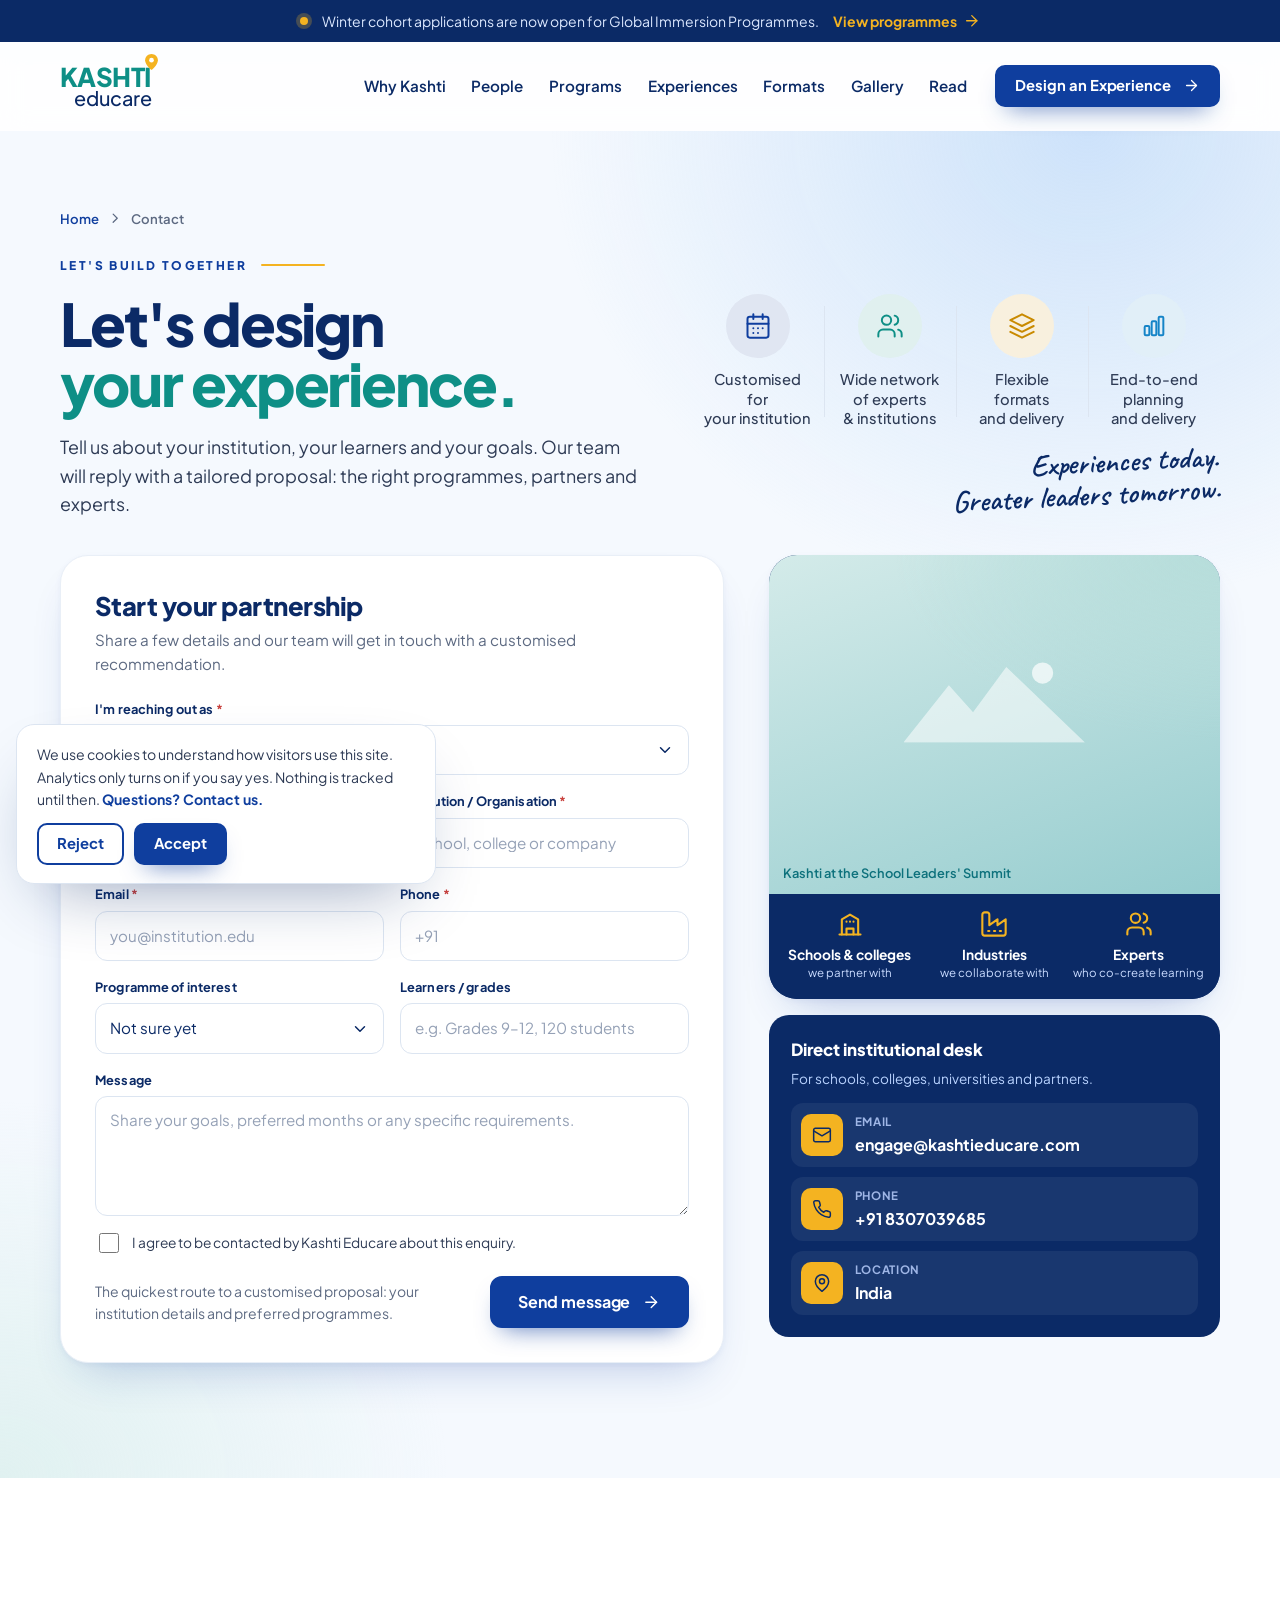
==== commit 20298487: "Magazine" ====
--- a/contact.html
+++ b/contact.html
@@ -21,7 +21,7 @@
 <script src="js/main.js" defer></script>
 </head>
 <body data-page="contact">
-<svg width="0" height="0" style="position:absolute" aria-hidden="true"><defs><symbol id="i-arrow" viewBox="0 0 24 24"><path d="M5 12h14"/><path d="m12 5 7 7-7 7"/></symbol><symbol id="i-arrow-left" viewBox="0 0 24 24"><path d="m12 19-7-7 7-7"/><path d="M19 12H5"/></symbol><symbol id="i-chev-l" viewBox="0 0 24 24"><path d="m15 18-6-6 6-6"/></symbol><symbol id="i-chev-r" viewBox="0 0 24 24"><path d="m9 18 6-6-6-6"/></symbol><symbol id="i-chev-d" viewBox="0 0 24 24"><path d="m6 9 6 6 6-6"/></symbol><symbol id="i-calendar" viewBox="0 0 24 24"><rect x="3" y="4" width="18" height="18" rx="2"/><path d="M16 2v4M8 2v4M3 10h18"/><path d="M8 14h.01M12 14h.01M16 14h.01M8 18h.01M12 18h.01"/></symbol><symbol id="i-users" viewBox="0 0 24 24"><path d="M16 21v-2a4 4 0 0 0-4-4H6a4 4 0 0 0-4 4v2"/><circle cx="9" cy="7" r="4"/><path d="M22 21v-2a4 4 0 0 0-3-3.87"/><path d="M16 3.13a4 4 0 0 1 0 7.75"/></symbol><symbol id="i-gear" viewBox="0 0 24 24"><path d="M12.22 2h-.44a2 2 0 0 0-2 2v.18a2 2 0 0 1-1 1.73l-.43.25a2 2 0 0 1-2 0l-.15-.08a2 2 0 0 0-2.73.73l-.22.38a2 2 0 0 0 .73 2.73l.15.1a2 2 0 0 1 1 1.72v.51a2 2 0 0 1-1 1.74l-.15.09a2 2 0 0 0-.73 2.73l.22.38a2 2 0 0 0 2.73.73l.15-.08a2 2 0 0 1 2 0l.43.25a2 2 0 0 1 1 1.73V20a2 2 0 0 0 2 2h.44a2 2 0 0 0 2-2v-.18a2 2 0 0 1 1-1.73l.43-.25a2 2 0 0 1 2 0l.15.08a2 2 0 0 0 2.73-.73l.22-.39a2 2 0 0 0-.73-2.73l-.15-.08a2 2 0 0 1-1-1.74v-.5a2 2 0 0 1 1-1.74l.15-.09a2 2 0 0 0 .73-2.73l-.22-.38a2 2 0 0 0-2.73-.73l-.15.08a2 2 0 0 1-2 0l-.43-.25a2 2 0 0 1-1-1.73V4a2 2 0 0 0-2-2z"/><circle cx="12" cy="12" r="3"/></symbol><symbol id="i-bars" viewBox="0 0 24 24"><rect x="4" y="12" width="4" height="8" rx="1"/><rect x="10" y="8" width="4" height="12" rx="1"/><rect x="16" y="4" width="4" height="16" rx="1"/></symbol><symbol id="i-cap" viewBox="0 0 24 24"><path d="M22 10 12 5 2 10l10 5 10-5z"/><path d="M6 12v5c3 3 9 3 12 0v-5"/><path d="M22 10v6"/></symbol><symbol id="i-bulb" viewBox="0 0 24 24"><path d="M15 14c.2-1 .7-1.7 1.5-2.5 1-.9 1.5-2.2 1.5-3.5A6 6 0 0 0 6 8c0 1 .2 2.2 1.5 3.5.7.7 1.3 1.5 1.5 2.5"/><path d="M9 18h6M10 22h4"/></symbol><symbol id="i-globe" viewBox="0 0 24 24"><circle cx="12" cy="12" r="10"/><path d="M2 12h20"/><path d="M12 2a15.3 15.3 0 0 1 4 10 15.3 15.3 0 0 1-4 10 15.3 15.3 0 0 1-4-10 15.3 15.3 0 0 1 4-10z"/></symbol><symbol id="i-handshake" viewBox="0 0 24 24"><path d="m11 17 2 2a1 1 0 1 0 3-3"/><path d="m14 14 2.5 2.5a1 1 0 1 0 3-3l-3.88-3.88a3 3 0 0 0-4.24 0l-.88.88a1 1 0 1 1-3-3l2.81-2.81a5.79 5.79 0 0 1 7.06-.87l.47.28a2 2 0 0 0 1.42.25L21 4"/><path d="m21 3 1 11h-2"/><path d="M3 3 2 14l6.5 6.5a1 1 0 1 0 3-3"/><path d="M3 4h8"/></symbol><symbol id="i-school" viewBox="0 0 24 24"><path d="M3 21h18"/><path d="M5 21V8l7-4 7 4v13"/><path d="M9 21v-5h6v5"/><path d="M9 10h.01M12 10h.01M15 10h.01"/></symbol><symbol id="i-factory" viewBox="0 0 24 24"><path d="M2 20a2 2 0 0 0 2 2h16a2 2 0 0 0 2-2V8l-7 5V8l-7 5V4a2 2 0 0 0-2-2H4a2 2 0 0 0-2 2Z"/><path d="M17 18h1M12 18h1M7 18h1"/></symbol><symbol id="i-rocket" viewBox="0 0 24 24"><path d="M4.5 16.5c-1.5 1.26-2 5-2 5s3.74-.5 5-2c.71-.84.7-2.13-.09-2.91a2.18 2.18 0 0 0-2.91-.09z"/><path d="m12 15-3-3a22 22 0 0 1 2-3.95A12.88 12.88 0 0 1 22 2c0 2.72-.78 7.5-6 11a22.35 22.35 0 0 1-4 2z"/><path d="M9 12H4s.55-3.03 2-4c1.62-1.08 5 0 5 0"/><path d="M12 15v5s3.03-.55 4-2c1.08-1.62 0-5 0-5"/></symbol><symbol id="i-mountain" viewBox="0 0 24 24"><path d="m8 3 4 8 5-5 5 15H2L8 3z"/></symbol><symbol id="i-compass" viewBox="0 0 24 24"><circle cx="12" cy="12" r="10"/><path d="m16.24 7.76-2.12 6.36-6.36 2.12 2.12-6.36 6.36-2.12z"/></symbol><symbol id="i-leaf" viewBox="0 0 24 24"><path d="M11 20A7 7 0 0 1 9.8 6.1C15.5 5 17 4.48 19 2c1 2 2 4.18 2 8 0 5.5-4.78 10-10 10Z"/><path d="M2 21c0-3 1.85-5.36 5.08-6C9.5 14.52 12 13 13 12"/></symbol><symbol id="i-flag" viewBox="0 0 24 24"><path d="M4 15s1-1 4-1 5 2 8 2 4-1 4-1V3s-1 1-4 1-5-2-8-2-4 1-4 1z"/><path d="M4 22v-7"/></symbol><symbol id="i-mail" viewBox="0 0 24 24"><rect x="2" y="4" width="20" height="16" rx="2"/><path d="m22 7-10 6L2 7"/></symbol><symbol id="i-phone" viewBox="0 0 24 24"><path d="M22 16.92v3a2 2 0 0 1-2.18 2 19.79 19.79 0 0 1-8.63-3.07 19.5 19.5 0 0 1-6-6 19.79 19.79 0 0 1-3.07-8.67A2 2 0 0 1 4.11 2h3a2 2 0 0 1 2 1.72 12.84 12.84 0 0 0 .7 2.81 2 2 0 0 1-.45 2.11L8.09 9.91a16 16 0 0 0 6 6l1.27-1.27a2 2 0 0 1 2.11-.45 12.84 12.84 0 0 0 2.81.7A2 2 0 0 1 22 16.92z"/></symbol><symbol id="i-pin" viewBox="0 0 24 24"><path d="M20 10c0 6-8 12-8 12s-8-6-8-12a8 8 0 0 1 16 0Z"/><circle cx="12" cy="10" r="3"/></symbol><symbol id="i-download" viewBox="0 0 24 24"><path d="M21 15v4a2 2 0 0 1-2 2H5a2 2 0 0 1-2-2v-4"/><path d="m7 10 5 5 5-5"/><path d="M12 15V3"/></symbol><symbol id="i-file" viewBox="0 0 24 24"><path d="M15 2H6a2 2 0 0 0-2 2v16a2 2 0 0 0 2 2h12a2 2 0 0 0 2-2V7Z"/><path d="M14 2v4a2 2 0 0 0 2 2h4"/><path d="M16 13H8M16 17H8M10 9H8"/></symbol><symbol id="i-megaphone" viewBox="0 0 24 24"><path d="m3 11 18-5v12L3 14v-3z"/><path d="M11.6 16.8a3 3 0 1 1-5.8-1.6"/></symbol><symbol id="i-star" viewBox="0 0 24 24"><path d="m12 2 3.09 6.26L22 9.27l-5 4.87 1.18 6.88L12 17.77l-6.18 3.25L7 14.14 2 9.27l6.91-1.01L12 2z"/></symbol><symbol id="i-award" viewBox="0 0 24 24"><circle cx="12" cy="8" r="6"/><path d="M15.48 12.89 17 22l-5-3-5 3 1.52-9.11"/></symbol><symbol id="i-check" viewBox="0 0 24 24"><path d="M20 6 9 17l-5-5"/></symbol><symbol id="i-x" viewBox="0 0 24 24"><path d="M18 6 6 18M6 6l12 12"/></symbol><symbol id="i-plus" viewBox="0 0 24 24"><path d="M12 5v14M5 12h14"/></symbol><symbol id="i-search" viewBox="0 0 24 24"><circle cx="11" cy="11" r="8"/><path d="m21 21-4.3-4.3"/></symbol><symbol id="i-menu" viewBox="0 0 24 24"><path d="M4 6h16M4 12h16M4 18h16"/></symbol><symbol id="i-plane" viewBox="0 0 24 24"><path d="m22 2-7 20-4-9-9-4Z"/><path d="M22 2 11 13"/></symbol><symbol id="i-clock" viewBox="0 0 24 24"><circle cx="12" cy="12" r="10"/><path d="M12 6v6l4 2"/></symbol><symbol id="i-target" viewBox="0 0 24 24"><circle cx="12" cy="12" r="10"/><circle cx="12" cy="12" r="6"/><circle cx="12" cy="12" r="2"/></symbol><symbol id="i-book" viewBox="0 0 24 24"><path d="M2 3h6a4 4 0 0 1 4 4v14a3 3 0 0 0-3-3H2z"/><path d="M22 3h-6a4 4 0 0 0-4 4v14a3 3 0 0 1 3-3h7z"/></symbol><symbol id="i-eye" viewBox="0 0 24 24"><path d="M2 12s3-7 10-7 10 7 10 7-3 7-10 7-10-7-10-7Z"/><circle cx="12" cy="12" r="3"/></symbol><symbol id="i-wrench" viewBox="0 0 24 24"><path d="M14.7 6.3a1 1 0 0 0 0 1.4l1.6 1.6a1 1 0 0 0 1.4 0l3.77-3.77a6 6 0 0 1-7.94 7.94l-6.91 6.91a2.12 2.12 0 0 1-3-3l6.91-6.91a6 6 0 0 1 7.94-7.94l-3.76 3.76z"/></symbol><symbol id="i-sprout" viewBox="0 0 24 24"><path d="M7 20h10"/><path d="M10 20c5.5-2.5.8-6.4 3-10"/><path d="M9.5 9.4c1.1.8 1.8 2.2 2.3 3.7-2 .4-3.5.4-4.8-.3-1.2-.6-2.3-1.9-3-4.2 2.8-.5 4.4 0 5.5.8z"/><path d="M14.1 6a7 7 0 0 0-1.1 4c1.9-.1 3.3-.6 4.3-1.4 1-1 1.6-2.3 1.7-4.6-2.7.1-4 1-4.9 2z"/></symbol><symbol id="i-layers" viewBox="0 0 24 24"><path d="m12 2 10 5-10 5L2 7l10-5z"/><path d="m2 17 10 5 10-5"/><path d="m2 12 10 5 10-5"/></symbol><symbol id="i-route" viewBox="0 0 24 24"><circle cx="6" cy="19" r="3"/><path d="M9 19h8.5a3.5 3.5 0 0 0 0-7h-11a3.5 3.5 0 0 1 0-7H15"/><circle cx="18" cy="5" r="3"/></symbol><symbol id="i-landmark" viewBox="0 0 24 24"><path d="M3 22h18M6 18v-7M10 18v-7M14 18v-7M18 18v-7"/><path d="m12 2 8 5H4z"/></symbol><symbol id="i-network" viewBox="0 0 24 24"><circle cx="18" cy="5" r="3"/><circle cx="6" cy="12" r="3"/><circle cx="18" cy="19" r="3"/><path d="m8.59 13.51 6.83 3.98M15.41 6.51l-6.82 3.98"/></symbol><symbol id="i-sparkles" viewBox="0 0 24 24"><path d="m12 3-1.9 5.8a2 2 0 0 1-1.3 1.3L3 12l5.8 1.9a2 2 0 0 1 1.3 1.3L12 21l1.9-5.8a2 2 0 0 1 1.3-1.3L21 12l-5.8-1.9a2 2 0 0 1-1.3-1.3Z"/></symbol><symbol id="i-shield" viewBox="0 0 24 24"><path d="M12 22s8-4 8-10V5l-8-3-8 3v7c0 6 8 10 8 10z"/><path d="m9 12 2 2 4-4"/></symbol><symbol id="i-image" viewBox="0 0 24 24"><rect x="3" y="3" width="18" height="18" rx="2"/><circle cx="9" cy="9" r="2"/><path d="m21 15-3.1-3.1a2 2 0 0 0-2.8 0L6 21"/></symbol><symbol id="i-filter" viewBox="0 0 24 24"><path d="M22 3H2l8 9.46V19l4 2v-8.54L22 3z"/></symbol><symbol id="i-briefcase" viewBox="0 0 24 24"><rect x="2" y="7" width="20" height="14" rx="2"/><path d="M16 21V5a2 2 0 0 0-2-2h-4a2 2 0 0 0-2 2v16"/></symbol><symbol id="i-heart" viewBox="0 0 24 24"><path d="M19 14c1.49-1.46 3-3.21 3-5.5A5.5 5.5 0 0 0 16.5 3c-1.76 0-3 .5-4.5 2-1.5-1.5-2.74-2-4.5-2A5.5 5.5 0 0 0 2 8.5c0 2.3 1.5 4.05 3 5.5l7 7Z"/></symbol><symbol id="i-info" viewBox="0 0 24 24"><circle cx="12" cy="12" r="10"/><path d="M12 16v-4M12 8h.01"/></symbol><symbol id="i-play" viewBox="0 0 24 24"><path d="M7 4.5v15l12.5-7.5z"/></symbol><symbol id="i-pause" viewBox="0 0 24 24"><path d="M9 5v14M15 5v14"/></symbol><symbol id="i-link" viewBox="0 0 24 24"><path d="M10 13a5 5 0 0 0 7.54.54l3-3a5 5 0 0 0-7.07-7.07l-1.72 1.71"/><path d="M14 11a5 5 0 0 0-7.54-.54l-3 3a5 5 0 0 0 7.07 7.07l1.71-1.71"/></symbol><symbol id="i-quote" viewBox="0 0 24 24"><path d="M7 7h4v6c0 2.5-1.5 4-4 4M15 7h4v6c0 2.5-1.5 4-4 4"/></symbol><symbol id="i-user-plus" viewBox="0 0 24 24"><path d="M16 21v-2a4 4 0 0 0-4-4H6a4 4 0 0 0-4 4v2"/><circle cx="9" cy="7" r="4"/><path d="M19 8v6M22 11h-6"/></symbol></defs></svg>
+<svg width="0" height="0" style="position:absolute" aria-hidden="true"><defs><symbol id="i-arrow" viewBox="0 0 24 24"><path d="M5 12h14"/><path d="m12 5 7 7-7 7"/></symbol><symbol id="i-arrow-left" viewBox="0 0 24 24"><path d="m12 19-7-7 7-7"/><path d="M19 12H5"/></symbol><symbol id="i-chev-l" viewBox="0 0 24 24"><path d="m15 18-6-6 6-6"/></symbol><symbol id="i-chev-r" viewBox="0 0 24 24"><path d="m9 18 6-6-6-6"/></symbol><symbol id="i-chev-d" viewBox="0 0 24 24"><path d="m6 9 6 6 6-6"/></symbol><symbol id="i-calendar" viewBox="0 0 24 24"><rect x="3" y="4" width="18" height="18" rx="2"/><path d="M16 2v4M8 2v4M3 10h18"/><path d="M8 14h.01M12 14h.01M16 14h.01M8 18h.01M12 18h.01"/></symbol><symbol id="i-users" viewBox="0 0 24 24"><path d="M16 21v-2a4 4 0 0 0-4-4H6a4 4 0 0 0-4 4v2"/><circle cx="9" cy="7" r="4"/><path d="M22 21v-2a4 4 0 0 0-3-3.87"/><path d="M16 3.13a4 4 0 0 1 0 7.75"/></symbol><symbol id="i-gear" viewBox="0 0 24 24"><path d="M12.22 2h-.44a2 2 0 0 0-2 2v.18a2 2 0 0 1-1 1.73l-.43.25a2 2 0 0 1-2 0l-.15-.08a2 2 0 0 0-2.73.73l-.22.38a2 2 0 0 0 .73 2.73l.15.1a2 2 0 0 1 1 1.72v.51a2 2 0 0 1-1 1.74l-.15.09a2 2 0 0 0-.73 2.73l.22.38a2 2 0 0 0 2.73.73l.15-.08a2 2 0 0 1 2 0l.43.25a2 2 0 0 1 1 1.73V20a2 2 0 0 0 2 2h.44a2 2 0 0 0 2-2v-.18a2 2 0 0 1 1-1.73l.43-.25a2 2 0 0 1 2 0l.15.08a2 2 0 0 0 2.73-.73l.22-.39a2 2 0 0 0-.73-2.73l-.15-.08a2 2 0 0 1-1-1.74v-.5a2 2 0 0 1 1-1.74l.15-.09a2 2 0 0 0 .73-2.73l-.22-.38a2 2 0 0 0-2.73-.73l-.15.08a2 2 0 0 1-2 0l-.43-.25a2 2 0 0 1-1-1.73V4a2 2 0 0 0-2-2z"/><circle cx="12" cy="12" r="3"/></symbol><symbol id="i-bars" viewBox="0 0 24 24"><rect x="4" y="12" width="4" height="8" rx="1"/><rect x="10" y="8" width="4" height="12" rx="1"/><rect x="16" y="4" width="4" height="16" rx="1"/></symbol><symbol id="i-cap" viewBox="0 0 24 24"><path d="M22 10 12 5 2 10l10 5 10-5z"/><path d="M6 12v5c3 3 9 3 12 0v-5"/><path d="M22 10v6"/></symbol><symbol id="i-bulb" viewBox="0 0 24 24"><path d="M15 14c.2-1 .7-1.7 1.5-2.5 1-.9 1.5-2.2 1.5-3.5A6 6 0 0 0 6 8c0 1 .2 2.2 1.5 3.5.7.7 1.3 1.5 1.5 2.5"/><path d="M9 18h6M10 22h4"/></symbol><symbol id="i-globe" viewBox="0 0 24 24"><circle cx="12" cy="12" r="10"/><path d="M2 12h20"/><path d="M12 2a15.3 15.3 0 0 1 4 10 15.3 15.3 0 0 1-4 10 15.3 15.3 0 0 1-4-10 15.3 15.3 0 0 1 4-10z"/></symbol><symbol id="i-handshake" viewBox="0 0 24 24"><path d="m11 17 2 2a1 1 0 1 0 3-3"/><path d="m14 14 2.5 2.5a1 1 0 1 0 3-3l-3.88-3.88a3 3 0 0 0-4.24 0l-.88.88a1 1 0 1 1-3-3l2.81-2.81a5.79 5.79 0 0 1 7.06-.87l.47.28a2 2 0 0 0 1.42.25L21 4"/><path d="m21 3 1 11h-2"/><path d="M3 3 2 14l6.5 6.5a1 1 0 1 0 3-3"/><path d="M3 4h8"/></symbol><symbol id="i-school" viewBox="0 0 24 24"><path d="M3 21h18"/><path d="M5 21V8l7-4 7 4v13"/><path d="M9 21v-5h6v5"/><path d="M9 10h.01M12 10h.01M15 10h.01"/></symbol><symbol id="i-factory" viewBox="0 0 24 24"><path d="M2 20a2 2 0 0 0 2 2h16a2 2 0 0 0 2-2V8l-7 5V8l-7 5V4a2 2 0 0 0-2-2H4a2 2 0 0 0-2 2Z"/><path d="M17 18h1M12 18h1M7 18h1"/></symbol><symbol id="i-rocket" viewBox="0 0 24 24"><path d="M4.5 16.5c-1.5 1.26-2 5-2 5s3.74-.5 5-2c.71-.84.7-2.13-.09-2.91a2.18 2.18 0 0 0-2.91-.09z"/><path d="m12 15-3-3a22 22 0 0 1 2-3.95A12.88 12.88 0 0 1 22 2c0 2.72-.78 7.5-6 11a22.35 22.35 0 0 1-4 2z"/><path d="M9 12H4s.55-3.03 2-4c1.62-1.08 5 0 5 0"/><path d="M12 15v5s3.03-.55 4-2c1.08-1.62 0-5 0-5"/></symbol><symbol id="i-mountain" viewBox="0 0 24 24"><path d="m8 3 4 8 5-5 5 15H2L8 3z"/></symbol><symbol id="i-compass" viewBox="0 0 24 24"><circle cx="12" cy="12" r="10"/><path d="m16.24 7.76-2.12 6.36-6.36 2.12 2.12-6.36 6.36-2.12z"/></symbol><symbol id="i-leaf" viewBox="0 0 24 24"><path d="M11 20A7 7 0 0 1 9.8 6.1C15.5 5 17 4.48 19 2c1 2 2 4.18 2 8 0 5.5-4.78 10-10 10Z"/><path d="M2 21c0-3 1.85-5.36 5.08-6C9.5 14.52 12 13 13 12"/></symbol><symbol id="i-flag" viewBox="0 0 24 24"><path d="M4 15s1-1 4-1 5 2 8 2 4-1 4-1V3s-1 1-4 1-5-2-8-2-4 1-4 1z"/><path d="M4 22v-7"/></symbol><symbol id="i-mail" viewBox="0 0 24 24"><rect x="2" y="4" width="20" height="16" rx="2"/><path d="m22 7-10 6L2 7"/></symbol><symbol id="i-phone" viewBox="0 0 24 24"><path d="M22 16.92v3a2 2 0 0 1-2.18 2 19.79 19.79 0 0 1-8.63-3.07 19.5 19.5 0 0 1-6-6 19.79 19.79 0 0 1-3.07-8.67A2 2 0 0 1 4.11 2h3a2 2 0 0 1 2 1.72 12.84 12.84 0 0 0 .7 2.81 2 2 0 0 1-.45 2.11L8.09 9.91a16 16 0 0 0 6 6l1.27-1.27a2 2 0 0 1 2.11-.45 12.84 12.84 0 0 0 2.81.7A2 2 0 0 1 22 16.92z"/></symbol><symbol id="i-pin" viewBox="0 0 24 24"><path d="M20 10c0 6-8 12-8 12s-8-6-8-12a8 8 0 0 1 16 0Z"/><circle cx="12" cy="10" r="3"/></symbol><symbol id="i-download" viewBox="0 0 24 24"><path d="M21 15v4a2 2 0 0 1-2 2H5a2 2 0 0 1-2-2v-4"/><path d="m7 10 5 5 5-5"/><path d="M12 15V3"/></symbol><symbol id="i-file" viewBox="0 0 24 24"><path d="M15 2H6a2 2 0 0 0-2 2v16a2 2 0 0 0 2 2h12a2 2 0 0 0 2-2V7Z"/><path d="M14 2v4a2 2 0 0 0 2 2h4"/><path d="M16 13H8M16 17H8M10 9H8"/></symbol><symbol id="i-megaphone" viewBox="0 0 24 24"><path d="m3 11 18-5v12L3 14v-3z"/><path d="M11.6 16.8a3 3 0 1 1-5.8-1.6"/></symbol><symbol id="i-star" viewBox="0 0 24 24"><path d="m12 2 3.09 6.26L22 9.27l-5 4.87 1.18 6.88L12 17.77l-6.18 3.25L7 14.14 2 9.27l6.91-1.01L12 2z"/></symbol><symbol id="i-award" viewBox="0 0 24 24"><circle cx="12" cy="8" r="6"/><path d="M15.48 12.89 17 22l-5-3-5 3 1.52-9.11"/></symbol><symbol id="i-check" viewBox="0 0 24 24"><path d="M20 6 9 17l-5-5"/></symbol><symbol id="i-x" viewBox="0 0 24 24"><path d="M18 6 6 18M6 6l12 12"/></symbol><symbol id="i-plus" viewBox="0 0 24 24"><path d="M12 5v14M5 12h14"/></symbol><symbol id="i-search" viewBox="0 0 24 24"><circle cx="11" cy="11" r="8"/><path d="m21 21-4.3-4.3"/></symbol><symbol id="i-menu" viewBox="0 0 24 24"><path d="M4 6h16M4 12h16M4 18h16"/></symbol><symbol id="i-plane" viewBox="0 0 24 24"><path d="m22 2-7 20-4-9-9-4Z"/><path d="M22 2 11 13"/></symbol><symbol id="i-clock" viewBox="0 0 24 24"><circle cx="12" cy="12" r="10"/><path d="M12 6v6l4 2"/></symbol><symbol id="i-target" viewBox="0 0 24 24"><circle cx="12" cy="12" r="10"/><circle cx="12" cy="12" r="6"/><circle cx="12" cy="12" r="2"/></symbol><symbol id="i-book" viewBox="0 0 24 24"><path d="M2 3h6a4 4 0 0 1 4 4v14a3 3 0 0 0-3-3H2z"/><path d="M22 3h-6a4 4 0 0 0-4 4v14a3 3 0 0 1 3-3h7z"/></symbol><symbol id="i-eye" viewBox="0 0 24 24"><path d="M2 12s3-7 10-7 10 7 10 7-3 7-10 7-10-7-10-7Z"/><circle cx="12" cy="12" r="3"/></symbol><symbol id="i-wrench" viewBox="0 0 24 24"><path d="M14.7 6.3a1 1 0 0 0 0 1.4l1.6 1.6a1 1 0 0 0 1.4 0l3.77-3.77a6 6 0 0 1-7.94 7.94l-6.91 6.91a2.12 2.12 0 0 1-3-3l6.91-6.91a6 6 0 0 1 7.94-7.94l-3.76 3.76z"/></symbol><symbol id="i-sprout" viewBox="0 0 24 24"><path d="M7 20h10"/><path d="M10 20c5.5-2.5.8-6.4 3-10"/><path d="M9.5 9.4c1.1.8 1.8 2.2 2.3 3.7-2 .4-3.5.4-4.8-.3-1.2-.6-2.3-1.9-3-4.2 2.8-.5 4.4 0 5.5.8z"/><path d="M14.1 6a7 7 0 0 0-1.1 4c1.9-.1 3.3-.6 4.3-1.4 1-1 1.6-2.3 1.7-4.6-2.7.1-4 1-4.9 2z"/></symbol><symbol id="i-layers" viewBox="0 0 24 24"><path d="m12 2 10 5-10 5L2 7l10-5z"/><path d="m2 17 10 5 10-5"/><path d="m2 12 10 5 10-5"/></symbol><symbol id="i-route" viewBox="0 0 24 24"><circle cx="6" cy="19" r="3"/><path d="M9 19h8.5a3.5 3.5 0 0 0 0-7h-11a3.5 3.5 0 0 1 0-7H15"/><circle cx="18" cy="5" r="3"/></symbol><symbol id="i-landmark" viewBox="0 0 24 24"><path d="M3 22h18M6 18v-7M10 18v-7M14 18v-7M18 18v-7"/><path d="m12 2 8 5H4z"/></symbol><symbol id="i-network" viewBox="0 0 24 24"><circle cx="18" cy="5" r="3"/><circle cx="6" cy="12" r="3"/><circle cx="18" cy="19" r="3"/><path d="m8.59 13.51 6.83 3.98M15.41 6.51l-6.82 3.98"/></symbol><symbol id="i-sparkles" viewBox="0 0 24 24"><path d="m12 3-1.9 5.8a2 2 0 0 1-1.3 1.3L3 12l5.8 1.9a2 2 0 0 1 1.3 1.3L12 21l1.9-5.8a2 2 0 0 1 1.3-1.3L21 12l-5.8-1.9a2 2 0 0 1-1.3-1.3Z"/></symbol><symbol id="i-shield" viewBox="0 0 24 24"><path d="M12 22s8-4 8-10V5l-8-3-8 3v7c0 6 8 10 8 10z"/><path d="m9 12 2 2 4-4"/></symbol><symbol id="i-image" viewBox="0 0 24 24"><rect x="3" y="3" width="18" height="18" rx="2"/><circle cx="9" cy="9" r="2"/><path d="m21 15-3.1-3.1a2 2 0 0 0-2.8 0L6 21"/></symbol><symbol id="i-filter" viewBox="0 0 24 24"><path d="M22 3H2l8 9.46V19l4 2v-8.54L22 3z"/></symbol><symbol id="i-briefcase" viewBox="0 0 24 24"><rect x="2" y="7" width="20" height="14" rx="2"/><path d="M16 21V5a2 2 0 0 0-2-2h-4a2 2 0 0 0-2 2v16"/></symbol><symbol id="i-heart" viewBox="0 0 24 24"><path d="M19 14c1.49-1.46 3-3.21 3-5.5A5.5 5.5 0 0 0 16.5 3c-1.76 0-3 .5-4.5 2-1.5-1.5-2.74-2-4.5-2A5.5 5.5 0 0 0 2 8.5c0 2.3 1.5 4.05 3 5.5l7 7Z"/></symbol><symbol id="i-info" viewBox="0 0 24 24"><circle cx="12" cy="12" r="10"/><path d="M12 16v-4M12 8h.01"/></symbol><symbol id="i-play" viewBox="0 0 24 24"><path d="M7 4.5v15l12.5-7.5z"/></symbol><symbol id="i-bed" viewBox="0 0 24 24"><path d="M2 4v16"/><path d="M2 8h18a2 2 0 0 1 2 2v10"/><path d="M2 17h20"/><path d="M6 8v9"/></symbol><symbol id="i-bus" viewBox="0 0 24 24"><path d="M8 6v6M15 6v6M2 12h19.6"/><path d="M18 18h3s.5-1.7.8-2.8c.1-.4.2-.8.2-1.2 0-.4-.1-.8-.2-1.2l-1.4-5C20.1 6.8 19.1 6 18 6H4a2 2 0 0 0-2 2v10h3"/><circle cx="7" cy="18" r="2"/><path d="M9 18h5"/><circle cx="16" cy="18" r="2"/></symbol><symbol id="i-sun" viewBox="0 0 24 24"><circle cx="12" cy="12" r="4"/><path d="M12 2v2M12 20v2M4.93 4.93l1.41 1.41M17.66 17.66l1.41 1.41M2 12h2M20 12h2M6.34 17.66l-1.41 1.41M19.07 4.93l-1.41 1.41"/></symbol><symbol id="i-pause" viewBox="0 0 24 24"><path d="M9 5v14M15 5v14"/></symbol><symbol id="i-link" viewBox="0 0 24 24"><path d="M10 13a5 5 0 0 0 7.54.54l3-3a5 5 0 0 0-7.07-7.07l-1.72 1.71"/><path d="M14 11a5 5 0 0 0-7.54-.54l-3 3a5 5 0 0 0 7.07 7.07l1.71-1.71"/></symbol><symbol id="i-camera" viewBox="0 0 24 24"><path d="M3 8a2 2 0 0 1 2-2h2l1.5-2h7L17 6h2a2 2 0 0 1 2 2v10a2 2 0 0 1-2 2H5a2 2 0 0 1-2-2Z"/><circle cx="12" cy="13" r="4"/></symbol><symbol id="i-quote" viewBox="0 0 24 24"><path d="M7 7h4v6c0 2.5-1.5 4-4 4M15 7h4v6c0 2.5-1.5 4-4 4"/></symbol><symbol id="i-user-plus" viewBox="0 0 24 24"><path d="M16 21v-2a4 4 0 0 0-4-4H6a4 4 0 0 0-4 4v2"/><circle cx="9" cy="7" r="4"/><path d="M19 8v6M22 11h-6"/></symbol></defs></svg>
 <a class="skip-link" href="#main">Skip to content</a>
 <div class="announce" role="region" aria-label="Announcement">
   <div class="container"><span class="dot" aria-hidden="true"></span><span>Winter cohort applications are now open for Global Immersion Programmes.</span><a href="programs.html?theme=global#catalogue">View programmes <svg class="icon " aria-hidden="true"><use href="#i-arrow"/></svg></a></div>
@@ -34,7 +34,7 @@
   <span class="b-e">educare</span></span>
 </a>
     <nav class="nav" aria-label="Main">
-      <ul><li><a href="why-kashti.html">Why Kashti</a></li><li><a href="people.html">People</a></li><li><a href="programs.html">Programs</a></li><li><a href="experiences.html">Experiences</a></li><li><a href="formats.html">Formats</a></li><li><a href="gallery.html">Gallery</a></li></ul>
+      <ul><li><a href="why-kashti.html">Why Kashti</a></li><li><a href="people.html">People</a></li><li><a href="programs.html">Programs</a></li><li><a href="experiences.html">Experiences</a></li><li><a href="formats.html">Formats</a></li><li><a href="gallery.html">Gallery</a></li><li><a href="read.html">Read</a></li></ul>
     </nav>
     <a class="btn btn-primary btn-sm header-cta" href="contact.html?intent=design-experience">Design an Experience <svg class="icon " aria-hidden="true"><use href="#i-arrow"/></svg></a>
     <button class="burger" type="button" aria-label="Open menu" aria-expanded="false" aria-controls="mobile-nav"><svg class="icon " aria-hidden="true"><use href="#i-menu"/></svg></button>
@@ -43,7 +43,7 @@
 <nav class="mobile-nav" id="mobile-nav" aria-label="Mobile">
   <ul>
     <li><a href="index.html">Home <svg class="icon " aria-hidden="true"><use href="#i-chev-r"/></svg></a></li>
-    <li><a href="why-kashti.html">Why Kashti <svg class="icon " aria-hidden="true"><use href="#i-chev-r"/></svg></a></li><li><a href="people.html">People <svg class="icon " aria-hidden="true"><use href="#i-chev-r"/></svg></a></li><li><a href="programs.html">Programs <svg class="icon " aria-hidden="true"><use href="#i-chev-r"/></svg></a></li><li><a href="experiences.html">Experiences <svg class="icon " aria-hidden="true"><use href="#i-chev-r"/></svg></a></li><li><a href="formats.html">Formats <svg class="icon " aria-hidden="true"><use href="#i-chev-r"/></svg></a></li><li><a href="gallery.html">Gallery <svg class="icon " aria-hidden="true"><use href="#i-chev-r"/></svg></a></li>
+    <li><a href="why-kashti.html">Why Kashti <svg class="icon " aria-hidden="true"><use href="#i-chev-r"/></svg></a></li><li><a href="people.html">People <svg class="icon " aria-hidden="true"><use href="#i-chev-r"/></svg></a></li><li><a href="programs.html">Programs <svg class="icon " aria-hidden="true"><use href="#i-chev-r"/></svg></a></li><li><a href="experiences.html">Experiences <svg class="icon " aria-hidden="true"><use href="#i-chev-r"/></svg></a></li><li><a href="formats.html">Formats <svg class="icon " aria-hidden="true"><use href="#i-chev-r"/></svg></a></li><li><a href="gallery.html">Gallery <svg class="icon " aria-hidden="true"><use href="#i-chev-r"/></svg></a></li><li><a href="read.html">Read <svg class="icon " aria-hidden="true"><use href="#i-chev-r"/></svg></a></li>
     <li><a href="contact.html" aria-current="page">Contact <svg class="icon " aria-hidden="true"><use href="#i-chev-r"/></svg></a></li>
   </ul>
   <a class="btn btn-primary" href="contact.html?intent=design-experience">Design an Experience <svg class="icon " aria-hidden="true"><use href="#i-arrow"/></svg></a>
@@ -153,7 +153,7 @@
       </div>
       <div>
         <h4>Explore</h4>
-        <ul><li><a href="why-kashti.html">Why Kashti</a></li><li><a href="people.html">People</a></li><li><a href="programs.html">Programs</a></li><li><a href="experiences.html">Experiences</a></li><li><a href="formats.html">Formats</a></li><li><a href="gallery.html">Gallery</a></li><li><a href="institutions.html">Institutions</a></li><li><a href="partners.html">Partners</a></li></ul>
+        <ul><li><a href="why-kashti.html">Why Kashti</a></li><li><a href="people.html">People</a></li><li><a href="programs.html">Programs</a></li><li><a href="experiences.html">Experiences</a></li><li><a href="formats.html">Formats</a></li><li><a href="gallery.html">Gallery</a></li><li><a href="read.html">Read</a></li><li><a href="institutions.html">Institutions</a></li><li><a href="partners.html">Partners</a></li></ul>
       </div>
       <div>
         <h4>Programmes</h4>
--- a/css/styles.css
+++ b/css/styles.css
@@ -40,7 +40,7 @@
   --container: 1240px;
   --gutter: clamp(16px, 4vw, 40px);
   --section-y: clamp(64px, 9vw, 120px);
-  --header-h: 76px;
+  --header-h: 88px;
 }
 
 /* ---------- Reset ---------- */
@@ -193,11 +193,11 @@
 .site-header .container { display: flex; align-items: center; gap: 28px; height: var(--header-h); }
 
 .brand { display: inline-flex; align-items: center; flex: none; }
-.brand-img { display: block; height: 54px; width: auto; max-width: 190px; object-fit: contain; }
+.brand-img { display: block; height: 66px; width: auto; max-width: 240px; object-fit: contain; }
 .brand-word { display: none; flex-direction: column; line-height: .9; }
 .brand.ph--missing .brand-img { display: none; }
 .brand.ph--missing .brand-word { display: inline-flex; }
-.brand.on-dark .brand-img { background: #fff; padding: 6px 12px; border-radius: 12px; height: 62px; box-sizing: border-box; }
+.brand.on-dark .brand-img { background: #fff; padding: 8px 14px; border-radius: 12px; height: 80px; box-sizing: border-box; }
 .cov-top .brand .brand-img { height: 40px; }
 .brand .b-k { font-weight: 800; font-size: 1.62rem; letter-spacing: -0.02em; color: var(--teal); position: relative; padding-right: 2px; }
 .brand .b-k .pin { position: absolute; right: -5px; top: -11px; width: 13px; height: 16px; color: var(--saffron); }
@@ -1649,3 +1649,505 @@
 .join-council p { color: #C9DBFF; margin-top: 4px; }
 .join-council .seat-ic { border-color: rgba(255,255,255,.4); background: rgba(255,255,255,.1); color: var(--saffron); }
 @media (max-width: 700px) { .join-council { grid-template-columns: minmax(0, 1fr); } .join-council .btn { justify-self: start; } }
+
+/* =====================================================================
+   A WEEK AT KASHTI EDUCARE (home)
+   One orchestrated moment: the week cascades in, the sun walks the rail
+   day by day, and each day's activities tick off in order.
+   ===================================================================== */
+.week-section { --wk-x: 7.14%; --wk-c: var(--teal); overflow: hidden; }
+.wk-words { display: flex; flex-wrap: wrap; gap: 8px 22px; margin-top: 18px; }
+.wk-words li { --c: var(--ink); position: relative; padding-bottom: 8px; font-size: .78rem; font-weight: 800; letter-spacing: .22em; text-transform: uppercase; color: var(--ink); }
+.wk-words li::after { content: ""; position: absolute; left: 0; bottom: 0; width: 56px; height: 4px; border-radius: 4px; background: var(--c); }
+
+.wk-ctrl { display: flex; align-items: center; gap: 16px; }
+.wk-play { display: inline-flex; align-items: center; gap: 10px; padding: 6px 18px 6px 6px; border-radius: 999px; background: #fff; border: 1px solid var(--line); box-shadow: var(--sh-1); font-weight: 700; color: var(--ink); font-size: .9rem; }
+.wk-play .pl-ic-pause, .wk-play .pl-ic-play { width: 38px; height: 38px; border-radius: 50%; display: grid; place-items: center; color: var(--ink); background: radial-gradient(circle at 35% 30%, #FFF4D2, #FFD27A 45%, #F4B321 100%); }
+.wk-play .icon { width: 18px; height: 18px; stroke-width: 2.6; }
+.wk-play .pl-ic-play .icon { fill: currentColor; stroke-width: 1.6; }
+.wk-play[aria-pressed="true"] .pl-ic-play, .wk-play[aria-pressed="false"] .pl-ic-pause { display: none; }
+.wk-now { display: grid; line-height: 1.2; }
+.wk-now span { font-size: .66rem; font-weight: 800; letter-spacing: .16em; text-transform: uppercase; color: var(--muted); }
+.wk-now b { font-size: 1.05rem; color: var(--wk-c); transition: color .6s; }
+
+/* the rail the sun travels along */
+.wk-rail { position: relative; height: 46px; margin-bottom: 6px; }
+.wk-rail-line { position: absolute; left: calc(100% / 14); right: calc(100% / 14); top: 50%; height: 4px; translate: 0 -50%; border-radius: 4px;
+  background: radial-gradient(circle, #C9D5E6 0 5px, transparent 6px) calc(-100% / 12) 50% / calc(100% / 6) 14px repeat-x, var(--line-2); }
+.wk-rail-line i { position: absolute; left: 0; top: 0; bottom: 0; border-radius: 4px; width: calc((var(--wk-x) - 100% / 14) * 14 / 12);
+  background: linear-gradient(90deg, #0E8F86, #0F3E9E 40%, #6544CC 65%, #F4B321); transition: width .9s cubic-bezier(.65, 0, .2, 1); }
+.wk-sun { position: absolute; top: 50%; left: var(--wk-x); translate: -50% -50%; width: 40px; height: 40px; border-radius: 50%; display: grid; place-items: center; color: #fff;
+  background: radial-gradient(circle at 35% 30%, #FFE7A8, #F4B321 60%, #E39B00); box-shadow: 0 0 0 6px rgba(244, 179, 33, .2), 0 0 28px rgba(255, 196, 80, .8);
+  transition: left .9s cubic-bezier(.65, 0, .2, 1); will-change: left; }
+.wk-sun .icon { width: 22px; height: 22px; stroke-width: 2.2; animation: raySpin 14s linear infinite; }
+
+/* the seven days */
+.week { display: grid; grid-template-columns: repeat(7, minmax(0, 1fr)); gap: 12px; align-items: start; padding: 10px 0 14px; }
+.wk-day { --c: var(--blue); position: relative; display: flex; flex-direction: column; border-radius: 18px; background: #fff; border: 1px solid var(--line-2); box-shadow: var(--sh-1); overflow: hidden; cursor: pointer;
+  transition: translate .6s cubic-bezier(.2, .7, .2, 1), box-shadow .6s, border-color .6s, opacity .6s, filter .6s; }
+.wk-head { margin: 0; padding: 12px 8px 11px; text-align: center; color: #fff; font-size: .95rem; font-weight: 800; letter-spacing: .08em; text-transform: uppercase;
+  background: linear-gradient(160deg, var(--c), color-mix(in srgb, var(--c) 60%, #0B2A66)); }
+.wk-dn { display: block; font-size: .62rem; letter-spacing: .18em; font-weight: 700; opacity: .8; margin-bottom: 1px; }
+.wk-acts { display: grid; gap: 8px; padding: 10px; }
+.wk-act { display: grid; grid-template-columns: 20px minmax(0, 1fr); gap: 8px; align-items: start; padding: 10px 9px; border-radius: 11px;
+  background: color-mix(in srgb, var(--c) 6%, #fff); border-left: 4px solid color-mix(in srgb, var(--c) 55%, #fff); transition: background-color .5s, border-color .5s; }
+.wk-act:nth-child(even) { border-left-color: color-mix(in srgb, var(--saffron) 75%, #fff); }
+.wk-act b { display: block; font-size: .82rem; line-height: 1.3; color: var(--ink); font-weight: 750; }
+.wk-act small { display: block; font-size: .72rem; color: var(--muted); margin-top: 2px; }
+.wk-tick { width: 20px; height: 20px; border-radius: 50%; display: grid; place-items: center; border: 2px solid color-mix(in srgb, var(--c) 35%, #fff); color: transparent; background: #fff; margin-top: 1px;
+  transition: background-color .35s, border-color .35s, color .35s, scale .35s cubic-bezier(.3, 1.6, .5, 1); }
+.wk-tick .icon { width: 12px; height: 12px; stroke-width: 3.4; }
+.wk-photo .ph { aspect-ratio: 4 / 3; border-radius: 11px; }
+.wk-photo .ph-img { transition: transform 3.4s linear; transform-origin: 50% 60%; }
+
+/* the day being played */
+.wk-day.active { translate: 0 -10px; border-color: var(--c); box-shadow: 0 0 0 2px var(--c), 0 26px 44px -22px var(--c); }
+.wk-day.active .wk-tick { background: var(--c); border-color: var(--c); color: #fff; scale: 1.1; transition-delay: calc(.35s + var(--k) * .45s); }
+.wk-day.active .wk-act { background: color-mix(in srgb, var(--c) 11%, #fff); transition-delay: calc(.35s + var(--k) * .45s); }
+.wk-day.active .wk-photo .ph-img { transform: scale(1.1); }
+.wk-day.done .wk-tick { background: color-mix(in srgb, var(--c) 18%, #fff); border-color: color-mix(in srgb, var(--c) 40%, #fff); color: var(--c); }
+.week:has(.active) .wk-day:not(.active) { opacity: .78; }
+.wk-day:not(.active):hover { opacity: 1; translate: 0 -4px; }
+
+/* entrance: the week cascades in once, as the section arrives */
+.week-section.arm:not(.is-in) .wk-day, .week-section.arm:not(.is-in) .wk-sun { opacity: 0; }
+.week-section.arm:not(.is-in) .wk-rail-line { scale: 0 1; }
+.week-section.is-in .wk-day { animation: wkIn .8s cubic-bezier(.2, .7, .2, 1) both; animation-delay: calc(.15s + var(--i) * .09s); }
+.week-section.is-in .wk-rail-line { transition: scale 1.1s cubic-bezier(.65, 0, .2, 1); transform-origin: left; }
+.week-section.is-in .wk-sun { animation: wkSun .7s .9s cubic-bezier(.3, 1.6, .5, 1) both; }
+@keyframes wkIn { from { opacity: 0; transform: translateY(34px) rotateX(-12deg); } to { opacity: 1; transform: none; } }
+@keyframes wkSun { from { opacity: 0; scale: .3; } to { opacity: 1; scale: 1; } }
+.wk-rail-line { transform-origin: left; }
+
+.wk-tabs { display: none; }
+
+/* programme notes */
+.wk-notes { display: grid; grid-template-columns: auto minmax(0, 1fr); margin-top: 18px; border-radius: 20px; border: 1px solid var(--line); background: #fff; overflow: hidden; box-shadow: var(--sh-1); }
+.wk-notes-label { display: flex; align-items: center; padding: 18px 44px 18px 26px; font-size: 1.25rem; font-weight: 800; letter-spacing: .04em; text-transform: uppercase; line-height: 1.1; color: #fff;
+  background: linear-gradient(135deg, var(--ink), #0E4F6B); clip-path: polygon(0 0, 100% 0, calc(100% - 22px) 100%, 0 100%); position: relative; }
+.wk-notes-label::after { content: ""; position: absolute; left: 26px; bottom: 16px; width: 54px; height: 4px; border-radius: 4px; background: var(--saffron); }
+.wk-notes ul { display: grid; grid-template-columns: repeat(6, minmax(0, 1fr)); align-items: center; }
+.wk-notes li { display: flex; align-items: center; gap: 10px; padding: 14px 12px; position: relative; }
+.wk-notes li + li::before { content: ""; position: absolute; left: 0; top: 18px; bottom: 18px; width: 1px; background: var(--line); }
+.wk-n-ic { width: 42px; height: 42px; border-radius: 50%; display: grid; place-items: center; flex: none; color: #fff; background: linear-gradient(160deg, var(--teal), var(--teal-700)); }
+.wk-n-ic .icon { width: 20px; height: 20px; }
+.wk-notes b { display: block; font-size: .82rem; color: var(--ink); line-height: 1.25; }
+.wk-notes small { display: block; font-size: .7rem; color: var(--muted); line-height: 1.3; margin-top: 2px; }
+
+@media (max-width: 1240px) {
+  .wk-act b { font-size: .78rem; }
+  .wk-notes ul { grid-template-columns: repeat(3, minmax(0, 1fr)); }
+  .wk-notes li:nth-child(4)::before { display: none; }
+}
+@media (max-width: 1100px) {
+  .wk-rail { display: none; }
+  .wk-tabs { display: flex; gap: 6px; overflow-x: auto; scrollbar-width: none; padding: 2px 2px 8px; }
+  .wk-tabs button { --c: var(--blue); flex: none; padding: 8px 14px; border-radius: 999px; border: 1.5px solid var(--line); background: #fff; font-weight: 800; font-size: .8rem; color: var(--ink); }
+  .wk-tabs button[aria-selected="true"] { background: var(--c); border-color: var(--c); color: #fff; }
+  .week { grid-template-columns: none; grid-auto-flow: column; grid-auto-columns: minmax(250px, 78%); overflow-x: auto; scroll-snap-type: x mandatory; scrollbar-width: thin; padding: 14px 4px 16px; }
+  .wk-day { scroll-snap-align: start; }
+  .wk-act b { font-size: .88rem; }
+  .week:has(.active) .wk-day:not(.active) { opacity: 1; }
+}
+@media (max-width: 760px) {
+  .wk-notes { grid-template-columns: minmax(0, 1fr); }
+  .wk-notes-label { clip-path: none; padding-bottom: 30px; }
+  .wk-notes ul { grid-template-columns: repeat(2, minmax(0, 1fr)); }
+  .wk-notes li::before { display: none; }
+  .wk-ctrl { flex-wrap: wrap; }
+}
+@media (prefers-reduced-motion: reduce) {
+  .wk-sun .icon { animation: none; }
+}
+
+/* =====================================================================
+   SITE-WIDE MOTION: sun rail, cascading reveals, living accents
+   ===================================================================== */
+.sun-rail { position: fixed; left: 0; right: 0; top: 0; height: 4px; z-index: 120; pointer-events: none; opacity: calc(var(--p, 0) * 40); }
+.sun-rail i { position: absolute; inset: 0; transform-origin: left; transform: scaleX(var(--p, 0));
+  background: linear-gradient(90deg, #0E8F86, #0F3E9E 40%, #6544CC 65%, #F4B321); }
+.sun-rail b { position: absolute; top: 2px; left: calc(var(--p, 0) * (100% - 22px)); width: 22px; height: 22px; border-radius: 50%; display: grid; place-items: center; color: #fff;
+  background: radial-gradient(circle at 35% 30%, #FFE7A8, #F4B321 60%, #E39B00); box-shadow: 0 0 0 4px rgba(244, 179, 33, .2), 0 0 18px rgba(255, 196, 80, .85); translate: 0 -2px; }
+.sun-rail b .icon { width: 13px; height: 13px; stroke-width: 2.4; animation: raySpin 10s linear infinite; }
+
+/* cascading reveals (hidden only once JS has armed them) */
+.mx-on .mx:not(.mx-in) { opacity: 0; }
+.mx-in { animation: mxIn .85s cubic-bezier(.2, .7, .2, 1) backwards; animation-delay: calc(var(--mi, 0) * 80ms); }
+@keyframes mxIn { from { opacity: 0; translate: 0 30px; scale: .985; } to { opacity: 1; translate: 0 0; scale: 1; } }
+.mx-in .ph .ph-img { animation: mxImg 1.4s cubic-bezier(.2, .7, .2, 1) backwards; animation-delay: calc(var(--mi, 0) * 80ms + .1s); }
+@keyframes mxImg { from { scale: 1.08; } to { scale: 1; } }
+
+/* living accents: the eyebrow rule draws itself, the heading's accent words glow in */
+.section-head.mx-in .eyebrow::after, .section-head.mx-in .eyebrow::before { transform-origin: left; animation: mxDraw 1.1s .25s cubic-bezier(.65, 0, .2, 1) backwards; }
+@keyframes mxDraw { from { transform: scaleX(0); } to { transform: scaleX(1); } }
+
+@media (prefers-reduced-motion: reduce) {
+  .sun-rail { display: none; }
+  .mx-on .mx:not(.mx-in) { opacity: 1; }
+  .mx-in, .mx-in .ph .ph-img { animation: none; }
+}
+
+/* =====================================================================
+   READ: blogs, newsletter, magazine
+   ===================================================================== */
+.blog-grid { display: grid; grid-template-columns: repeat(3, minmax(0, 1fr)); gap: 20px; }
+.blog-card { display: flex; flex-direction: column; gap: 8px; padding: 24px; border-radius: 20px; background: #fff; border: 1px solid var(--line-2); box-shadow: var(--sh-1); color: inherit; text-decoration: none;
+  transition: translate .35s cubic-bezier(.2, .7, .2, 1), box-shadow .35s; }
+a.blog-card:hover, .blog-card:hover { translate: 0 -6px; box-shadow: var(--sh-2); }
+.blog-ic { width: 46px; height: 46px; border-radius: 14px; display: grid; place-items: center; color: #fff; background: linear-gradient(160deg, var(--teal), var(--blue)); margin-bottom: 6px; }
+.blog-ic .icon { width: 22px; height: 22px; }
+.blog-tag { display: flex; align-items: center; gap: 10px; font-size: .7rem; font-weight: 800; letter-spacing: .16em; text-transform: uppercase; color: var(--teal); }
+.blog-tag em { font-style: normal; letter-spacing: .08em; padding: 3px 9px; border-radius: 999px; background: #FFF3D0; color: #8A5A00; }
+.blog-card h3 { margin: 0; font-size: 1.15rem; line-height: 1.3; color: var(--ink); }
+.blog-card p { margin: 0; color: var(--muted); font-size: .94rem; line-height: 1.55; }
+
+.newsletter { position: relative; overflow: hidden; color: #fff; background: radial-gradient(900px 400px at 85% 0%, rgba(244, 179, 33, .22), transparent 60%), linear-gradient(135deg, #0B2A66, #0E4F6B); }
+.newsletter .lede { color: rgba(255, 255, 255, .85); }
+.newsletter .h2, .newsletter .h2 .t1 { color: #fff; }
+.newsletter .h2 .t2 { color: var(--saffron); }
+.eyebrow.on-dark { color: #9FE3DC; }
+.nl-grid { display: grid; grid-template-columns: minmax(0, 1.1fr) minmax(0, 1fr); gap: 48px; align-items: center; }
+.nl-points { list-style: none; margin: 22px 0 0; padding: 0; display: grid; gap: 10px; }
+.nl-points li { display: flex; gap: 10px; align-items: center; font-weight: 600; }
+.nl-points .icon { width: 20px; height: 20px; padding: 3px; border-radius: 50%; background: var(--saffron); color: var(--ink); stroke-width: 3; flex: none; }
+.nl-form { display: grid; gap: 14px; padding: 26px; border-radius: 22px; background: rgba(255, 255, 255, .08); border: 1px solid rgba(255, 255, 255, .22); backdrop-filter: blur(8px); }
+.nl-form .field { display: grid; gap: 6px; font-weight: 700; font-size: .85rem; }
+.nl-form input, .nl-form select { width: 100%; padding: 14px 16px; border-radius: 12px; border: 1.5px solid transparent; background: #fff; color: var(--ink); font: inherit; }
+.nl-form input:focus, .nl-form select:focus { outline: 3px solid var(--saffron); outline-offset: 1px; }
+.nl-form .hp { position: absolute; left: -9999px; }
+.nl-form .form-status { margin: 0; min-height: 1.4em; font-size: .9rem; font-weight: 600; }
+.nl-form .form-status.ok { color: #9FE3DC; }
+.nl-form .form-status.err { color: #FFC9C0; }
+
+.mag-grid { display: grid; gap: 28px; }
+.mag { display: grid; grid-template-columns: minmax(220px, 300px) minmax(0, 1fr); gap: 40px; align-items: center; }
+.mag-cover { position: relative; aspect-ratio: 3 / 4; border-radius: 10px 18px 18px 10px; padding: 26px 22px; display: flex; flex-direction: column; justify-content: space-between; color: #fff; overflow: hidden;
+  background: radial-gradient(circle at 78% 22%, #FFD27A 0 8%, rgba(244, 179, 33, .3) 9% 22%, transparent 23%), linear-gradient(170deg, #0F3E9E, #0B2A66 60%, #0E8F86);
+  box-shadow: -8px 0 0 -2px rgba(0, 0, 0, .25) inset, var(--sh-3); transform: rotate(-2deg); transition: transform .5s cubic-bezier(.2, .7, .2, 1); }
+.mag:hover .mag-cover { transform: rotate(0) translateY(-6px); }
+.mag-cover::after { content: ""; position: absolute; left: 0; right: 0; bottom: 0; height: 38%; background: linear-gradient(0deg, rgba(14, 143, 134, .55), transparent); clip-path: polygon(0 60%, 18% 30%, 34% 55%, 52% 20%, 70% 50%, 86% 28%, 100% 48%, 100% 100%, 0 100%); }
+.mag-no { font-size: .7rem; font-weight: 800; letter-spacing: .2em; text-transform: uppercase; color: var(--saffron); }
+.mag-cover b { font-size: 1.7rem; line-height: 1.1; font-weight: 800; position: relative; z-index: 1; }
+.mag-cover i { width: 46px; height: 4px; border-radius: 4px; background: var(--saffron); position: relative; z-index: 1; }
+.mag-brand { position: relative; z-index: 1; font-weight: 800; letter-spacing: .3em; font-size: .8rem; opacity: .85; }
+.mag-body { display: grid; gap: 12px; justify-items: start; }
+.mag-body p { margin: 0; color: var(--muted); max-width: 52ch; }
+
+.read-trio { display: grid; grid-template-columns: repeat(3, minmax(0, 1fr)); gap: 20px; }
+.read-card { --c: var(--blue); position: relative; display: flex; flex-direction: column; gap: 8px; padding: 26px; border-radius: 22px; background: #fff; border: 1px solid var(--line-2); box-shadow: var(--sh-1); color: inherit; text-decoration: none; overflow: hidden;
+  transition: translate .35s cubic-bezier(.2, .7, .2, 1), box-shadow .35s, border-color .35s; }
+.read-card::before { content: ""; position: absolute; left: 0; right: 0; top: 0; height: 5px; background: var(--c); }
+.read-card:hover { translate: 0 -6px; box-shadow: var(--sh-2); border-color: var(--c); }
+.read-ic { width: 52px; height: 52px; border-radius: 50%; display: grid; place-items: center; color: #fff; background: linear-gradient(160deg, var(--c), color-mix(in srgb, var(--c) 60%, #0B2A66)); margin-bottom: 6px; }
+.read-ic .icon { width: 24px; height: 24px; }
+.read-card h3 { margin: 0; font-size: 1.3rem; color: var(--ink); }
+.read-card p { margin: 0 0 6px; color: var(--muted); line-height: 1.55; }
+
+@media (max-width: 980px) {
+  .blog-grid, .read-trio { grid-template-columns: repeat(2, minmax(0, 1fr)); }
+  .nl-grid, .mag { grid-template-columns: minmax(0, 1fr); gap: 28px; }
+  .mag-cover { max-width: 260px; }
+}
+@media (max-width: 640px) {
+  .blog-grid, .read-trio { grid-template-columns: minmax(0, 1fr); }
+}
+.nl-form .field > span { color: #fff; }
+.newsletter .lede { margin-top: 14px; }
+
+/* =====================================================================
+   READ v2: editorial redesign
+   ===================================================================== */
+/* hero stage */
+.rd-stage { position: relative; min-height: 400px; }
+.rd-card { position: absolute; border-radius: 22px; background: #fff; box-shadow: var(--sh-3); border: 1px solid var(--line-2); animation: rdFloat 7s ease-in-out infinite; }
+.rd-blog { left: 0; top: 24px; width: 58%; padding: 10px; rotate: -4deg; }
+.rd-blog .ph { aspect-ratio: 4 / 3; border-radius: 14px; }
+.rd-blog span { position: absolute; left: 22px; top: 22px; padding: 5px 12px; border-radius: 999px; background: #fff; font-size: .68rem; font-weight: 800; letter-spacing: .14em; text-transform: uppercase; color: var(--teal); box-shadow: var(--sh-1); }
+.rd-mag { right: 2%; top: 0; width: 38%; aspect-ratio: 3 / 4; padding: 20px 16px; display: flex; flex-direction: column; justify-content: space-between; color: #fff; rotate: 6deg; animation-delay: -2s;
+  background: radial-gradient(circle at 78% 20%, #FFD27A 0 9%, rgba(244, 179, 33, .3) 10% 24%, transparent 25%), linear-gradient(170deg, #0F3E9E, #0B2A66 60%, #0E8F86); border: 0; }
+.rd-mag i { font-style: normal; font-size: .62rem; font-weight: 800; letter-spacing: .2em; text-transform: uppercase; color: var(--saffron); }
+.rd-mag b { font-size: 1.15rem; line-height: 1.12; }
+.rd-mag em { width: 34px; height: 4px; border-radius: 4px; background: var(--saffron); }
+.rd-mail { right: 8%; bottom: 8px; width: 46%; padding: 18px 20px; display: grid; gap: 2px; rotate: -2deg; animation-delay: -4s; background: linear-gradient(135deg, #0B2A66, #0E4F6B); color: #fff; border: 0; }
+.rd-mail b { font-size: 1.05rem; }
+.rd-mail small { color: #B9D3F5; }
+.rd-plane { width: 42px; height: 42px; border-radius: 50%; display: grid; place-items: center; background: var(--saffron); color: var(--ink); margin-bottom: 8px; }
+.rd-plane .icon { width: 20px; height: 20px; }
+.rd-sun { position: absolute; left: 44%; bottom: 0; width: 54px; height: 54px; border-radius: 50%; display: grid; place-items: center; color: #fff; z-index: 2;
+  background: radial-gradient(circle at 35% 30%, #FFE7A8, #F4B321 60%, #E39B00); box-shadow: 0 0 0 8px rgba(244, 179, 33, .2), 0 0 34px rgba(255, 196, 80, .8); animation: rdFloat 5s ease-in-out infinite; }
+.rd-sun .icon { width: 28px; height: 28px; animation: raySpin 14s linear infinite; }
+@keyframes rdFloat { 0%, 100% { translate: 0 0; } 50% { translate: 0 -12px; } }
+
+/* blog: one hero story, five supporting */
+.bl { display: grid; grid-template-columns: repeat(6, minmax(0, 1fr)); gap: 22px; }
+.bl-card { grid-column: span 2; display: flex; flex-direction: column; border-radius: 22px; background: #fff; border: 1px solid var(--line-2); box-shadow: var(--sh-1); overflow: hidden; color: inherit; text-decoration: none;
+  transition: translate .4s cubic-bezier(.2, .7, .2, 1), box-shadow .4s; }
+.bl-card:hover { translate: 0 -8px; box-shadow: var(--sh-2); }
+.bl-big { grid-column: 1 / -1; flex-direction: row; min-height: 360px; background: linear-gradient(135deg, #0B2A66, #0E4F6B); border: 0; color: #fff; }
+.bl-photo { position: relative; }
+.bl-photo .ph { aspect-ratio: 16 / 10; }
+.bl-big .bl-photo { flex: 1.25; min-width: 0; }
+.bl-big .bl-photo .ph { height: 100%; aspect-ratio: auto; border-radius: 0; }
+.bl-chip { position: absolute; left: 14px; top: 14px; display: inline-flex; align-items: center; gap: 7px; padding: 6px 12px 6px 8px; border-radius: 999px; background: #fff; color: var(--ink); font-size: .68rem; font-weight: 800; letter-spacing: .12em; text-transform: uppercase; box-shadow: var(--sh-1); z-index: 2; }
+.bl-chip .icon { width: 18px; height: 18px; padding: 3px; border-radius: 50%; background: var(--teal); color: #fff; }
+.bl-soon { position: absolute; right: 14px; bottom: 14px; padding: 5px 12px; border-radius: 999px; background: var(--saffron); color: var(--ink); font-size: .66rem; font-weight: 800; letter-spacing: .12em; text-transform: uppercase; z-index: 2; }
+.bl-body { position: relative; display: flex; flex-direction: column; gap: 8px; padding: 22px 24px 26px; }
+.bl-big .bl-body { flex: 1; justify-content: center; padding: 40px 44px; gap: 14px; }
+.bl-no { font-size: .8rem; font-weight: 800; letter-spacing: .2em; color: var(--saffron); }
+.bl-card:not(.bl-big) .bl-no { color: var(--teal); }
+.bl-body h3 { margin: 0; font-size: 1.15rem; line-height: 1.3; color: var(--ink); }
+.bl-big .bl-body h3 { font-size: clamp(1.6rem, 2.6vw, 2.3rem); line-height: 1.12; color: #fff; }
+.bl-body p { margin: 0; color: var(--muted); font-size: .94rem; line-height: 1.55; }
+.bl-big .bl-body p { color: #CFE0FF; font-size: 1.05rem; max-width: 44ch; }
+.bl-big .bl-body::after { content: ""; width: 56px; height: 4px; border-radius: 4px; background: var(--saffron); order: -1; }
+
+/* newsletter: a postcard in the evening sky */
+.nl-section { position: relative; overflow: hidden; color: #fff; background: radial-gradient(800px 420px at 90% 0%, rgba(244, 179, 33, .25), transparent 60%), linear-gradient(160deg, #07204f, #0B2A66 55%, #0E4F6B); }
+.nl-section .lede { color: rgba(255, 255, 255, .85); margin-top: 14px; }
+.nl-section .h2, .nl-section .h2 .t1 { color: #fff; }
+.nl-section .h2 .t2 { color: var(--saffron); }
+.nl-sky { position: absolute; inset: 0; pointer-events: none; }
+.nl-dots { position: absolute; inset: 0; background: radial-gradient(circle, rgba(255, 255, 255, .55) 0 1.2px, transparent 1.6px) 0 0 / 90px 90px, radial-gradient(circle, rgba(255, 255, 255, .3) 0 1px, transparent 1.4px) 45px 45px / 90px 90px; opacity: .5; }
+.nl-moon { position: absolute; right: 6%; top: 10%; width: 120px; height: 120px; border-radius: 50%; background: radial-gradient(circle at 35% 30%, #FFF4D2, #FFD27A 55%, #F4B321); box-shadow: 0 0 80px rgba(255, 196, 80, .5); opacity: .9; }
+.nl-fly { position: absolute; left: -6%; top: 62%; width: 46px; height: 46px; display: grid; place-items: center; color: #fff; offset-path: path("M0 0 C 300 -160, 620 120, 980 -80 S 1500 -40, 1700 -160"); offset-rotate: auto 0deg; animation: nlFly 16s linear infinite; }
+.nl-fly .icon { width: 34px; height: 34px; stroke-width: 1.6; }
+@keyframes nlFly { from { offset-distance: 0%; } to { offset-distance: 100%; } }
+.nl-grid { position: relative; z-index: 1; display: grid; grid-template-columns: minmax(0, 1.1fr) minmax(0, 1fr); gap: 56px; align-items: center; }
+.nl-points { list-style: none; margin: 22px 0 0; padding: 0; display: grid; gap: 10px; }
+.nl-points li { display: flex; gap: 10px; align-items: center; font-weight: 600; }
+.nl-points .icon { width: 20px; height: 20px; padding: 3px; border-radius: 50%; background: var(--saffron); color: var(--ink); stroke-width: 3; flex: none; }
+.postcard { position: relative; display: grid; gap: 14px; padding: 34px 30px 28px; border-radius: 10px; color: var(--ink); rotate: 1.6deg; transition: rotate .5s cubic-bezier(.2, .7, .2, 1);
+  background: repeating-linear-gradient(135deg, #FFFFFF 0 14px, #F4F8FF 14px 28px); box-shadow: 0 40px 70px -30px rgba(0, 0, 0, .6); border: 1px solid #E4ECF8; }
+.postcard:hover, .postcard:focus-within { rotate: 0deg; }
+.postcard::before { content: ""; position: absolute; inset: 8px; border: 2px dashed #C9D5E6; border-radius: 6px; pointer-events: none; }
+.stamp { position: absolute; right: 26px; top: 24px; width: 58px; height: 68px; display: grid; place-items: center; color: #fff; border-radius: 4px; background: linear-gradient(160deg, #0E8F86, #0F3E9E); outline: 3px dotted #fff; outline-offset: -4px; box-shadow: 0 0 0 1px #C9D5E6; }
+.stamp .icon { width: 28px; height: 28px; animation: raySpin 14s linear infinite; }
+.pc-kicker { margin: 0; font-size: .66rem; font-weight: 800; letter-spacing: .2em; text-transform: uppercase; color: var(--teal); padding-right: 80px; }
+.pc-title { margin: 0; font-size: 1.6rem; color: var(--ink); padding-right: 80px; }
+.postcard .field { position: relative; display: grid; gap: 6px; font-weight: 700; font-size: .8rem; color: var(--ink); }
+.postcard input, .postcard select { width: 100%; padding: 13px 14px; border-radius: 10px; border: 1.5px solid #C9D5E6; background: #fff; color: var(--ink); font: inherit; }
+.postcard input:focus, .postcard select:focus { outline: 3px solid var(--saffron); outline-offset: 1px; }
+.postcard .hp { position: absolute; left: -9999px; }
+.postcard .form-status { margin: 0; min-height: 1.3em; font-size: .88rem; font-weight: 600; }
+.postcard .form-status.ok { color: var(--teal-700, #0B6F68); }
+.postcard .form-status.err { color: #B3261E; }
+
+/* magazine: a fanned stack of covers */
+.mag-wrap { display: grid; grid-template-columns: minmax(0, 1fr) minmax(0, 1fr); gap: 64px; align-items: center; }
+.mag-stage { position: relative; height: 480px; max-width: 460px; margin-inline: auto; width: 100%; }
+.cv { position: absolute; left: 50%; top: 50%; width: 62%; aspect-ratio: 3 / 4; transform: translate(-50%, -50%); border-radius: 6px 16px 16px 6px; padding: 26px 22px; display: flex; flex-direction: column; justify-content: space-between; color: #fff; overflow: hidden;
+  background: radial-gradient(circle at 78% 22%, #FFD27A 0 8%, rgba(244, 179, 33, .3) 9% 22%, transparent 23%), linear-gradient(170deg, #0F3E9E, #0B2A66 60%, #0E8F86);
+  box-shadow: inset 8px 0 0 -2px rgba(0, 0, 0, .28), 0 30px 60px -26px rgba(11, 42, 102, .6); transition: transform .7s cubic-bezier(.2, .7, .2, 1), opacity .5s; }
+.cv::after { content: ""; position: absolute; left: 0; right: 0; bottom: 0; height: 38%; background: linear-gradient(0deg, rgba(14, 143, 134, .6), transparent); clip-path: polygon(0 60%, 18% 30%, 34% 55%, 52% 20%, 70% 50%, 86% 28%, 100% 48%, 100% 100%, 0 100%); }
+.cv-sun { position: absolute; right: 12%; top: 10%; width: 38px; height: 38px; display: grid; place-items: center; z-index: 1; }
+.cv-sun .icon { width: 28px; height: 28px; animation: raySpin 18s linear infinite; }
+.cv-no { font-size: .7rem; font-weight: 800; letter-spacing: .2em; text-transform: uppercase; color: var(--saffron); position: relative; z-index: 1; }
+.cv b { font-size: 1.7rem; line-height: 1.08; position: relative; z-index: 1; margin-top: auto; }
+.cv i { width: 46px; height: 4px; border-radius: 4px; background: var(--saffron); position: relative; z-index: 1; margin: 12px 0; }
+.cv-brand { position: relative; z-index: 1; font-weight: 800; letter-spacing: .3em; font-size: .78rem; opacity: .85; }
+.cv-soon { position: absolute; right: 14px; bottom: 14px; z-index: 2; padding: 4px 10px; border-radius: 999px; background: var(--saffron); color: var(--ink); font-size: .6rem; font-weight: 800; letter-spacing: .12em; text-transform: uppercase; }
+.cv-ghost { filter: saturate(.8); background: linear-gradient(170deg, #E9A510, #C77E00 60%, #0E8F86); }
+.cv-2 { transform: translate(-50%, -50%) translate(26%, 0) rotate(9deg); z-index: 1; background: linear-gradient(170deg, #6544CC, #3E2A8F 60%, #0E8F86); }
+.cv-3 { transform: translate(-50%, -50%) translate(46%, 2%) rotate(19deg); z-index: 0; opacity: .85; background: linear-gradient(170deg, #E9A510, #B26B00 60%, #0E8F86); }
+.cv-1 { z-index: 2; transform: translate(-50%, -50%) translate(-24%, 0) rotate(-6deg); animation: cvBob 7s ease-in-out infinite; }
+@keyframes cvBob { 0%, 100% { translate: 0 0; } 50% { translate: 0 -10px; } }
+.mag-stage:hover .cv-1 { transform: translate(-50%, -50%) translate(-32%, -2%) rotate(-9deg); }
+.mag-stage:hover .cv-2 { transform: translate(-50%, -50%) translate(36%, -2%) rotate(12deg); }
+.mag-stage:hover .cv-3 { transform: translate(-50%, -50%) translate(62%, 2%) rotate(24deg); }
+.mag-copy { display: grid; gap: 14px; justify-items: start; }
+.mag-copy .lede { margin: 0; }
+.mag-list { list-style: none; margin: 6px 0 10px; padding: 0; display: grid; gap: 14px; }
+.mag-list li { display: grid; grid-template-columns: 46px minmax(0, 1fr); gap: 14px; align-items: center; }
+.mag-list .icon { width: 46px; height: 46px; padding: 12px; border-radius: 50%; background: #fff; color: var(--blue); box-shadow: var(--sh-1); border: 1px solid var(--line-2); }
+.mag-list b { display: block; color: var(--ink); }
+.mag-list small { display: block; color: var(--muted); font-size: .88rem; }
+
+/* homepage teaser */
+.read-trio { display: grid; grid-template-columns: repeat(3, minmax(0, 1fr)); gap: 22px; }
+.rt { display: flex; flex-direction: column; border-radius: 24px; background: #fff; border: 1px solid var(--line-2); box-shadow: var(--sh-1); overflow: hidden; color: inherit; text-decoration: none; transition: translate .4s cubic-bezier(.2, .7, .2, 1), box-shadow .4s; }
+.rt:hover { translate: 0 -8px; box-shadow: var(--sh-2); }
+.rt-art { position: relative; height: 210px; overflow: hidden; background: var(--wash, #F2F6FC); }
+.rt-art .ph { position: absolute; inset: 0; border-radius: 0; height: 100%; }
+.rt-pill { position: absolute; left: 14px; top: 14px; z-index: 3; display: inline-flex; align-items: center; gap: 7px; padding: 6px 13px 6px 8px; border-radius: 999px; background: #fff; color: var(--ink); font-size: .7rem; font-weight: 800; letter-spacing: .12em; text-transform: uppercase; box-shadow: var(--sh-1); }
+.rt-pill .icon { width: 18px; height: 18px; padding: 3px; border-radius: 50%; background: var(--blue); color: #fff; }
+.rt-sky { background: radial-gradient(circle at 80% 24%, #FFD27A 0 7%, rgba(244, 179, 33, .3) 8% 18%, transparent 19%), linear-gradient(160deg, #07204f, #0E4F6B); }
+.rt-fly { position: absolute; left: 0; top: 0; width: 34px; height: 34px; color: #fff; offset-path: path("M-20 170 C 90 40, 200 190, 420 60"); offset-rotate: auto 0deg; animation: nlFly 7s linear infinite; }
+.rt-fly .icon { width: 26px; height: 26px; stroke-width: 1.6; }
+.rt-cover { display: grid; place-items: center; background: linear-gradient(160deg, #EAF2FF, #DDEBFA); }
+.cv-mini { position: relative; left: auto; top: auto; width: 120px; padding: 14px 12px; transform: rotate(-5deg); animation: none; }
+.cv-mini b { font-size: .95rem; }
+.rt:hover .cv-mini { transform: rotate(0) scale(1.05); }
+.rt-body { display: flex; flex-direction: column; gap: 8px; padding: 22px 24px 26px; }
+.rt-body h3 { margin: 0; font-size: 1.25rem; color: var(--ink); }
+.rt-body p { margin: 0 0 4px; color: var(--muted); line-height: 1.55; }
+
+@media (max-width: 980px) {
+  .bl { grid-template-columns: repeat(2, minmax(0, 1fr)); }
+  .bl-card { grid-column: span 1; }
+  .bl-big { grid-column: 1 / -1; flex-direction: column; min-height: 0; }
+  .bl-big .bl-photo .ph { aspect-ratio: 16 / 10; height: auto; }
+  .bl-big .bl-body { padding: 26px 24px 30px; }
+  .nl-grid, .mag-wrap { grid-template-columns: minmax(0, 1fr); gap: 36px; }
+  .read-trio { grid-template-columns: minmax(0, 1fr); }
+  .rd-stage { min-height: 360px; max-width: 520px; }
+  .mag-stage { height: 420px; }
+}
+@media (max-width: 640px) {
+  .bl { grid-template-columns: minmax(0, 1fr); }
+  .postcard { rotate: 0deg; padding: 30px 20px 24px; }
+  .pc-title, .pc-kicker { padding-right: 70px; }
+  .rd-stage { min-height: 330px; }
+  .mag-stage { height: 360px; }
+  .nl-moon { width: 70px; height: 70px; }
+}
+@media (prefers-reduced-motion: reduce) {
+  .rd-card, .rd-sun, .nl-fly, .rt-fly, .cv-1 { animation: none; }
+}
+
+.bl .bl-card:nth-child(n+5) { grid-column: span 3; }
+.bl .bl-card:nth-child(n+5) .bl-photo .ph { aspect-ratio: 21 / 9; }
+@media (max-width: 980px) { .bl .bl-card:nth-child(n+5) { grid-column: span 1; } .bl .bl-card:nth-child(n+5) .bl-photo .ph { aspect-ratio: 16 / 10; } }
+.cv-mini { transform: rotate(-5deg); }
+.cv { background: linear-gradient(170deg, #0F3E9E, #0B2A66 60%, #0E8F86); }
+.cv-ghost { background: linear-gradient(170deg, #E9A510, #C77E00 60%, #0E8F86); }
+.cv-2 { background: linear-gradient(170deg, #6544CC, #3E2A8F 60%, #0E8F86); }
+.cv-3 { background: linear-gradient(170deg, #E9A510, #B26B00 60%, #0E8F86); }
+.cv-sun { width: 46px; height: 46px; border-radius: 50%; color: var(--ink); background: radial-gradient(circle at 35% 30%, #FFF4D2, #FFD27A 50%, #F4B321); box-shadow: 0 0 22px rgba(255, 196, 80, .8); }
+.cv-sun .icon { width: 26px; height: 26px; }
+.rd-mag { background: radial-gradient(circle at 78% 20%, #FFD27A 0 8%, transparent 9%), linear-gradient(170deg, #0F3E9E, #0B2A66 60%, #0E8F86); }
+.rt-sky { background: radial-gradient(circle at 80% 24%, #FFD27A 0 8%, transparent 9%), linear-gradient(160deg, #07204f, #0E4F6B); }
+
+/* =====================================================================
+   v3: blog filters, flipbook magazine
+   ===================================================================== */
+.bl-filters { display: flex; flex-wrap: wrap; gap: 8px; margin-bottom: 24px; }
+.bl-filters button { padding: 9px 16px; border-radius: 999px; border: 1.5px solid var(--line); background: #fff; font-weight: 700; font-size: .85rem; color: var(--ink); transition: background-color .25s, color .25s, border-color .25s, translate .25s; }
+.bl-filters button:hover { translate: 0 -2px; border-color: var(--blue); }
+.bl-filters button[aria-selected="true"] { background: var(--ink); border-color: var(--ink); color: #fff; }
+.bl-grid { display: grid; grid-template-columns: repeat(3, minmax(0, 1fr)); gap: 22px; }
+.bl-grid .bl-card { grid-column: auto; }
+.bl-grid .bl-big { grid-column: 1 / -1; }
+.bl .bl-card:nth-child(n+5) { grid-column: auto; }
+.bl-more { display: grid; place-items: center; margin-top: 30px; }
+.bl-art { position: absolute; inset: 0; display: grid; place-items: center; aspect-ratio: 16 / 10; color: rgba(255, 255, 255, .9);
+  background: radial-gradient(circle at 80% 20%, rgba(255, 210, 122, .55) 0 12%, transparent 13%), linear-gradient(150deg, #0F3E9E, #0B2A66 55%, #0E8F86); }
+.bl-photo { position: relative; aspect-ratio: 16 / 10; }
+.bl-photo .ph { position: absolute; inset: 0; aspect-ratio: auto; height: 100%; }
+.bl-art .icon { width: 56px; height: 56px; stroke-width: 1.4; }
+.bl-big .bl-photo { aspect-ratio: auto; min-height: 320px; }
+.bl-card .bl-body { flex: 1; }
+.bl-body .link-arrow { margin-top: auto; padding-top: 6px; }
+
+/* flipbook */
+.fb { --pw: min(360px, calc((100vw - 64px) / 2)); --ph: calc(var(--pw) * 1.38); outline: none; border-radius: 24px; padding: 28px 12px 18px; background: radial-gradient(900px 400px at 50% 0%, rgba(33, 80, 194, .5), transparent 70%), linear-gradient(160deg, #07204f, #0B2A66 55%, #0A3F58); }
+.fb:fullscreen { --pw: min(46vw, calc((100vh - 140px) / 1.38)); display: grid; align-content: center; border-radius: 0; }
+.fb:focus-visible { box-shadow: 0 0 0 3px var(--saffron); }
+.fb-stage { position: relative; height: calc(var(--ph) + 12px); display: flex; justify-content: center; perspective: 2600px; }
+.fb-book { position: relative; width: var(--pw); height: var(--ph); transform-style: preserve-3d; transition: translate .9s cubic-bezier(.5, 0, .2, 1); cursor: pointer; margin-left: 0; left: 0; }
+.fb[data-pos="start"] .fb-book { translate: calc(var(--pw) / -2) 0; }
+.fb[data-pos="end"] .fb-book { translate: calc(var(--pw) / 2) 0; }
+.fb-leaf { position: absolute; inset: 0; transform-origin: left center; transform-style: preserve-3d; transition: transform 1s cubic-bezier(.5, 0, .2, 1); }
+.fb-leaf.is-flipped { transform: rotateY(-180deg); }
+.fb-face { position: absolute; inset: 0; backface-visibility: hidden; -webkit-backface-visibility: hidden; overflow: hidden; background: #fff; }
+.fb-front { border-radius: 2px 10px 10px 2px; box-shadow: 0 30px 60px -30px rgba(0, 0, 0, .8); }
+.fb-front::after { content: ""; position: absolute; inset: 0 auto 0 0; width: 9%; background: linear-gradient(90deg, rgba(0, 0, 0, .22), transparent); pointer-events: none; }
+.fb-back { transform: rotateY(180deg); border-radius: 10px 2px 2px 10px; }
+.fb-back::after { content: ""; position: absolute; inset: 0 0 0 auto; width: 9%; background: linear-gradient(270deg, rgba(0, 0, 0, .22), transparent); pointer-events: none; }
+
+.fp { position: absolute; inset: 0; display: flex; flex-direction: column; gap: .7em; padding: 2em 1.7em 2.6em; font-size: calc(var(--pw) / 21); line-height: 1.4; color: var(--ink); background: #fff; }
+.fb-back .fp { padding-left: 1.5em; }
+.fp-k { margin: 0; font-size: .62em; font-weight: 800; letter-spacing: .2em; text-transform: uppercase; color: var(--teal); }
+.fp h4 { margin: 0; font-size: 1.45em; line-height: 1.15; font-weight: 800; }
+.fp h4::after { content: ""; display: block; width: 2.6em; height: .22em; border-radius: 4px; background: var(--saffron); margin-top: .5em; }
+.fp p { margin: 0; font-size: .86em; color: var(--muted); }
+.fp-small { font-size: .74em !important; }
+.fp-foot { position: absolute; left: 1.7em; right: 1.7em; bottom: 1.1em; display: flex; justify-content: space-between; font-size: .58em; letter-spacing: .18em; color: #8393AC; }
+.fp-foot i { font-style: normal; font-weight: 800; }
+.fp-sbb { display: grid; gap: .3em; margin: .3em 0; }
+.fp-sbb span { padding: .55em .9em; border-radius: .6em; font-weight: 800; color: #fff; font-size: 1.05em; background: linear-gradient(120deg, var(--teal), var(--blue)); }
+.fp-sbb span:nth-child(2) { background: linear-gradient(120deg, var(--blue), #6544CC); margin-left: 1em; }
+.fp-sbb span:nth-child(3) { background: linear-gradient(120deg, #E9A510, #F4B321); color: var(--ink); margin-left: 2em; }
+.fp-steps, .fp-num { margin: 0; padding: 0; list-style: none; display: grid; gap: .55em; counter-reset: s; }
+.fp-steps li, .fp-num li { counter-increment: s; position: relative; padding-left: 2.4em; font-size: .8em; color: var(--muted); }
+.fp-steps li::before, .fp-num li::before { content: counter(s); position: absolute; left: 0; top: 0; width: 1.8em; height: 1.8em; border-radius: 50%; display: grid; place-items: center; font-weight: 800; font-size: .95em; color: #fff; background: var(--blue); }
+.fp-steps b, .fp-num b { display: block; color: var(--ink); font-size: 1.05em; }
+.fp-list { margin: 0; padding: 0; list-style: none; display: grid; gap: .6em; }
+.fp-list li { padding-left: .8em; border-left: .22em solid var(--saffron); }
+.fp-list em { display: block; font-style: normal; font-size: .58em; letter-spacing: .14em; text-transform: uppercase; font-weight: 800; color: var(--teal); }
+.fp-list b { display: block; font-size: .8em; line-height: 1.25; }
+.fp-week { margin: 0; padding: 0; list-style: none; display: grid; gap: .5em; }
+.fp-week li { display: grid; gap: .1em; padding: .4em .8em; border-radius: .5em; border-left: .3em solid var(--c); background: color-mix(in srgb, var(--c) 8%, #fff); }
+.fp-week b { font-size: .78em; color: var(--c); }
+.fp-week span { font-size: .7em; color: var(--muted); }
+.fp-chips { display: flex; flex-wrap: wrap; gap: .4em; }
+.fp-chips span { padding: .3em .7em; border-radius: 999px; background: #EEF3FB; color: var(--ink); font-size: .62em; font-weight: 700; }
+.fp-contact { font-weight: 800; color: var(--ink) !important; }
+.fp-cover { justify-content: space-between; padding: 2.2em 1.8em; color: #fff; background: linear-gradient(170deg, #0F3E9E, #0B2A66 60%, #0E8F86); overflow: hidden; }
+.fp-cover::after { content: ""; position: absolute; left: 0; right: 0; bottom: 0; height: 36%; background: linear-gradient(0deg, rgba(14, 143, 134, .6), transparent); clip-path: polygon(0 60%, 18% 30%, 34% 55%, 52% 20%, 70% 50%, 86% 28%, 100% 48%, 100% 100%, 0 100%); }
+.fp-cover > * { position: relative; z-index: 1; }
+.fp-sun { align-self: flex-end; width: 3em; height: 3em; border-radius: 50%; display: grid; place-items: center; color: var(--ink); background: radial-gradient(circle at 35% 30%, #FFF4D2, #FFD27A 50%, #F4B321); box-shadow: 0 0 1.6em rgba(255, 196, 80, .8); }
+.fp-sun .icon { width: 1.8em; height: 1.8em; animation: raySpin 18s linear infinite; }
+.fp-no { color: var(--saffron) !important; font-weight: 800; letter-spacing: .2em; text-transform: uppercase; font-size: .7em !important; }
+.fp-cover h3 { margin: auto 0 0; font-size: 2.1em; line-height: 1.05; font-weight: 800; }
+.fp-cover i { width: 3em; height: .25em; border-radius: 4px; background: var(--saffron); margin: .8em 0; }
+.fp-brand { font-weight: 800; letter-spacing: .3em; font-size: .72em; opacity: .85; }
+.fp-back h3 { font-size: 1.6em; margin: auto 0 0; }
+
+.fb-bar { display: flex; align-items: center; justify-content: center; gap: 10px; margin-top: 26px; flex-wrap: wrap; }
+.fb-bar button { width: 42px; height: 42px; border-radius: 50%; display: grid; place-items: center; background: rgba(255, 255, 255, .12); color: #fff; border: 1px solid rgba(255, 255, 255, .25); transition: background-color .25s, scale .25s; }
+.fb-bar button:hover { background: var(--saffron); color: var(--ink); scale: 1.08; }
+.fb-bar [data-prev] .icon { transform: scaleX(-1); }
+.fb-bar .icon { width: 20px; height: 20px; }
+.fb-count { min-width: 150px; text-align: center; padding: 9px 16px; border-radius: 999px; background: rgba(255, 255, 255, .1); color: #fff; font-weight: 700; font-size: .88rem; }
+.fb-sep { width: 1px; height: 26px; background: rgba(255, 255, 255, .25); margin: 0 6px; }
+.fb-dl { display: inline-flex; align-items: center; gap: 8px; padding: 10px 18px; border-radius: 999px; background: var(--saffron); color: var(--ink); font-weight: 800; font-size: .88rem; text-decoration: none; }
+.fb-dl .icon { width: 18px; height: 18px; }
+
+@media (max-width: 980px) { .bl-grid { grid-template-columns: repeat(2, minmax(0, 1fr)); } .bl-big .bl-photo { min-height: 0; aspect-ratio: 16 / 10; } }
+@media (max-width: 640px) { .bl-grid { grid-template-columns: minmax(0, 1fr); } .fb-count { min-width: 0; } .fb-sep { display: none; } .fb { padding-inline: 4px; border-radius: 18px; } }
+@media (prefers-reduced-motion: reduce) { .fb-leaf, .fb-book { transition-duration: .01s; } }
+
+.bl { display: block; }
+.fb[data-pos="start"] .fb-book { translate: 0 0; }
+.fb[data-pos="mid"] .fb-book { translate: calc(var(--pw) / 2) 0; }
+.fb[data-pos="end"] .fb-book { translate: var(--pw) 0; }
+.bl-art { background: radial-gradient(circle at 82% 22%, #FFD27A 0 7%, transparent 7.5%), linear-gradient(150deg, #0F3E9E, #0B2A66 55%, #0E8F86); }
+.bl-big .link-arrow { color: var(--saffron); }
+.fb { overflow: hidden; }
+
+/* LinkedIn-style posts */
+.bl-grid { grid-template-columns: repeat(3, minmax(0, 1fr)); align-items: start; }
+.li-post { display: flex; flex-direction: column; background: #fff; border: 1px solid #DCE3EE; border-radius: 12px; box-shadow: 0 1px 2px rgba(11, 42, 102, .06), 0 14px 30px -22px rgba(11, 42, 102, .35); overflow: hidden; transition: translate .35s cubic-bezier(.2, .7, .2, 1), box-shadow .35s; }
+.li-post:hover { translate: 0 -5px; box-shadow: 0 2px 4px rgba(11, 42, 102, .08), 0 26px 40px -22px rgba(11, 42, 102, .45); }
+.li-head { display: grid; grid-template-columns: 48px minmax(0, 1fr) auto; gap: 10px; align-items: start; padding: 14px 16px 6px; }
+.li-avatar { width: 48px; height: 48px; border-radius: 4px; background: #fff; border: 1px solid #E4EAF3; display: grid; place-items: center; overflow: hidden; }
+.li-avatar img { width: 100%; height: 100%; object-fit: contain; }
+.li-who { display: grid; line-height: 1.3; }
+.li-who b { font-size: .92rem; color: #1D2733; }
+.li-who small { font-size: .74rem; color: #5E6B7C; }
+.li-who .li-meta { font-weight: 600; }
+.li-in { width: 22px; height: 22px; border-radius: 4px; display: grid; place-items: center; background: #0A66C2; color: #fff; font-weight: 800; font-size: .78rem; letter-spacing: -.02em; }
+.li-text { padding: 6px 16px 12px; font-size: .92rem; line-height: 1.5; color: #1D2733; }
+.li-text p { margin: 0 0 6px; }
+.li-text strong { font-weight: 700; }
+.li-tags { color: #0A66C2; font-weight: 600; font-size: .86rem; }
+.li-media { position: relative; border-block: 1px solid #E4EAF3; background: #F3F6FB; }
+.li-media .ph { aspect-ratio: 4 / 3; border-radius: 0; }
+.li-art { aspect-ratio: 4 / 3; display: grid; place-content: center; justify-items: center; gap: 12px; text-align: center; padding: 20px; color: #fff;
+  background: radial-gradient(circle at 82% 20%, #FFD27A 0 6%, transparent 6.5%), linear-gradient(150deg, #0F3E9E, #0B2A66 55%, #0E8F86); }
+.li-art .icon { width: 46px; height: 46px; stroke-width: 1.4; }
+.li-art b { font-size: 1.05rem; line-height: 1.25; max-width: 18ch; }
+.li-actions { display: flex; align-items: center; gap: 2px; padding: 4px 8px 6px; flex-wrap: wrap; }
+.li-actions a, .li-actions .li-nolink { display: inline-flex; align-items: center; gap: 7px; padding: 10px 10px; border-radius: 6px; color: #5E6B7C; font-weight: 700; font-size: .82rem; text-decoration: none; transition: background-color .2s, color .2s; }
+.li-actions a:hover { background: #EEF3FB; color: #0A66C2; }
+.li-actions svg { width: 19px; height: 19px; fill: none; stroke: currentColor; stroke-width: 1.8; stroke-linecap: round; stroke-linejoin: round; }
+.li-actions .li-view { margin-left: auto; color: #0A66C2; }
+.li-actions .li-view .icon { width: 16px; height: 16px; }
+.li-nolink { font-weight: 600 !important; font-size: .74rem !important; color: #8A97A8 !important; }
+@media (max-width: 980px) { .bl-grid { grid-template-columns: repeat(2, minmax(0, 1fr)); } }
+@media (max-width: 640px) { .bl-grid { grid-template-columns: minmax(0, 1fr); } .li-actions .li-view { margin-left: 0; } }
+
+.bl-grid { align-items: stretch; }
+.li-post { height: 100%; }
+.li-actions { margin-top: auto; }
+.li-embed iframe { display: block; border: 0; background: #fff; }
